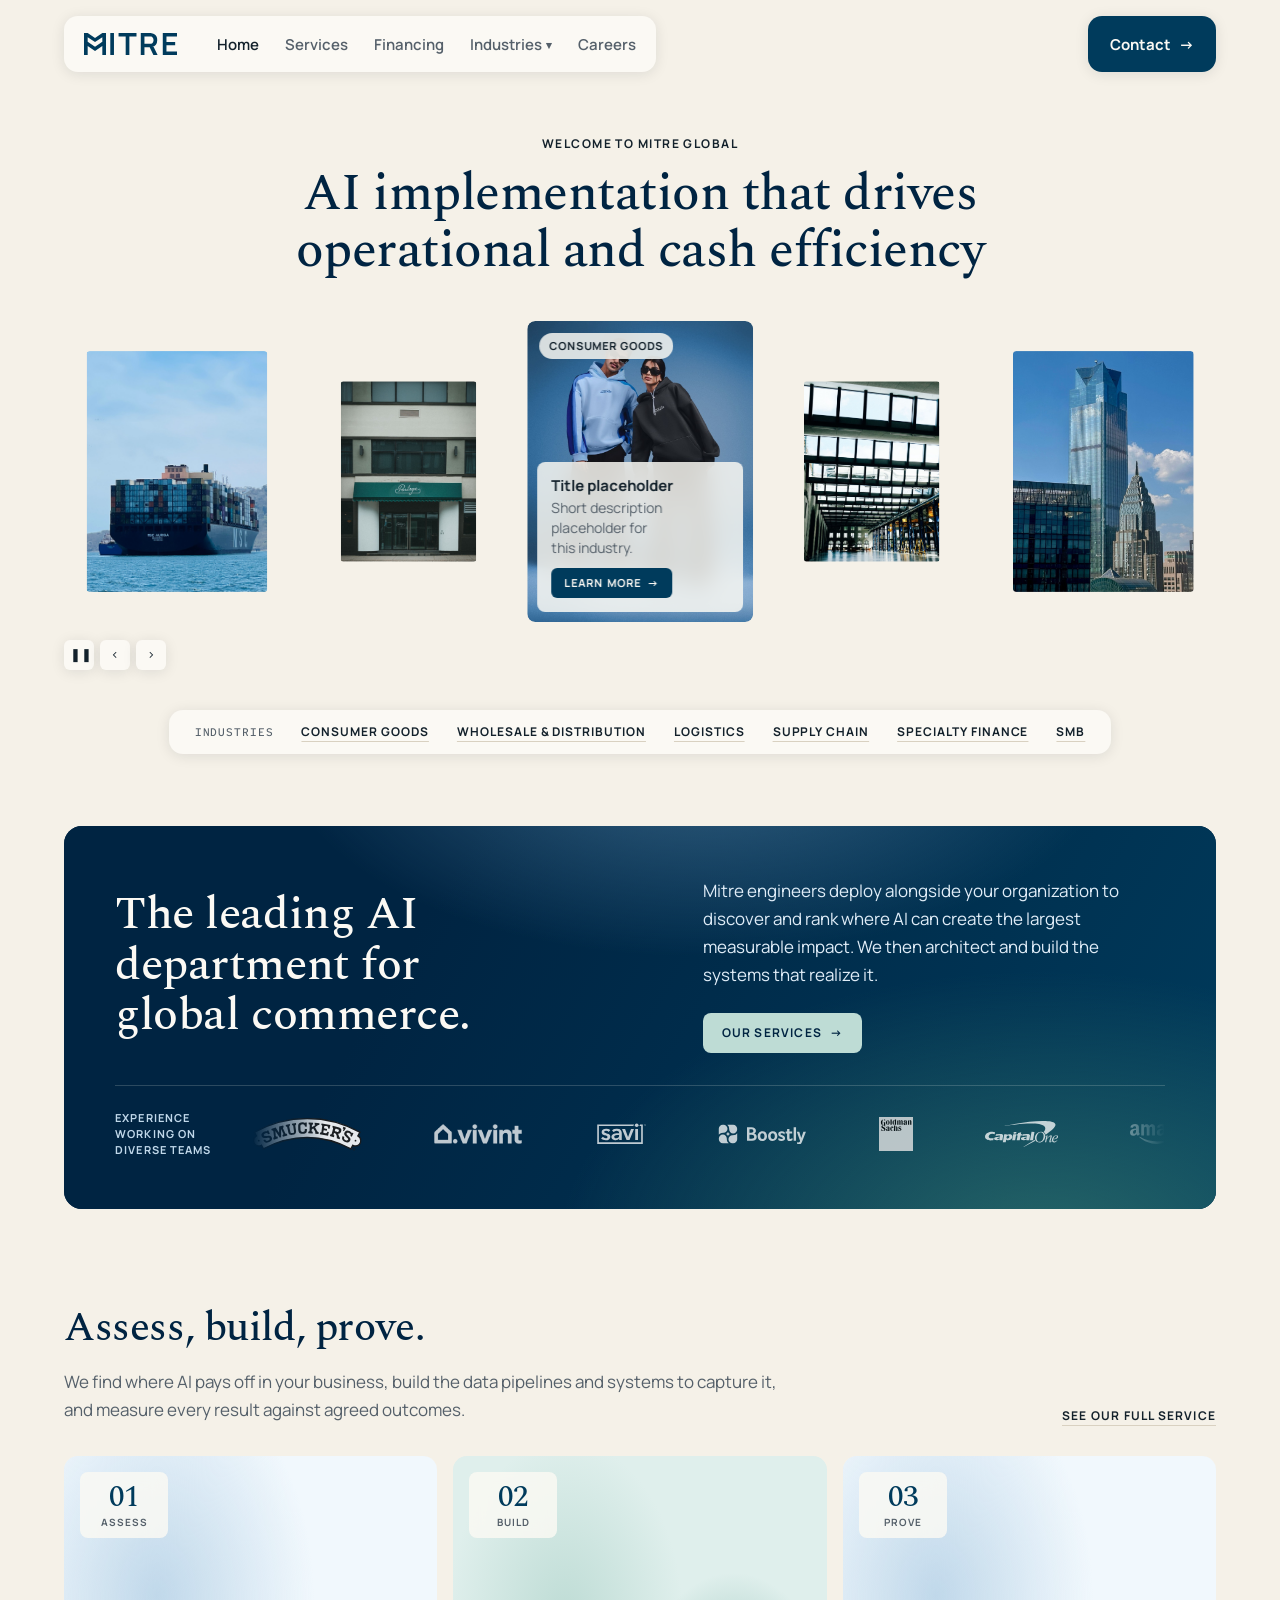
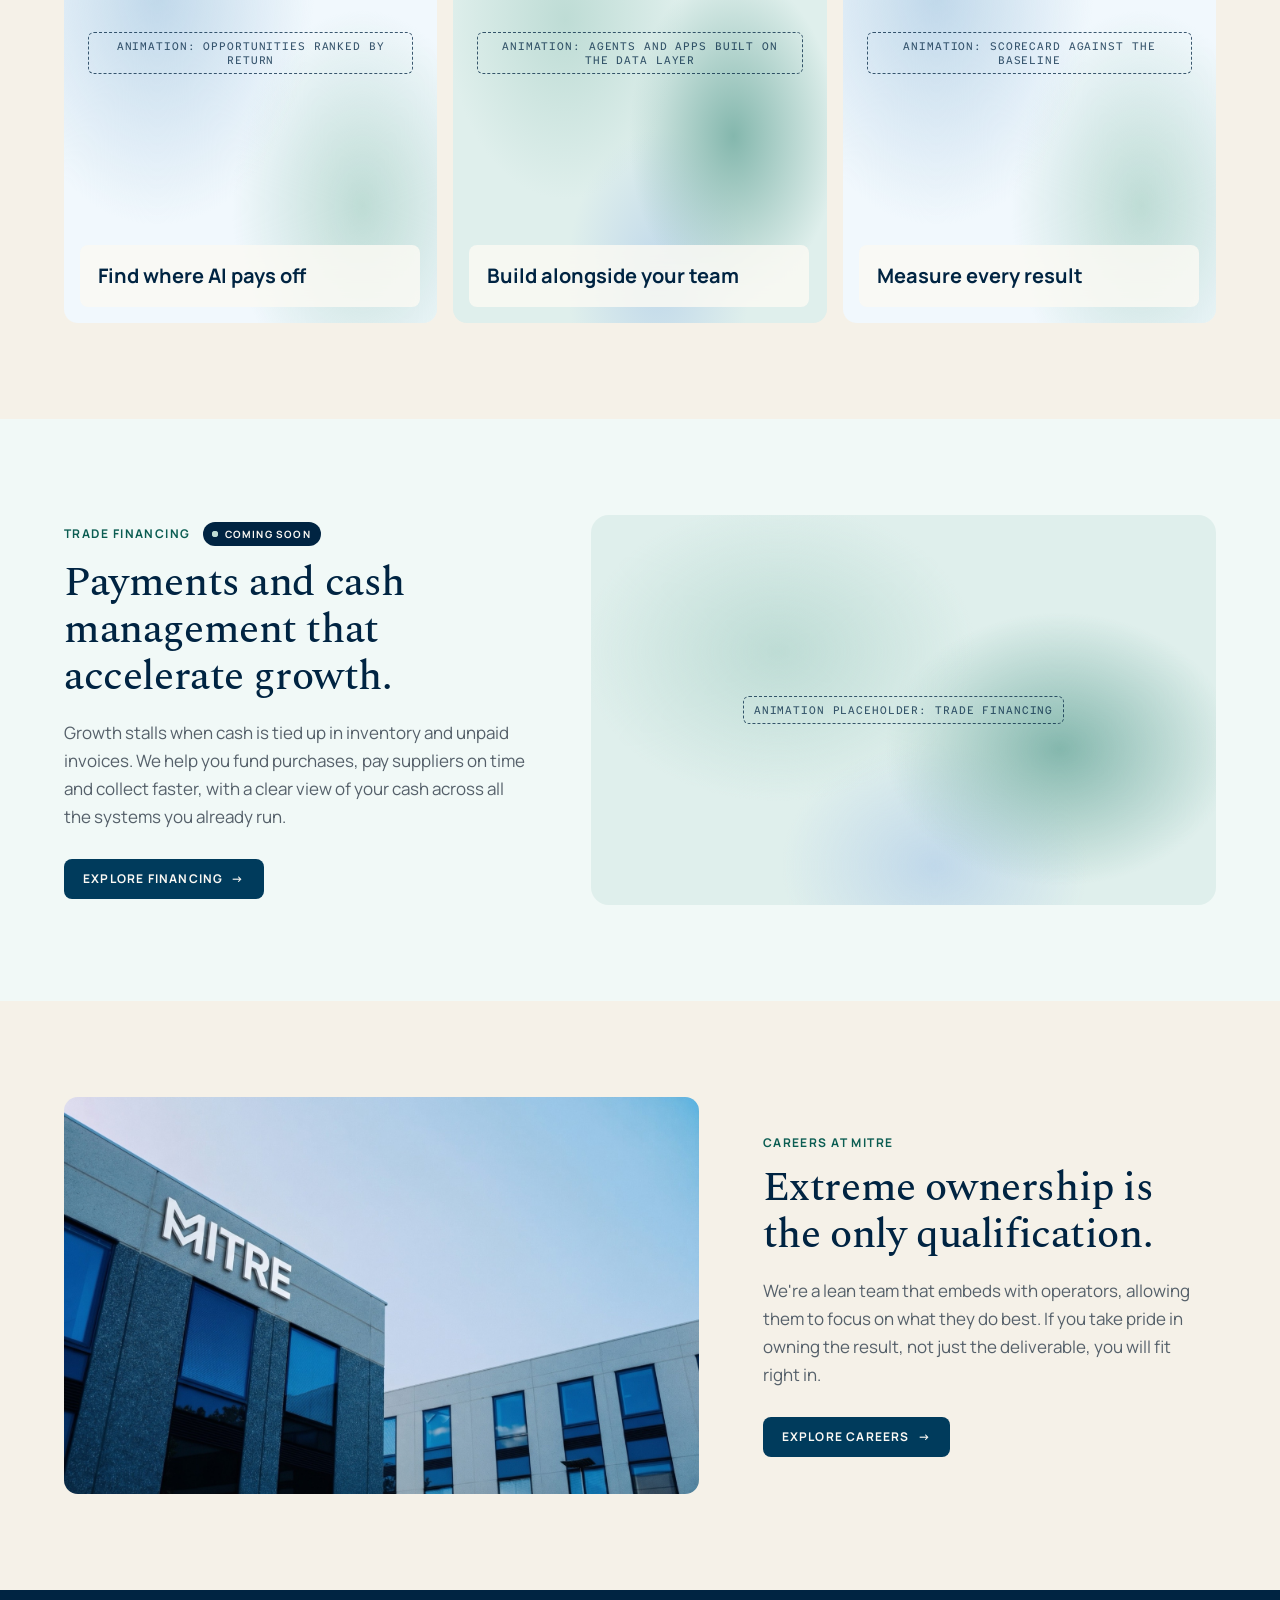
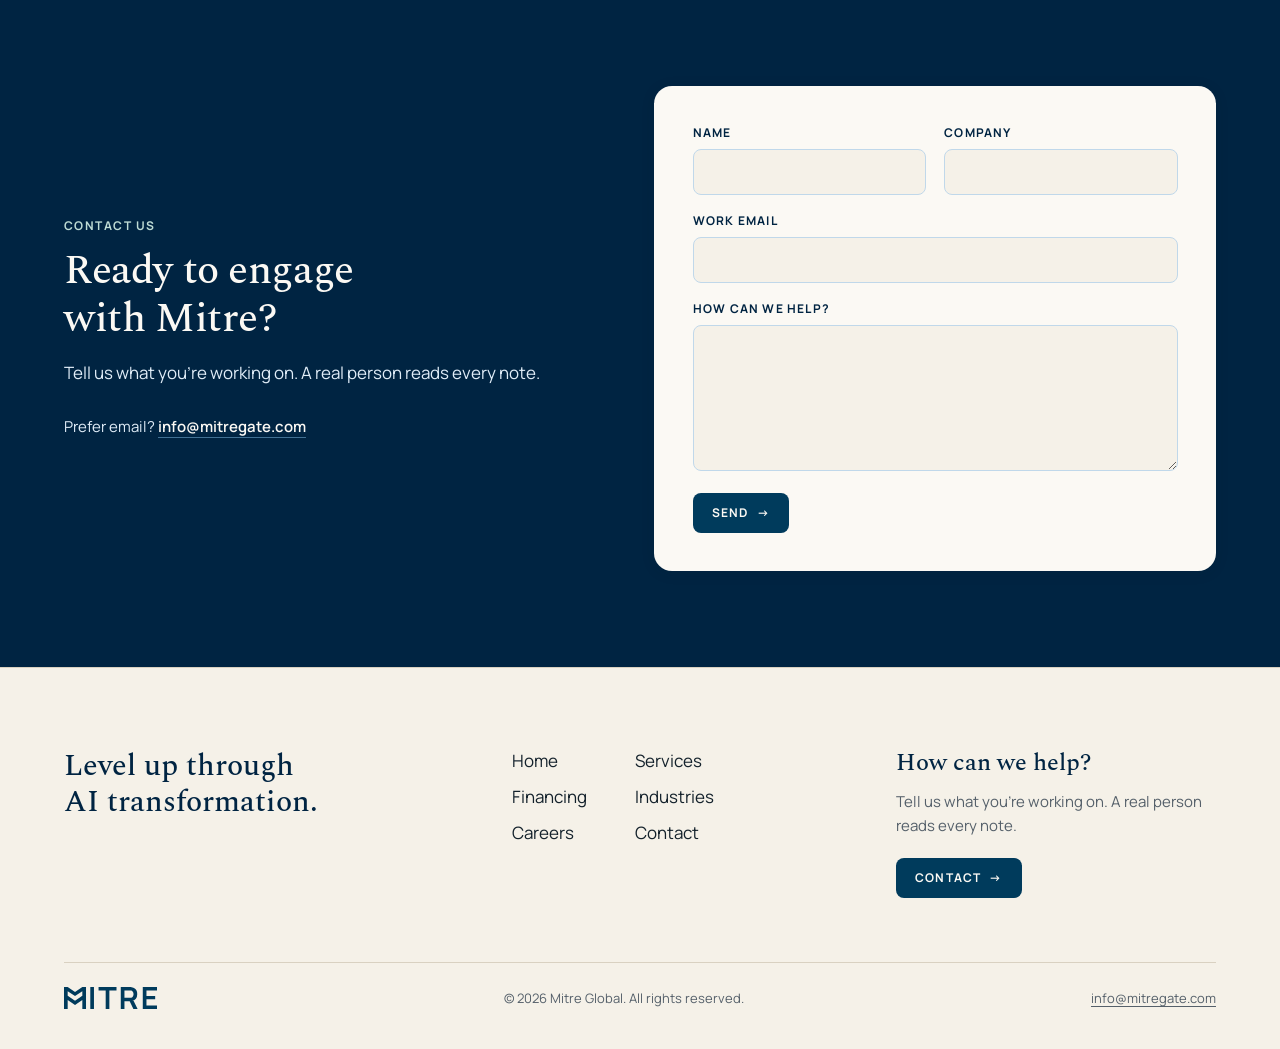
==== index.html @ 1876e2a6 "Homepage cards: Assess, Build, Prove New chip labels, titles and one-sentence descriptions drawn fro" ====
<!DOCTYPE html>
<html lang="en">
<head>
  <meta charset="UTF-8" />
  <meta name="viewport" content="width=device-width, initial-scale=1.0" />
  <title>Mitre Global | AI implementation that drives operational and cash efficiency</title>
  <link rel="canonical" href="https://mitregate.com/" />
  <meta name="description" content="Mitre embeds engineers in your business to find where AI creates value and build the systems that capture it. AI implementation that drives operational and cash efficiency." />
  <meta property="og:description" content="Mitre embeds engineers in your business to find where AI creates value and build the systems that capture it. AI implementation that drives operational and cash efficiency." />
  <meta property="og:type" content="website" />
  <meta property="og:site_name" content="Mitre" />
  <meta property="og:title" content="Mitre Global | AI implementation that drives operational and cash efficiency" />
  <meta property="og:url" content="https://mitregate.com/" />
  <meta name="twitter:card" content="summary" />
  <link rel="icon" type="image/svg+xml" href="/favicon.svg?v=4acdc474" />
  <link rel="icon" type="image/png" sizes="32x32" href="/favicon-32.png?v=2815bd40" />
  <link rel="apple-touch-icon" href="/apple-touch-icon.png?v=2659dbe8" />
  <link rel="preconnect" href="https://fonts.googleapis.com" />
  <link rel="preconnect" href="https://fonts.gstatic.com" crossorigin />
  <link href="https://fonts.googleapis.com/css2?family=Manrope:wght@400;600;700&amp;family=Red+Hat+Mono:wght@500&amp;family=Spectral:wght@500&amp;display=swap" rel="stylesheet" />
  <link rel="stylesheet" href="/v2/site.css?v=9f8a2139" />
</head>
<body>
  <header class="hdr" id="nav">
    <div class="hdr__in">
      <div class="island island--nav">
        <button class="island__menu" id="navMenu" aria-label="Menu" aria-expanded="false" aria-controls="mobileMenu">≡</button>
        <a class="island__brand" href="/"><img src="/public/brand/mitre-wordmark-blue.svg" alt="Mitre" width="101" height="24" /></a>
        <nav class="island__links" aria-label="Primary">
          <a href="/" aria-current="page">Home</a>
          <a href="/services/">Services</a>
          <a href="/financing/">Financing</a>
          <div class="island__group">
            <a class="island__parent" href="/industries/">Industries<span class="island__chev" aria-hidden="true">▾</span></a>
            <div class="island__drop">
              <ul class="island__panel" aria-label="Industries">
              <li><a href="/consumer-goods/">Consumer Goods</a></li>
              <li><a href="/wholesale-distribution/">Wholesale &amp; Distribution</a></li>
              <li><a href="/logistics/">Logistics</a></li>
              <li><a href="/supply-chain/">Supply Chain</a></li>
              <li><a href="/specialty-finance/">Specialty Finance</a></li>
              <li><a href="/smb/">SMB</a></li>
              </ul>
            </div>
          </div>
          <a href="/careers/">Careers</a>
        </nav>
      </div>
      <a class="island island--cta" href="/contact/">Contact <span aria-hidden="true">→</span></a>
    </div>
  </header>
  <nav class="mmenu" id="mobileMenu" aria-label="Menu" aria-hidden="true">
    <a href="/" aria-current="page">Home</a>
    <a href="/services/">Services</a>
    <a href="/financing/">Financing</a>
    <a href="/industries/">Industries</a>
    <div class="mmenu__sub">
      <a href="/consumer-goods/">Consumer Goods</a>
      <a href="/wholesale-distribution/">Wholesale &amp; Distribution</a>
      <a href="/logistics/">Logistics</a>
      <a href="/supply-chain/">Supply Chain</a>
      <a href="/specialty-finance/">Specialty Finance</a>
      <a href="/smb/">SMB</a>
    </div>
    <a href="/careers/">Careers</a>
    <a href="/contact/">Contact</a>
  </nav>

  <main id="page">
    <section class="hero" aria-labelledby="hero-title">
      <div class="wrap">
        <p class="eyebrow">Welcome to Mitre Global</p>
        <h1 class="h-display" id="hero-title">AI implementation that drives <br class="br-wide" />operational and cash efficiency</h1>
      </div>
      <div class="wrap car" data-carousel role="region" aria-roledescription="carousel" aria-label="Featured stories">
        <div class="car__stage">
          <div class="slide" role="group" aria-roledescription="slide" aria-label="1 of 6">
            <div class="slide__media"><img src="/assets/carousel/consumer-goods.jpg?v=839187c4" alt="Two models in oversized hoodies against a blue studio backdrop" width="733" height="1100" loading="eager" decoding="async" /></div>
            <span class="slide__chip">Consumer Goods</span>
            <div class="slide__card">
              <h2 class="slide__title">Title placeholder</h2>
              <p class="slide__desc">Short description placeholder for this industry.</p>
              <a class="btn btn--primary btn--sm" href="#" data-placeholder="link">Learn more <span aria-hidden="true">→</span></a>
            </div>
          </div>
          <div class="slide" role="group" aria-roledescription="slide" aria-label="2 of 6">
            <div class="slide__media"><img src="/assets/carousel/wholesale-distribution.jpg?v=6de558ee" alt="A long, skylit industrial hall with blue steel columns" width="733" height="1100" loading="eager" decoding="async" /></div>
            <span class="slide__chip">Wholesale &amp; Distribution</span>
            <div class="slide__card">
              <h2 class="slide__title">Title placeholder</h2>
              <p class="slide__desc">Short description placeholder for this industry.</p>
              <a class="btn btn--primary btn--sm" href="#" data-placeholder="link">Learn more <span aria-hidden="true">→</span></a>
            </div>
          </div>
          <div class="slide" role="group" aria-roledescription="slide" aria-label="3 of 6">
            <div class="slide__media"><img src="/assets/carousel/specialty-finance.jpg?v=dda412d0" alt="A glass skyscraper against a blue sky" width="733" height="1100" loading="eager" decoding="async" /></div>
            <span class="slide__chip">Specialty Finance</span>
            <div class="slide__card">
              <h2 class="slide__title">Title placeholder</h2>
              <p class="slide__desc">Short description placeholder for this industry.</p>
              <a class="btn btn--primary btn--sm" href="#" data-placeholder="link">Learn more <span aria-hidden="true">→</span></a>
            </div>
          </div>
          <div class="slide" role="group" aria-roledescription="slide" aria-label="4 of 6">
            <div class="slide__media"><img src="/assets/carousel/supply-chain.jpg?v=6a911abe" alt="Close-up of tubing and fittings on a production line" width="733" height="1100" loading="lazy" decoding="async" /></div>
            <span class="slide__chip">Supply Chain</span>
            <div class="slide__card">
              <h2 class="slide__title">Title placeholder</h2>
              <p class="slide__desc">Short description placeholder for this industry.</p>
              <a class="btn btn--primary btn--sm" href="#" data-placeholder="link">Learn more <span aria-hidden="true">→</span></a>
            </div>
          </div>
          <div class="slide" role="group" aria-roledescription="slide" aria-label="5 of 6">
            <div class="slide__media"><img src="/assets/carousel/logistics.jpg?v=1028bf9f" alt="A fully loaded container ship at sea" width="733" height="1100" loading="lazy" decoding="async" /></div>
            <span class="slide__chip">Logistics</span>
            <div class="slide__card">
              <h2 class="slide__title">Title placeholder</h2>
              <p class="slide__desc">Short description placeholder for this industry.</p>
              <a class="btn btn--primary btn--sm" href="#" data-placeholder="link">Learn more <span aria-hidden="true">→</span></a>
            </div>
          </div>
          <div class="slide" role="group" aria-roledescription="slide" aria-label="6 of 6">
            <div class="slide__media"><img src="/assets/carousel/smb.jpg?v=56319113" alt="A small storefront with a green awning on a city street" width="733" height="1100" loading="lazy" decoding="async" /></div>
            <span class="slide__chip">SMB</span>
            <div class="slide__card">
              <h2 class="slide__title">Title placeholder</h2>
              <p class="slide__desc">Short description placeholder for this industry.</p>
              <a class="btn btn--primary btn--sm" href="#" data-placeholder="link">Learn more <span aria-hidden="true">→</span></a>
            </div>
          </div>
        </div>
        <div class="car__ctrl">
          <button type="button" data-car-pause aria-label="Pause carousel">❚❚</button>
          <button type="button" data-car-prev aria-label="Previous slide">‹</button>
          <button type="button" data-car-next aria-label="Next slide">›</button>
        </div>
      </div>
      <div class="wrap">
      <nav class="pills" aria-label="Industries">
        <div class="pills__in">
          <span class="pills__k">Industries</span>
          <a href="/consumer-goods/">Consumer Goods</a>
          <a href="/wholesale-distribution/">Wholesale &amp; Distribution</a>
          <a href="/logistics/">Logistics</a>
          <a href="/supply-chain/">Supply Chain</a>
          <a href="/specialty-finance/">Specialty Finance</a>
          <a href="/smb/">SMB</a>
        </div>
      </nav>
      </div>
    </section>

    <section class="wrap promo" aria-labelledby="promo-title">
      <div class="promo__card">
        <div class="promo__bg" aria-hidden="true"></div>
        <h2 id="promo-title">The leading AI department for global commerce.</h2>
        <div>
          <p>Mitre engineers deploy alongside your organization to discover and rank where AI can create the largest measurable impact. We then architect and build the systems that realize&nbsp;it.</p>
          <a class="btn btn--light" href="/services/">Our services <span aria-hidden="true">→</span></a>
        </div>
        <div class="logos">
          <p class="logos__k">Experience working on diverse teams</p>
          <div class="logos__mask">
            <div class="logos__track">
              <div class="logos__row">
                <img src="/assets/logos/smuckers.svg" alt="Smucker's" class="logo--badge logo--light" loading="lazy" />
              <img src="/assets/logos/vivint.png" alt="Vivint" loading="lazy" />
              <img src="/assets/logos/savi.svg" alt="Savi" class="logo--tall" loading="lazy" />
              <img src="/assets/logos/boostly.svg" alt="Boostly" loading="lazy" />
              <img src="/assets/logos/goldman-sachs.svg" alt="Goldman Sachs" class="logo--badge" loading="lazy" />
              <img src="/assets/logos/capital-one.svg" alt="Capital One" class="logo--tall" loading="lazy" />
              <img src="/assets/logos/amazon.svg" alt="Amazon" loading="lazy" />
              <img src="/assets/logos/home-depot.svg" alt="The Home Depot" class="logo--badge" loading="lazy" />
              </div>
              <div class="logos__row" aria-hidden="true">
                <img src="/assets/logos/smuckers.svg" alt="" class="logo--badge logo--light" loading="lazy" />
              <img src="/assets/logos/vivint.png" alt="" loading="lazy" />
              <img src="/assets/logos/savi.svg" alt="" class="logo--tall" loading="lazy" />
              <img src="/assets/logos/boostly.svg" alt="" loading="lazy" />
              <img src="/assets/logos/goldman-sachs.svg" alt="" class="logo--badge" loading="lazy" />
              <img src="/assets/logos/capital-one.svg" alt="" class="logo--tall" loading="lazy" />
              <img src="/assets/logos/amazon.svg" alt="" loading="lazy" />
              <img src="/assets/logos/home-depot.svg" alt="" class="logo--badge" loading="lazy" />
              </div>
            </div>
          </div>
        </div>
      </div>
    </section>

    <section class="sec" id="offering" aria-labelledby="offer-title">
      <div class="wrap">
        <div class="sec__head">
          <div>
            <h2 class="h-section" id="offer-title">Assess, build, prove.</h2>
            <p class="lede">We find where AI pays off in your business, build the data pipelines and systems to capture it, and measure every result against agreed outcomes.</p>
          </div>
          <a class="more" href="/services/">See our full service</a>
        </div>
        <div class="cards">
        <article class="card">
          <div class="ph ph--anim" role="img" aria-label="Animation: opportunities ranked by return"><span class="ph__label">Animation: opportunities ranked by return</span></div>
          <div class="card__chip"><b>01</b><span>Assess</span></div>
          <div class="card__panel">
            <h3>Find where AI pays off</h3>
            <div class="card__more"><div>
              <p>We map where time and money go, rank every opportunity by its return, and agree on the outcomes we'll be measured by.</p>
              <a class="btn btn--primary" href="/services/">Our Service <span aria-hidden="true">→</span></a>
            </div></div>
          </div>
        </article>
        <article class="card">
          <div class="ph ph--anim ph--g" role="img" aria-label="Animation: agents and apps built on the data layer"><span class="ph__label">Animation: agents and apps built on the data layer</span></div>
          <div class="card__chip"><b>02</b><span>Build</span></div>
          <div class="card__panel">
            <h3>Build alongside your team</h3>
            <div class="card__more"><div>
              <p>We unify your data, then embed with your team to build the agents, workflows and software in your proposal, and stay through adoption.</p>
              <a class="btn btn--primary" href="/services/">Our Service <span aria-hidden="true">→</span></a>
            </div></div>
          </div>
        </article>
        <article class="card">
          <div class="ph ph--anim" role="img" aria-label="Animation: scorecard against the baseline"><span class="ph__label">Animation: scorecard against the baseline</span></div>
          <div class="card__chip"><b>03</b><span>Prove</span></div>
          <div class="card__panel">
            <h3>Measure every result</h3>
            <div class="card__more"><div>
              <p>Every system is measured against the outcomes agreed up front, with a regular scorecard of hours saved, costs cut and insight gained.</p>
              <a class="btn btn--primary" href="/services/">Our Service <span aria-hidden="true">→</span></a>
            </div></div>
          </div>
        </article>
        </div>
      </div>
    </section>

    <section class="feature" aria-labelledby="feature-title">
      <div class="wrap feature__in">
        <div>
          <p class="eyebrow eyebrow--row">Trade Financing <span class="badge"><span class="badge__dot" aria-hidden="true"></span>Coming soon</span></p>
          <h2 class="h-section" id="feature-title">Payments and cash management that accelerate growth.</h2>
          <p class="lede">Growth stalls when cash is tied up in inventory and unpaid invoices. We help you fund purchases, pay suppliers on time and collect faster, with a clear view of your cash across all the systems you already run.</p>
          <a class="btn btn--primary" href="/financing/">Explore Financing <span aria-hidden="true">→</span></a>
        </div>
        <div class="ph ph--anim ph--g feature__vis" role="img" aria-label="Animation placeholder: Trade Financing"><span class="ph__label">Animation placeholder: Trade Financing</span></div>
      </div>
    </section>

    <section class="sec" aria-labelledby="promise-title">
      <div class="wrap split">
        <img class="split__ph split__img" src="/assets/photos/mitre-building.jpg?v=0d039ad8" alt="The Mitre logo on the front of an office building against a blue sky" width="1600" height="1066" loading="lazy" decoding="async" />
        <div>
          <p class="eyebrow">Careers at Mitre</p>
          <h2 class="h-section" id="promise-title">Extreme ownership is the only qualification.</h2>
          <p class="lede">We're a lean team that embeds with operators, allowing them to focus on what they do best. If you take pride in owning the result, not just the deliverable, you will fit right in.</p>
          <a class="btn btn--primary" href="/careers/">Explore Careers <span aria-hidden="true">→</span></a>
        </div>
      </div>
    </section>

    <section class="reach" id="contact" aria-labelledby="reach-title">
      <div class="wrap reach__in">
        <div class="reach__txt">
          <p class="eyebrow">Contact us</p>
          <h2 class="h-section" id="reach-title">Ready to engage with Mitre?</h2>
          <p class="lede">Tell us what you're working on. A real person reads every note.</p>
          <p class="reach__alt">Prefer email? <a class="reach__mail" href="mailto:info@mitregate.com">info@mitregate.com</a></p>
        </div>
        <form class="form" data-placeholder="form" novalidate>
          <div class="form__row">
            <label class="field"><span class="field__label">Name</span>
              <input class="field__input" name="name" autocomplete="name" required></label>
            <label class="field"><span class="field__label">Company</span>
              <input class="field__input" name="company" autocomplete="organization" required></label>
          </div>
          <label class="field"><span class="field__label">Work email</span>
            <input class="field__input" type="email" name="email" autocomplete="email" required></label>
          <label class="field"><span class="field__label">How can we help?</span>
            <textarea class="field__input field__input--area" name="message" rows="5" required></textarea></label>
          <div class="form__foot">
            <button class="btn btn--primary" type="submit">Send <span aria-hidden="true">→</span></button>
            <p class="form__status" role="status" aria-live="polite"></p>
          </div>
        </form>
      </div>
    </section>
  </main>

  <footer class="foot">
    <div class="wrap">
      <div class="foot__top">
        <p class="foot__tag">Level up through AI transformation.</p>
        <nav class="foot__nav" aria-label="Footer">
          <a href="/">Home</a>
          <a href="/services/">Services</a>
          <a href="/financing/">Financing</a>
          <a href="/industries/">Industries</a>
          <a href="/careers/">Careers</a>
          <a href="/contact/">Contact</a>
        </nav>
        <div class="foot__help">
          <h3>How can we help?</h3>
          <p>Tell us what you're working on. A real person reads every note.</p>
          <a class="btn btn--primary" href="/contact/">Contact <span aria-hidden="true">→</span></a>
        </div>
      </div>
      <div class="foot__bot">
        <a href="/"><img src="/public/brand/mitre-wordmark-blue.svg" alt="Mitre" width="101" height="24" /></a>
        <span>© 2026 Mitre Global. All rights reserved.</span>
        <a href="mailto:info@mitregate.com">info@mitregate.com</a>
      </div>
    </div>
  </footer>
  <script src="/v2/site.js?v=c551706f"></script>
</body>
</html>
---- v2/site.css ----
/* ============================================================
   Mitre site styles. Every color, font and radius is a token in :root.
   Layout follows a floating-island header, a center-weighted photo
   carousel, and rounded card sections on warm paper. Blue leads;
   green marks eyebrows, the feature panel and buttons on dark bands.
   ============================================================ */
:root {
  color-scheme: light;

  /* neutrals */
  --paper: #F5F1E8;          /* page background */
  --paper-raised: #FBF9F4;   /* islands, cards, inputs */
  --stone: #D9D1C1;          /* decorative hairlines only */
  --edge: #857B69;           /* borders users must see */
  --ink: #13212B;            /* text */
  --ink-muted: #55606A;      /* secondary text */

  /* blue scale */
  --blue-50: #F1F8FD; --blue-100: #E0EDF8; --blue-200: #C0D8EA; --blue-300: #8AB0CD;
  --blue-400: #427194; --blue-600: #003B5C; --blue-800: #002442;
  /* green scale */
  --green-50: #F1F9F7; --green-100: #DFEFEC; --green-200: #BEDCD5; --green-300: #84B7AD;
  --green-400: #36796E; --green-600: #0B5D52; --green-800: #002C23;

  /* brand */
  --ocean: var(--blue-600);
  --forest: var(--green-600);
  --error: #A3412F;          /* form validation only */
  --error-tint: #F6E4DE;
  --ocean-tint: var(--blue-100);
  --forest-tint: var(--green-100);
  --shadow: 0 2px 14px color-mix(in srgb, var(--ink) 10%, transparent);
  --glass: color-mix(in srgb, var(--paper-raised) 84%, transparent);

  /* type */
  --f-display: "Spectral", Georgia, "Times New Roman", serif;
  --f-sans: "Manrope", "Helvetica Neue", Arial, sans-serif;
  --f-mono: "Red Hat Mono", ui-monospace, Menlo, monospace;

  /* layout and shape */
  --gutter: clamp(16px, 5vw, 80px);
  --max: 1440px;
  --radius-sm: 8px; --radius-md: 14px; --radius-lg: 18px;
  --section-y: 96px;
  --ease: cubic-bezier(.23, 1, .32, 1);
}
@media (max-width: 720px) { :root { --section-y: 64px; } }

* { box-sizing: border-box; }
html { -webkit-text-size-adjust: 100%; overflow-x: clip; scroll-padding-top: 96px; }
@media (prefers-reduced-motion: no-preference) { html { scroll-behavior: smooth; } }
body { margin: 0; background: var(--paper); color: var(--ink); font: 400 16px/26px var(--f-sans); -webkit-font-smoothing: antialiased; overflow-x: clip; }
img { max-width: 100%; height: auto; }
button { font: inherit; }
h1, h2, h3, p { margin: 0; }
/* no lonely last words: balance headings, keep at least two words on a paragraph's last line */
h1, h2, h3 { text-wrap: balance; }
p { text-wrap: pretty; }
a { color: var(--ocean); text-decoration: none; }
:focus-visible { outline: 2px solid var(--ocean); outline-offset: 2px; }
.wrap { max-width: var(--max); margin: 0 auto; padding: 0 var(--gutter); }

/* ---------- shared type ---------- */
.eyebrow { font: 700 12px/16px var(--f-sans); letter-spacing: .12em; text-transform: uppercase; color: var(--forest); }
.h-display { font: 500 clamp(34px, 4vw, 52px)/1.12 var(--f-display); letter-spacing: -.01em; color: var(--blue-800); }
.h-section { font: 500 clamp(30px, 3.2vw, 44px)/1.15 var(--f-display); letter-spacing: -.01em; color: var(--blue-800); }
.lede { font: 400 17px/28px var(--f-sans); color: var(--ink-muted); }
.more { font: 700 12px/16px var(--f-sans); letter-spacing: .1em; text-transform: uppercase; color: var(--ink);
  text-decoration: underline; text-underline-offset: 5px; text-decoration-color: var(--stone); white-space: nowrap; }
.more:hover { color: var(--ocean); text-decoration-color: currentColor; }

/* ---------- buttons ---------- */
.btn { display: inline-flex; align-items: center; gap: 8px; height: 40px; padding: 0 18px; border: 1px solid transparent; border-radius: var(--radius-sm);
  font: 700 12px/1 var(--f-sans); letter-spacing: .1em; text-transform: uppercase; white-space: nowrap; cursor: pointer; transition: background .2s, color .2s; }
.btn--primary { background: var(--ocean); color: var(--paper-raised); }
.btn--primary:hover { background: var(--blue-800); }
.btn--outline { background: transparent; color: var(--ink); border-color: var(--ink); }
.btn--outline:hover { background: var(--paper-raised); }
/* on dark blue bands the brand blue would vanish, so buttons turn light green */
.btn--light { background: var(--green-200); color: var(--blue-800); }
.btn--light:hover { background: var(--green-100); }
.btn--sm { height: 30px; padding: 0 12px; font-size: 11px; gap: 6px; border-radius: 6px; }

/* ---------- placeholders (photos and animations still to come) ---------- */
.ph { position: relative; overflow: hidden; display: grid; place-items: center; }
.ph__label { position: relative; z-index: 1; padding: 6px 10px; border: 1px dashed currentColor; border-radius: 6px;
  font: 500 11px/14px var(--f-mono); letter-spacing: .08em; text-transform: uppercase; opacity: .75; text-align: center; }
.ph--photo { color: var(--paper-raised); background: linear-gradient(155deg, var(--blue-300), var(--blue-600)); }
.ph--photo.ph--g { background: linear-gradient(155deg, var(--green-300), var(--green-600)); }
.ph--photo.ph--mix { background: linear-gradient(155deg, var(--blue-200), var(--green-400) 60%, var(--blue-800)); }
.ph--photo.ph--dark { background: linear-gradient(160deg, var(--blue-400), var(--blue-800) 70%); }
.ph--anim { color: var(--blue-800); background:
  radial-gradient(60% 70% at 25% 30%, var(--blue-200), transparent 70%),
  radial-gradient(50% 60% at 80% 75%, var(--green-200), transparent 70%), var(--blue-50); }
.ph--anim.ph--g { background:
  radial-gradient(45% 55% at 30% 35%, var(--green-200), transparent 70%),
  radial-gradient(40% 50% at 75% 60%, var(--green-300), transparent 70%),
  radial-gradient(35% 45% at 55% 90%, var(--blue-200), transparent 70%), var(--green-100); }

/* ---------- header: two floating islands ---------- */
.hdr { position: fixed; z-index: 50; top: 16px; left: 0; right: 0; pointer-events: none; }
.hdr__in { max-width: var(--max); margin: 0 auto; padding: 0 var(--gutter); display: flex; align-items: center; justify-content: space-between; gap: 12px; }
.island { pointer-events: auto; display: flex; align-items: center; height: 56px; border-radius: var(--radius-md); box-shadow: var(--shadow); }
.island--nav { gap: 8px; padding: 0 8px 0 20px; background: var(--paper-raised); }
.island__brand { display: flex; align-items: center; padding: 4px 0; flex-shrink: 0; }
.island__brand img { display: block; height: 22px; width: auto; }
.island__links { display: flex; align-items: center; gap: 2px; margin-left: 20px; }
.island__links > a, .island__parent { display: inline-flex; align-items: center; height: 40px; padding: 0 12px; border-radius: var(--radius-sm);
  color: var(--ink-muted); font: 600 15px/1 var(--f-sans); white-space: nowrap; transition: background .2s, color .2s; }
.island__links > a:hover, .island__parent:hover, .island__group:focus-within .island__parent { background: var(--ocean-tint); color: var(--ocean); }
.island__links [aria-current="page"], .island__parent.is-current { color: var(--ink); }
.island--cta { padding: 0 22px; background: var(--ocean); color: var(--paper-raised); font: 700 15px/1 var(--f-sans); gap: 8px; transition: background .2s; }
.island--cta:hover { background: var(--blue-800); }
.island__menu { display: none; width: 40px; height: 40px; margin-right: 4px; border: 0; border-radius: var(--radius-sm); background: var(--paper); color: var(--ink); font-size: 18px; line-height: 1; cursor: pointer; }

/* Industries: hovering or tabbing into the tab drops the industry pages below the island */
.island__group { position: relative; }
.island__chev { display: inline-block; margin-left: 4px; font-size: 11px; transition: transform .2s var(--ease); }
.island__group:hover .island__chev, .island__group:focus-within .island__chev { transform: rotate(180deg); }
/* the transparent top padding bridges the gap so the pointer can travel down to the panel */
.island__drop { position: absolute; top: 100%; left: 0; padding-top: 16px; opacity: 0; visibility: hidden; transform: translateY(-4px);
  transition: opacity .15s ease, transform .15s ease, visibility .15s; }
.island__group:hover .island__drop, .island__group:focus-within .island__drop { opacity: 1; visibility: visible; transform: none; }
.island__panel { min-width: 230px; margin: 0; padding: 8px; list-style: none; background: var(--paper-raised); border-radius: var(--radius-md); box-shadow: var(--shadow); }
.island__panel a { display: block; padding: 10px 12px; border-radius: var(--radius-sm); color: var(--ink); font: 600 15px/20px var(--f-sans); }
.island__panel a:hover { background: var(--ocean-tint); color: var(--ocean); }
.island__panel a[aria-current="page"] { color: var(--ocean); }

/* mobile menu panel, opened by site.js */
.mmenu { display: none; }
@media (max-width: 1000px) {
  .island__links { display: none; }
  .island--nav { padding-left: 8px; }
  .island__menu { display: grid; place-items: center; }
  .mmenu { position: fixed; z-index: 49; top: 80px; left: var(--gutter); right: var(--gutter); flex-direction: column; padding: 8px;
    background: var(--paper-raised); border-radius: var(--radius-md); box-shadow: var(--shadow); max-height: calc(100vh - 96px); overflow-y: auto; }
  .mmenu.open { display: flex; }
  .mmenu a { padding: 12px; border-radius: var(--radius-sm); color: var(--ink); font: 600 16px/24px var(--f-sans); }
  .mmenu a[aria-current="page"] { color: var(--ocean); }
  .mmenu__sub { display: flex; flex-direction: column; margin: 0 0 4px 12px; padding-left: 8px; border-left: 1px solid var(--stone); }
  .mmenu__sub a { padding: 8px 12px; font-weight: 400; color: var(--ink-muted); }
}
@media (max-width: 400px) { .island--cta { padding: 0 16px; } }

/* ---------- hero ---------- */
.hero { padding-top: 136px; text-align: center; }
.hero .eyebrow { color: var(--ink); }
.hero h1 { margin: 14px auto 0; max-width: none; text-wrap: initial; }
@media (max-width: 720px) { .hero h1 { max-width: 20ch; text-wrap: balance; } .br-wide { display: none; } }

/* carousel: the center photo is featured; the rest step down in size by distance */
.car { margin-top: 40px; }
.car__stage { position: relative; overflow: hidden; touch-action: pan-y; }
.slide { position: absolute; top: 0; left: 50%; width: var(--cell, 250px); height: 100%; transition: transform .8s var(--ease); cursor: pointer; }
.slide.is-active { cursor: default; }
.car:not(.is-ready) .slide, .car:not(.is-ready) .slide__media { transition: none; }
.slide__media { position: absolute; inset: 0; overflow: hidden; border-radius: 4px; transform: scale(var(--s, 1)); transition: transform .8s var(--ease), border-radius .8s; }
.slide.is-active .slide__media { border-radius: var(--radius-sm); }
.slide__media > .ph { position: absolute; inset: 0; border-radius: inherit; }
.slide__media > img { position: absolute; inset: 0; width: 100%; height: 100%; max-width: none; object-fit: cover; object-position: center; border-radius: inherit; background: var(--blue-100); }
.slide__chip { position: absolute; z-index: 2; top: 12px; left: 12px; padding: 6px 10px; border-radius: 999px; background: var(--glass); backdrop-filter: blur(10px);
  font: 700 11px/14px var(--f-sans); letter-spacing: .08em; text-transform: uppercase; color: var(--ink); }
.slide__card { position: absolute; z-index: 2; left: 10px; right: 10px; bottom: 10px; padding: 14px; text-align: left; border-radius: var(--radius-sm);
  background: var(--glass); backdrop-filter: blur(12px); }
/* the card leaves at once when its slide steps aside, and fades in once the new center photo has settled */
.slide__chip, .slide__card { opacity: 0; visibility: hidden; transform: translateY(6px); transition: none; }
.slide.is-active .slide__chip, .slide.is-active .slide__card { opacity: 1; visibility: visible; transform: none;
  transition: opacity .35s .45s, transform .35s .45s var(--ease), visibility 0s .45s; }
/* title stays one line so the card keeps its height */
.slide__title { font: 700 15px/20px var(--f-sans); color: var(--ink); white-space: nowrap; overflow: hidden; text-overflow: ellipsis; }
.slide__desc { margin-top: 2px; font: 400 14px/20px var(--f-sans); color: var(--ink-muted); }
.slide__card .btn { margin-top: 10px; }
.car__ctrl { display: flex; gap: 6px; margin-top: 18px; }
.car__ctrl button { width: 30px; height: 30px; display: grid; place-items: center; border: 0; border-radius: 6px; background: var(--paper-raised); box-shadow: var(--shadow);
  color: var(--ink); font-size: 13px; line-height: 1; cursor: pointer; }
.car__ctrl button:hover { background: var(--ocean-tint); color: var(--ocean); }

/* pill bar of industries under the carousel */
.pills { display: flex; justify-content: center; margin-top: 40px; }
.pills__in { display: flex; align-items: center; gap: 8px 28px; flex-wrap: wrap; justify-content: center; padding: 14px 26px; background: var(--paper-raised); border-radius: var(--radius-md); box-shadow: var(--shadow); }
.pills__k { font: 500 11px/16px var(--f-mono); letter-spacing: .08em; text-transform: uppercase; color: var(--ink-muted); }
.pills a { font: 700 12px/16px var(--f-sans); letter-spacing: .08em; text-transform: uppercase; color: var(--ink);
  text-decoration: underline; text-underline-offset: 5px; text-decoration-color: var(--stone); }
.pills a:hover { color: var(--ocean); text-decoration-color: currentColor; }
@media (max-width: 720px) {
  .pills { justify-content: flex-start; overflow-x: auto; margin-left: calc(-1 * var(--gutter)); margin-right: calc(-1 * var(--gutter)); padding: 4px var(--gutter) 12px; }
  .pills__in { flex-wrap: nowrap; white-space: nowrap; }
}

/* ---------- dark blue promo banner ---------- */
.promo { margin-top: 72px; }
.promo__card { position: relative; overflow: hidden; display: grid; grid-template-columns: minmax(0, 1.15fr) minmax(0, 1fr); gap: 32px 56px; align-items: center;
  padding: clamp(28px, 4vw, 56px); border-radius: var(--radius-lg); background: var(--blue-800); color: var(--paper); }
.promo__bg { position: absolute; inset: 0; color: var(--paper); background:
  radial-gradient(70% 120% at 85% 110%, color-mix(in srgb, var(--green-400) 70%, transparent), transparent 60%),
  radial-gradient(60% 90% at 55% -20%, color-mix(in srgb, var(--blue-400) 80%, transparent), transparent 60%),
  linear-gradient(120deg, var(--blue-800) 30%, var(--blue-600)); place-items: end; padding: 16px; }
.promo__card > *:not(.promo__bg) { position: relative; z-index: 1; }
.promo h2 { font: 500 clamp(32px, 3.6vw, 48px)/1.1 var(--f-display); letter-spacing: -.01em; color: var(--paper-raised); }
.promo__card p { font: 400 17px/28px var(--f-sans); color: var(--blue-100); }
.promo__card .btn { margin-top: 24px; }

/* logo row: the logos scroll past in a loop; the second copy makes the loop seamless */
.logos { display: flex; align-items: center; gap: 24px 40px; margin-top: 48px; }
.logos__k { flex: 0 0 auto; max-width: 15ch; font: 700 12px/18px var(--f-sans); letter-spacing: .1em; text-transform: uppercase; color: var(--ink-muted); }
.logos__mask { flex: 1; min-width: 0; overflow: hidden;
  -webkit-mask-image: linear-gradient(90deg, transparent, black 8%, black 92%, transparent); mask-image: linear-gradient(90deg, transparent, black 8%, black 92%, transparent); }
.logos__track { display: flex; width: max-content; animation: logos-scroll 40s linear infinite; }
.logos__mask:hover .logos__track { animation-play-state: paused; }
.logos__row { flex: none; display: flex; align-items: center; gap: 72px; padding-right: 72px; }
.logos__row img { display: block; height: 26px; width: auto; filter: grayscale(1); opacity: .65; }
.logos__row img.logo--badge { height: 42px; }
.logos__row img.logo--tall { height: 34px; }
@keyframes logos-scroll { to { transform: translateX(-50%); } }
@media (max-width: 860px) { .logos { flex-direction: column; align-items: stretch; } .logos__k { max-width: none; } .logos__row { gap: 48px; padding-right: 48px; } }
/* inside the dark blue promo card: a thinner, white row under a hairline */
.promo__card .logos { grid-column: 1 / -1; min-width: 0; margin-top: 0; padding-top: 24px; gap: 16px 32px;
  border-top: 1px solid color-mix(in srgb, var(--paper) 18%, transparent); }
.promo__card .logos__k { font: 700 11px/16px var(--f-sans); letter-spacing: .1em; text-transform: uppercase; color: var(--blue-200); }
.promo__card .logos__row img { height: 20px; filter: brightness(0) invert(1); opacity: .75; }
/* badge logos are filled shapes with knocked-out text, so they invert to light tiles with dark text */
.promo__card .logos__row img.logo--badge { height: 34px; filter: grayscale(1) invert(1); opacity: .8; }
/* light-bodied badges (Smucker's) already read on dark, so they only lose their color */
.promo__card .logos__row img.logo--light { filter: grayscale(1); opacity: .9; }
.promo__card .logos__row img.logo--tall { height: 26px; }
/* without motion: one static, wrapping row */
@media (max-width: 560px) {
  .form__row { grid-template-columns: minmax(0, 1fr); }
}

@media (prefers-reduced-motion: reduce) {
  .logos__mask { -webkit-mask-image: none; mask-image: none; }
  .logos__track { animation: none; width: auto; }
  .logos__row { flex: 1; flex-wrap: wrap; gap: 24px 40px; padding-right: 0; }
  .logos__row[aria-hidden] { display: none; }
}

/* ---------- section heads ---------- */
.sec { padding: var(--section-y) 0; }
.sec__head { display: flex; align-items: flex-end; justify-content: space-between; gap: 16px 48px; flex-wrap: wrap; }
.sec__head .lede { margin-top: 16px; max-width: 46rem; }

/* offering cards */
.cards { display: grid; grid-template-columns: repeat(3, minmax(0, 1fr)); gap: 16px; margin-top: 32px; }
.card { position: relative; overflow: hidden; aspect-ratio: 4 / 5; border-radius: var(--radius-md); }
.card > .ph { position: absolute; inset: 0; padding: 96px 24px 45%; }
.card__chip { position: absolute; z-index: 1; top: 16px; left: 16px; display: grid; justify-items: center; min-width: 88px; padding: 10px 14px; border-radius: var(--radius-sm);
  background: var(--glass); backdrop-filter: blur(10px); }
.card__chip b { font: 500 30px/1 var(--f-display); color: var(--ocean); }
.card__chip span { margin-top: 4px; font: 700 10px/12px var(--f-sans); letter-spacing: .1em; text-transform: uppercase; color: var(--ink-muted); }
.card__panel { position: absolute; z-index: 1; left: 16px; right: 16px; bottom: 16px; max-width: 340px; padding: 18px; border-radius: var(--radius-sm);
  background: var(--glass); backdrop-filter: blur(12px); }
.card__panel h3 { font: 700 20px/26px var(--f-sans); color: var(--blue-800); }
.card__more { display: grid; grid-template-rows: 0fr; transition: grid-template-rows .4s var(--ease); }
.card__more > div { overflow: hidden; }
.card__more p { padding-top: 8px; font: 400 15px/23px var(--f-sans); color: var(--ink-muted); }
.card__more .btn { margin-top: 16px; }
.card:hover .card__more, .card:focus-within .card__more { grid-template-rows: 1fr; }
@media (hover: none) { .card__more { grid-template-rows: 1fr; } }
@media (max-width: 960px) {
  .cards { grid-template-columns: none; grid-auto-flow: column; grid-auto-columns: min(82%, 380px); overflow-x: auto; scroll-snap-type: x mandatory;
    margin-left: calc(-1 * var(--gutter)); margin-right: calc(-1 * var(--gutter)); padding: 0 var(--gutter) 8px; scroll-padding: 0 var(--gutter); }
  .card { scroll-snap-align: start; aspect-ratio: auto; display: flex; flex-direction: column; background: var(--paper-raised); }
  .card > .ph { position: relative; inset: auto; height: 220px; padding: 72px 16px 40px; }
  .card__panel { position: relative; left: auto; right: auto; bottom: auto; max-width: none; margin: -32px 12px 12px; flex: 1; }
}
.cards, .pills { scrollbar-width: none; }
.cards::-webkit-scrollbar, .pills::-webkit-scrollbar { display: none; }

/* ---------- light green feature panel ---------- */
.feature { padding: var(--section-y) 0; background: var(--green-50); }
.feature__in { display: grid; grid-template-columns: minmax(0, 1fr) minmax(0, 1.35fr); gap: 40px 64px; align-items: center; }
.feature h2 { margin-top: 14px; }
.feature .lede { margin-top: 18px; }
.feature .btn { margin-top: 28px; }
.feature__vis { aspect-ratio: 16 / 10; border-radius: var(--radius-lg); }

/* ---------- two large cards ---------- */
.duo { display: grid; grid-template-columns: repeat(2, minmax(0, 1fr)); gap: 16px; margin-top: 32px; }
.duo__card { position: relative; overflow: hidden; display: flex; flex-direction: column; justify-content: flex-end; min-height: 560px; padding: clamp(24px, 3vw, 40px);
  border-radius: var(--radius-lg); color: var(--paper); }
.duo__card > .ph { position: absolute; inset: 0; place-items: start end; padding: 16px; }
.duo__card::after { content: ""; position: absolute; inset: 40% 0 0; background: linear-gradient(transparent, color-mix(in srgb, var(--blue-800) 85%, transparent)); }
.duo__card > *:not(.ph) { position: relative; z-index: 1; }
.duo__card .eyebrow { color: var(--green-200); }
.duo__card h3 { margin-top: 12px; max-width: 16ch; font: 500 clamp(30px, 3vw, 42px)/1.12 var(--f-display); color: var(--paper-raised); }
.duo__card p { margin-top: 12px; max-width: 34rem; color: var(--blue-100); }
.duo__card .btn { margin-top: 24px; align-self: flex-start; }

/* ---------- split: photo and statement ---------- */
.split { display: grid; grid-template-columns: minmax(0, 1.4fr) minmax(0, 1fr); gap: 40px 64px; align-items: center; }
.split__ph { aspect-ratio: 16 / 10; border-radius: var(--radius-md); }
.split__img { display: block; width: 100%; height: auto; object-fit: cover; object-position: 20% 30%; }
.split h2 { margin-top: 14px; }
.split .lede { margin-top: 18px; }
.split .btn { margin-top: 28px; }

/* ---------- contact band (dark blue) with form ---------- */
.reach { background: var(--blue-800); color: var(--paper); padding: var(--section-y) 0; }
.reach__in { display: grid; grid-template-columns: minmax(0, 1fr) minmax(0, 1.1fr); gap: 48px 80px; align-items: center; }
.reach .eyebrow { color: var(--green-200); }
.reach h2 { margin-top: 14px; max-width: 16ch; color: var(--paper-raised); }
.reach .lede { margin-top: 16px; max-width: 30rem; color: var(--blue-100); }
.reach__alt { margin-top: 28px; font: 400 15px/24px var(--f-sans); color: var(--blue-100); }
.reach__mail { font-weight: 600; color: var(--paper-raised); text-decoration: underline; text-underline-offset: 5px; text-decoration-color: var(--blue-400); }
.reach__mail:hover { text-decoration-color: currentColor; }
.reach :focus-visible { outline-color: var(--paper); }

/* form card: cream panel on the dark band */
.form { display: grid; gap: 18px; padding: clamp(24px, 3vw, 40px); background: var(--paper-raised); color: var(--ink); border-radius: var(--radius-lg); box-shadow: var(--shadow); }
.form :focus-visible { outline-color: var(--ocean); }
.form__row { display: grid; grid-template-columns: minmax(0, 1fr) minmax(0, 1fr); gap: 18px; }
.field { display: grid; gap: 8px; }
.field__label { font: 700 12px/16px var(--f-sans); letter-spacing: .1em; text-transform: uppercase; color: var(--blue-800); }
.field__input { width: 100%; min-width: 0; height: 46px; padding: 0 14px; border: 1px solid var(--blue-200); border-radius: var(--radius-sm);
  background: var(--paper); color: var(--ink); font: 400 16px/24px var(--f-sans); transition: border-color .2s, box-shadow .2s; }
.field__input--area { height: auto; min-height: 132px; padding: 12px 14px; resize: vertical; }
.field__input:hover { border-color: var(--blue-300); }
.field__input:focus { outline: none; border-color: var(--ocean); box-shadow: 0 0 0 3px var(--blue-100); }
.field__input[aria-invalid="true"] { border-color: var(--error); box-shadow: 0 0 0 3px var(--error-tint); }
.form__foot { display: flex; flex-wrap: wrap; align-items: center; gap: 12px 20px; margin-top: 4px; }
.form__status { font: 400 14px/22px var(--f-sans); color: var(--ink-muted); }

/* ---------- footer ---------- */
.foot { padding: 80px 0 40px; border-top: 1px solid var(--stone); }
.foot__top { display: grid; grid-template-columns: minmax(0, 1.2fr) minmax(0, 1fr) minmax(0, 1fr); gap: 40px 64px; }
.foot__tag { max-width: 18ch; font: 500 30px/1.2 var(--f-display); color: var(--blue-800); }
.foot__nav { display: grid; grid-template-columns: repeat(2, max-content); gap: 10px 48px; align-content: start; }
.foot__nav a { color: var(--ink); font: 400 17px/26px var(--f-sans); }
.foot__nav a:hover { color: var(--ocean); text-decoration: underline; }
.foot__help h3 { font: 500 24px/30px var(--f-display); color: var(--blue-800); }
.foot__help p { margin-top: 12px; font: 400 15px/24px var(--f-sans); color: var(--ink-muted); }
.foot__help .btn { margin-top: 20px; }
.foot__bot { display: flex; align-items: center; justify-content: space-between; gap: 16px 32px; flex-wrap: wrap; margin-top: 64px; padding-top: 24px; border-top: 1px solid var(--stone);
  font: 400 13px/20px var(--f-sans); color: var(--ink-muted); }
.foot__bot img { display: block; height: 22px; width: auto; }
.foot__bot a { color: var(--ink-muted); text-decoration: underline; text-underline-offset: 3px; }

/* ---------- placeholder subpages ---------- */
.phero { padding-top: 152px; text-align: center; }
.phero h1 { margin: 14px auto 0; max-width: 20ch; }
.phero .lede { margin: 18px auto 0; max-width: 38rem; }
.phero .btn { margin-top: 28px; }
.phero__ph { margin-top: 56px; aspect-ratio: 21 / 8; border-radius: var(--radius-lg); }

/* ---------- badge: small status callout next to an eyebrow ---------- */
.eyebrow--row { display: flex; flex-wrap: wrap; align-items: center; gap: 8px 12px; }
.badge { display: inline-flex; align-items: center; gap: 7px; height: 24px; padding: 0 10px 0 9px; border-radius: 999px;
  background: var(--blue-800); color: var(--paper-raised); font: 700 10px/1 var(--f-sans); letter-spacing: .12em; text-transform: uppercase; }
.badge__dot { position: relative; width: 6px; height: 6px; border-radius: 50%; background: var(--green-200); }
.badge__dot::after { content: ""; position: absolute; inset: 0; border-radius: 50%; background: var(--green-200); animation: badge-ping 2s ease-out infinite; }
@keyframes badge-ping { 0% { transform: scale(1); opacity: .7; } 80%, 100% { transform: scale(2.6); opacity: 0; } }
@media (prefers-reduced-motion: reduce) { .badge__dot::after { animation: none; } }

/* ============================================================
   Services page
   ============================================================ */

/* value tiles: quiet cards that set up the phases */
.tiles { display: grid; grid-template-columns: repeat(3, minmax(0, 1fr)); gap: 16px; margin-top: 32px; }
.tile { padding: clamp(24px, 2.4vw, 32px); background: var(--paper-raised); border: 1px solid var(--stone); border-radius: var(--radius-md); }
.tile__n { font: 500 13px/16px var(--f-mono); letter-spacing: .08em; color: var(--forest); }
.tile__title { margin-top: 16px; font: 700 20px/28px var(--f-sans); color: var(--blue-800); }
.tile__body { margin-top: 10px; font: 400 16px/26px var(--f-sans); color: var(--ink-muted); }

/* compact feature: a short spotlight on one idea */
.feature--compact { padding: calc(var(--section-y) * .6) 0; }
.feature--compact .feature__in { grid-template-columns: minmax(0, 1.2fr) minmax(0, 1fr); }
.feature--compact .lede { max-width: 36rem; }
.feature--compact .feature__vis { aspect-ratio: 16 / 9; }

/* phase stepper: tabs over one panel on wide screens; every phase stacked on narrow screens and without JS */
.phases { margin-top: 32px; }
.phases__tabs { display: flex; flex-wrap: wrap; gap: 4px; padding: 6px; margin-bottom: 16px; background: var(--paper-raised); border-radius: 999px; box-shadow: var(--shadow); width: fit-content; max-width: 100%; }
.phases__tab { display: inline-flex; align-items: center; gap: 8px; height: 40px; padding: 0 18px; border: 0; border-radius: 999px; background: transparent; cursor: pointer;
  font: 700 12px/1 var(--f-sans); letter-spacing: .1em; text-transform: uppercase; color: var(--ink); transition: background .2s, color .2s; }
.phases__tab:hover { background: var(--ocean-tint); color: var(--ocean); }
.phases__n { font: 500 12px/1 var(--f-mono); letter-spacing: .04em; color: var(--forest); transition: color .2s; }
.phases__tab[aria-selected="true"] { background: var(--ocean); color: var(--paper-raised); }
.phases__tab[aria-selected="true"] .phases__n { color: var(--green-200); }
.phases__panels { display: grid; gap: 16px; }
.phase { display: grid; grid-template-columns: minmax(0, 1fr) minmax(0, 1fr); gap: 32px 56px; align-items: center;
  padding: clamp(24px, 3.4vw, 48px); background: var(--paper-raised); border-radius: var(--radius-lg); box-shadow: var(--shadow); }
.phase:focus-visible { outline-offset: 4px; }
.phase__label { font: 500 12px/16px var(--f-mono); letter-spacing: .08em; text-transform: uppercase; color: var(--forest); }
.phase__title { margin-top: 12px; font: 500 clamp(26px, 2.6vw, 36px)/1.15 var(--f-display); letter-spacing: -.01em; color: var(--blue-800); }
.phase__desc { margin-top: 14px; font: 400 16px/26px var(--f-sans); color: var(--ink-muted); }
.tags { display: flex; flex-wrap: wrap; gap: 8px; margin: 20px 0 0; padding: 0; list-style: none; }
.tags li { padding: 6px 10px; border-radius: 999px; background: var(--blue-50); color: var(--blue-800); font: 500 12px/14px var(--f-mono); letter-spacing: .06em; text-transform: uppercase; }
.phase__deliv { margin-top: 20px; font: 600 16px/24px var(--f-sans); color: var(--forest); }
.phase__link { display: inline-block; margin-top: 14px; }
.phase__vis { aspect-ratio: 4 / 3; border-radius: var(--radius-md); }
.paths { display: grid; grid-template-columns: repeat(auto-fit, minmax(min(100%, 220px), 1fr)); gap: 16px; }
.path { padding: 24px; background: var(--paper); border: 1px solid var(--stone); border-radius: var(--radius-md); }
.path__title { margin: 0; font: 700 18px/26px var(--f-sans); color: var(--blue-800); }
.path p { margin-top: 8px; font: 400 15px/24px var(--f-sans); color: var(--ink-muted); }
.phases__nav { display: flex; justify-content: space-between; gap: 12px; margin-top: 16px; }
.phases__nav .btn:disabled { opacity: .4; cursor: default; }
/* site.js shows these only in tab mode; [hidden] must beat their display rules */
.phases__tabs[hidden], .phases__nav[hidden] { display: none; }
/* tab mode is turned on by site.js only on wide screens */
.phases.is-tabs .phase:not(.is-active) { display: none; }
.phases.is-tabs .phase.is-active { animation: phase-in .25s ease-out; }
@keyframes phase-in { from { opacity: 0; } }
@media (max-width: 860px) {
  .phase { grid-template-columns: minmax(0, 1fr); }
  .phase__vis { display: none; }
}

/* ownership band: the promo card without the logo row */
.promo--page { margin-top: 0; }
.promo__card .eyebrow { font: 700 12px/16px var(--f-sans); color: var(--green-200); }
.promo__card .eyebrow + h2 { margin-top: 14px; }

/* FAQ: native details, one open at a time is not enforced */
.faq { max-width: 800px; margin-top: 32px; border-top: 1px solid var(--stone); }
.faq__item { border-bottom: 1px solid var(--stone); }
.faq__q { display: flex; align-items: center; justify-content: space-between; gap: 24px; padding: 22px 0; cursor: pointer; list-style: none;
  font: 600 18px/26px var(--f-sans); color: var(--blue-800); }
.faq__q::-webkit-details-marker { display: none; }
.faq__q:hover { color: var(--ocean); }
.faq__icon { position: relative; flex: none; width: 16px; height: 16px; }
.faq__icon::before, .faq__icon::after { content: ""; position: absolute; left: 0; top: 7px; width: 16px; height: 2px; border-radius: 1px; background: currentColor; transition: transform .25s var(--ease); }
.faq__icon::after { transform: rotate(90deg); }
.faq__item[open] .faq__icon::after { transform: rotate(0deg); }
.faq__a { padding: 0 40px 24px 0; font: 400 16px/26px var(--f-sans); color: var(--ink-muted); max-width: 44rem; }

/* ---------- photo hero: the page hero boxed in a rounded photo card ---------- */
.phero--photo { padding-top: 104px; }
.phero__box { position: relative; overflow: hidden; isolation: isolate; padding: clamp(56px, 7.1vw, 102px) clamp(20px, 5vw, 64px);
  border-radius: var(--radius-lg); background: var(--blue-800); }
.phero__bg { position: absolute; inset: 0; z-index: -2; width: 100%; height: 100%; max-width: none; object-fit: cover; }
/* darkens the water so the light text always reads */
.phero__box::before { content: ""; position: absolute; inset: 0; z-index: -1;
  background: radial-gradient(80% 90% at 50% 45%, color-mix(in srgb, var(--blue-800) 45%, transparent), color-mix(in srgb, var(--blue-800) 15%, transparent)); }
.phero--photo .eyebrow { color: var(--green-200); }
.phero--photo h1 { color: var(--paper-raised); }
.phero--photo .lede { color: var(--blue-100); }
.phero--photo :focus-visible { outline-color: var(--paper); }
/* a hero with a longer headline trims its padding so the box matches the others in height */
.phero--tight .phero__box { padding-block: clamp(48px, 5.4vw, 77px); }
/* busy photos (lots of bright detail) get a heavier overlay so the text still reads */
.phero--busy .phero__box::before { background: radial-gradient(70% 85% at 50% 45%, color-mix(in srgb, var(--blue-800) 72%, transparent), color-mix(in srgb, var(--blue-800) 35%, transparent)); }
/* the dark badge would vanish on the photo, so it turns light */
.phero--photo .badge { background: var(--paper-raised); color: var(--blue-800); }
.phero--photo .badge__dot, .phero--photo .badge__dot::after { background: var(--green-400); }

/* ---------- contact page: dark blue info panel beside the form ---------- */
.contact-sec { padding-top: 56px; }
.contact { display: grid; grid-template-columns: minmax(0, 1fr) minmax(0, 1.35fr); gap: 16px; align-items: stretch; }
.contact__panel { position: relative; overflow: hidden; isolation: isolate; display: flex; flex-direction: column; padding: clamp(28px, 3.4vw, 48px);
  border-radius: var(--radius-lg); background: var(--blue-800); color: var(--paper); }
.contact__panel .promo__bg { z-index: -1; }
.contact__panel .eyebrow { color: var(--green-200); }
.contact__title { margin-top: 14px; font: 500 clamp(26px, 2.6vw, 34px)/1.15 var(--f-display); letter-spacing: -.01em; color: var(--paper-raised); }
.contact__txt { margin-top: 14px; font: 400 16px/26px var(--f-sans); color: var(--blue-100); }
.contact__mail { display: grid; gap: 4px; margin-top: auto; padding-top: 32px; }
.contact__mail span { font: 700 11px/16px var(--f-sans); letter-spacing: .1em; text-transform: uppercase; color: var(--blue-200); }
.contact__mail a { width: fit-content; font: 600 17px/26px var(--f-sans); color: var(--paper-raised); text-decoration: underline; text-underline-offset: 5px; text-decoration-color: var(--blue-400); }
.contact__mail a:hover { text-decoration-color: currentColor; }
.contact__panel :focus-visible { outline-color: var(--paper); }
@media (max-width: 860px) { .contact { grid-template-columns: minmax(0, 1fr); } .contact__mail { margin-top: 0; } }

/* ---------- careers: role filters above the listings ---------- */
.jobfilter { margin-top: 32px; padding: 12px; background: var(--paper-raised); border-radius: var(--radius-md); box-shadow: var(--shadow); }
.jobfilter__row { display: grid; grid-template-columns: minmax(0, 1.6fr) repeat(4, minmax(0, 1fr)); gap: 8px; }
.filter__input, .filter__select select { width: 100%; min-width: 0; height: 40px; padding: 0 12px; border: 1px solid var(--blue-200); border-radius: var(--radius-sm);
  background: var(--paper); color: var(--ink); font: 400 14px/20px var(--f-sans); transition: border-color .2s, box-shadow .2s; }
.filter__input::placeholder { color: var(--ink-muted); }
.filter__select { position: relative; display: block; min-width: 0; }
.filter__select select { appearance: none; -webkit-appearance: none; padding-right: 32px; cursor: pointer; }
.filter__select::after { content: "▾"; position: absolute; right: 12px; top: 50%; transform: translateY(-50%); font-size: 11px; color: var(--ink-muted); pointer-events: none; }
.filter__input:hover, .filter__select select:hover { border-color: var(--blue-300); }
.filter__input:focus, .filter__select select:focus { outline: none; border-color: var(--ocean); box-shadow: 0 0 0 3px var(--blue-100); }
.jobfilter__bar { display: flex; align-items: center; justify-content: space-between; gap: 12px; margin-top: 10px; padding: 8px 4px 0; border-top: 1px solid var(--stone); }
.jobfilter__count { font: 600 14px/20px var(--f-sans); color: var(--ink); }
.jobfilter__reset { padding: 0; border: 0; background: none; cursor: pointer; font: 700 11px/16px var(--f-sans); letter-spacing: .1em; text-transform: uppercase; color: var(--ink-muted);
  text-decoration: underline; text-underline-offset: 4px; text-decoration-color: var(--stone); }
.jobfilter__reset:hover { color: var(--ocean); text-decoration-color: currentColor; }
.jobs { margin: 12px 0 0; padding: 0; list-style: none; display: grid; gap: 12px; }
.jobs:empty { display: none; }
.jobfilter ~ .phero__ph { margin-top: 12px; }
.jobfilter ~ .phero__ph[hidden] { display: none; }
@media (max-width: 860px) { .jobfilter__row { grid-template-columns: repeat(4, minmax(0, 1fr)); } .filter--search { grid-column: 1 / -1; } }
@media (max-width: 560px) { .jobfilter__row { grid-template-columns: repeat(2, minmax(0, 1fr)); } }

/* ---------- financing page (coming soon) ---------- */
.phero .eyebrow--row { justify-content: center; }
.fin__k { font: 700 12px/16px var(--f-sans); letter-spacing: .12em; text-transform: uppercase; color: var(--forest); text-align: center; }
.tiles--4 { grid-template-columns: repeat(4, minmax(0, 1fr)); margin-top: 20px; }
.tiles--4 .tile__title { margin-top: 12px; }
@media (max-width: 860px) { .tiles.tiles--4 { grid-template-columns: repeat(2, minmax(0, 1fr)); } }
@media (max-width: 480px) { .tiles.tiles--4 { grid-template-columns: minmax(0, 1fr); } }

/* ---------- responsive ---------- */
@media (max-width: 860px) {
  .promo__card, .feature__in, .feature--compact .feature__in, .split, .foot__top, .tiles { grid-template-columns: minmax(0, 1fr); }
  .duo { grid-template-columns: 1fr; }
  .duo__card { min-height: 460px; }
  .reach__in { grid-template-columns: minmax(0, 1fr); }
  .phero__ph { aspect-ratio: 4 / 3; }
}

@media (prefers-reduced-motion: reduce) {
  *, *::before, *::after { transition-duration: 0s !important; transition-delay: 0s !important; }
  .phases.is-tabs .phase.is-active { animation: none; }
}
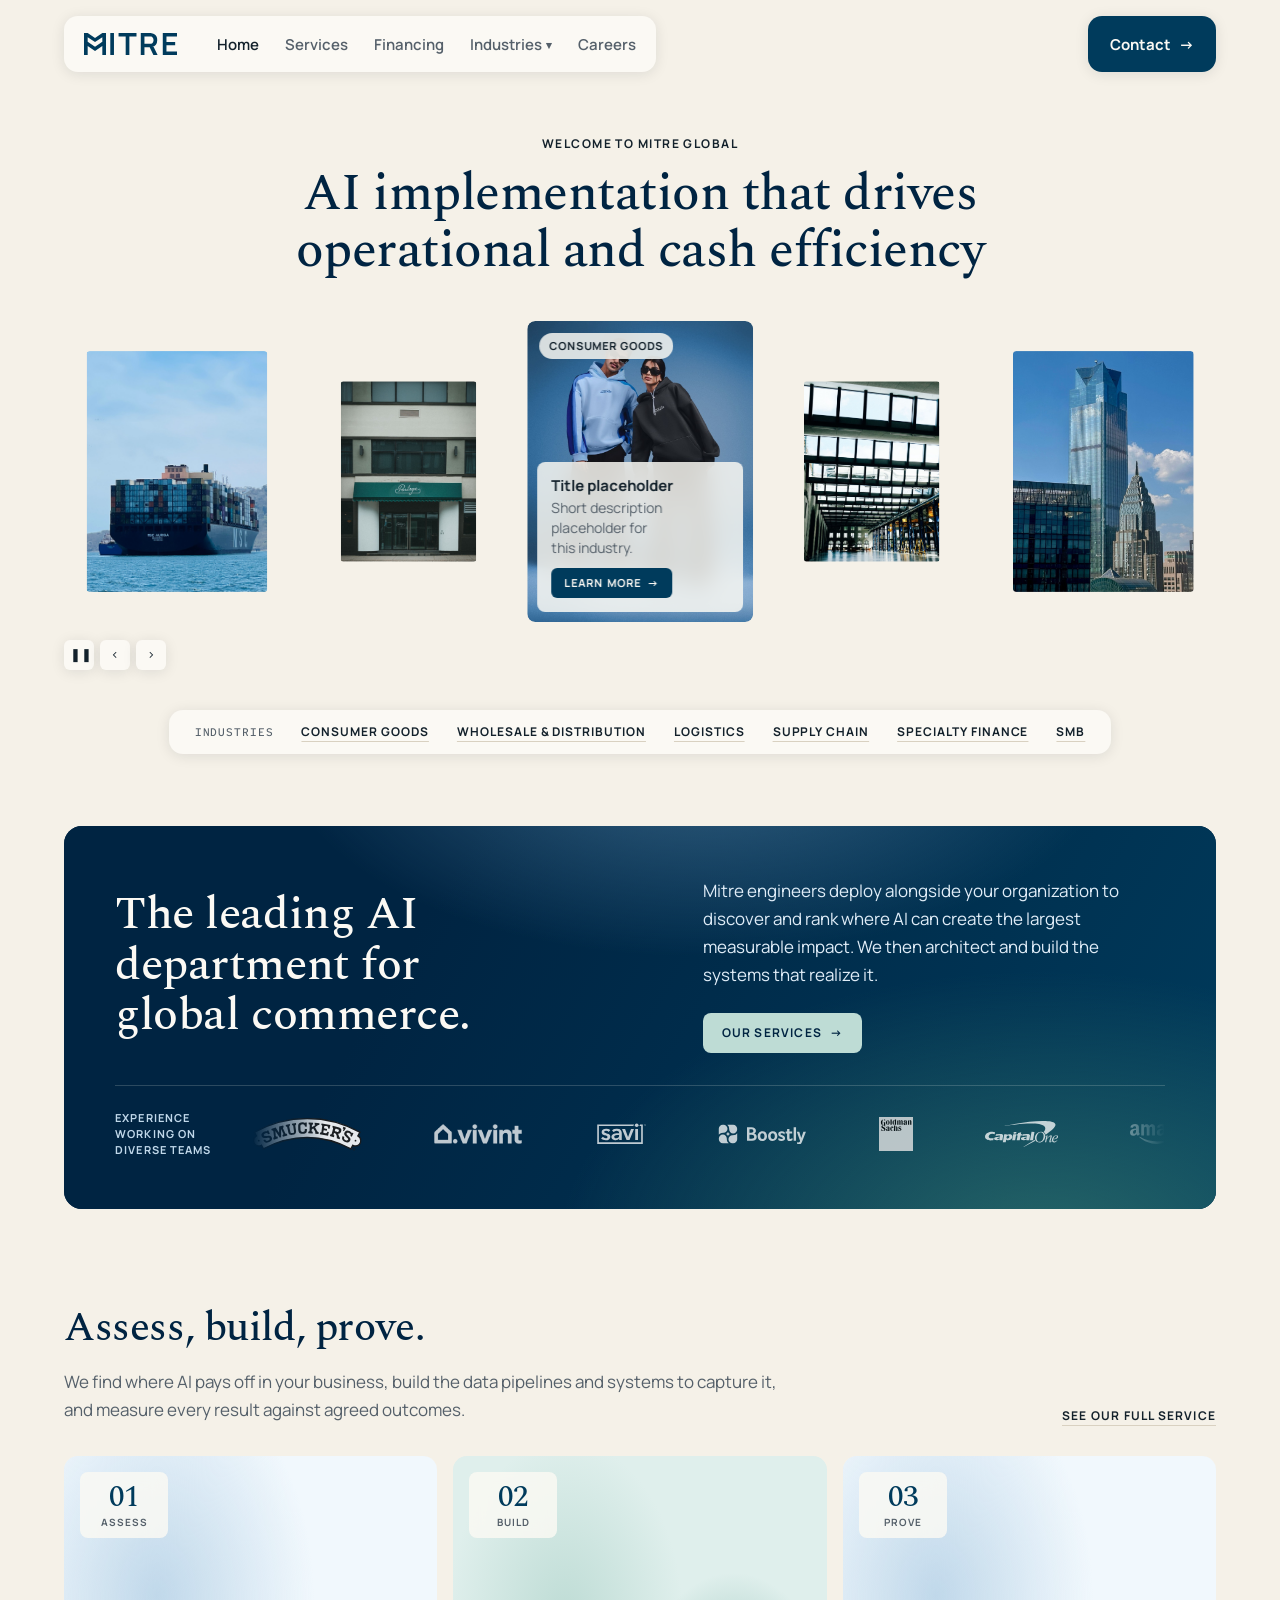
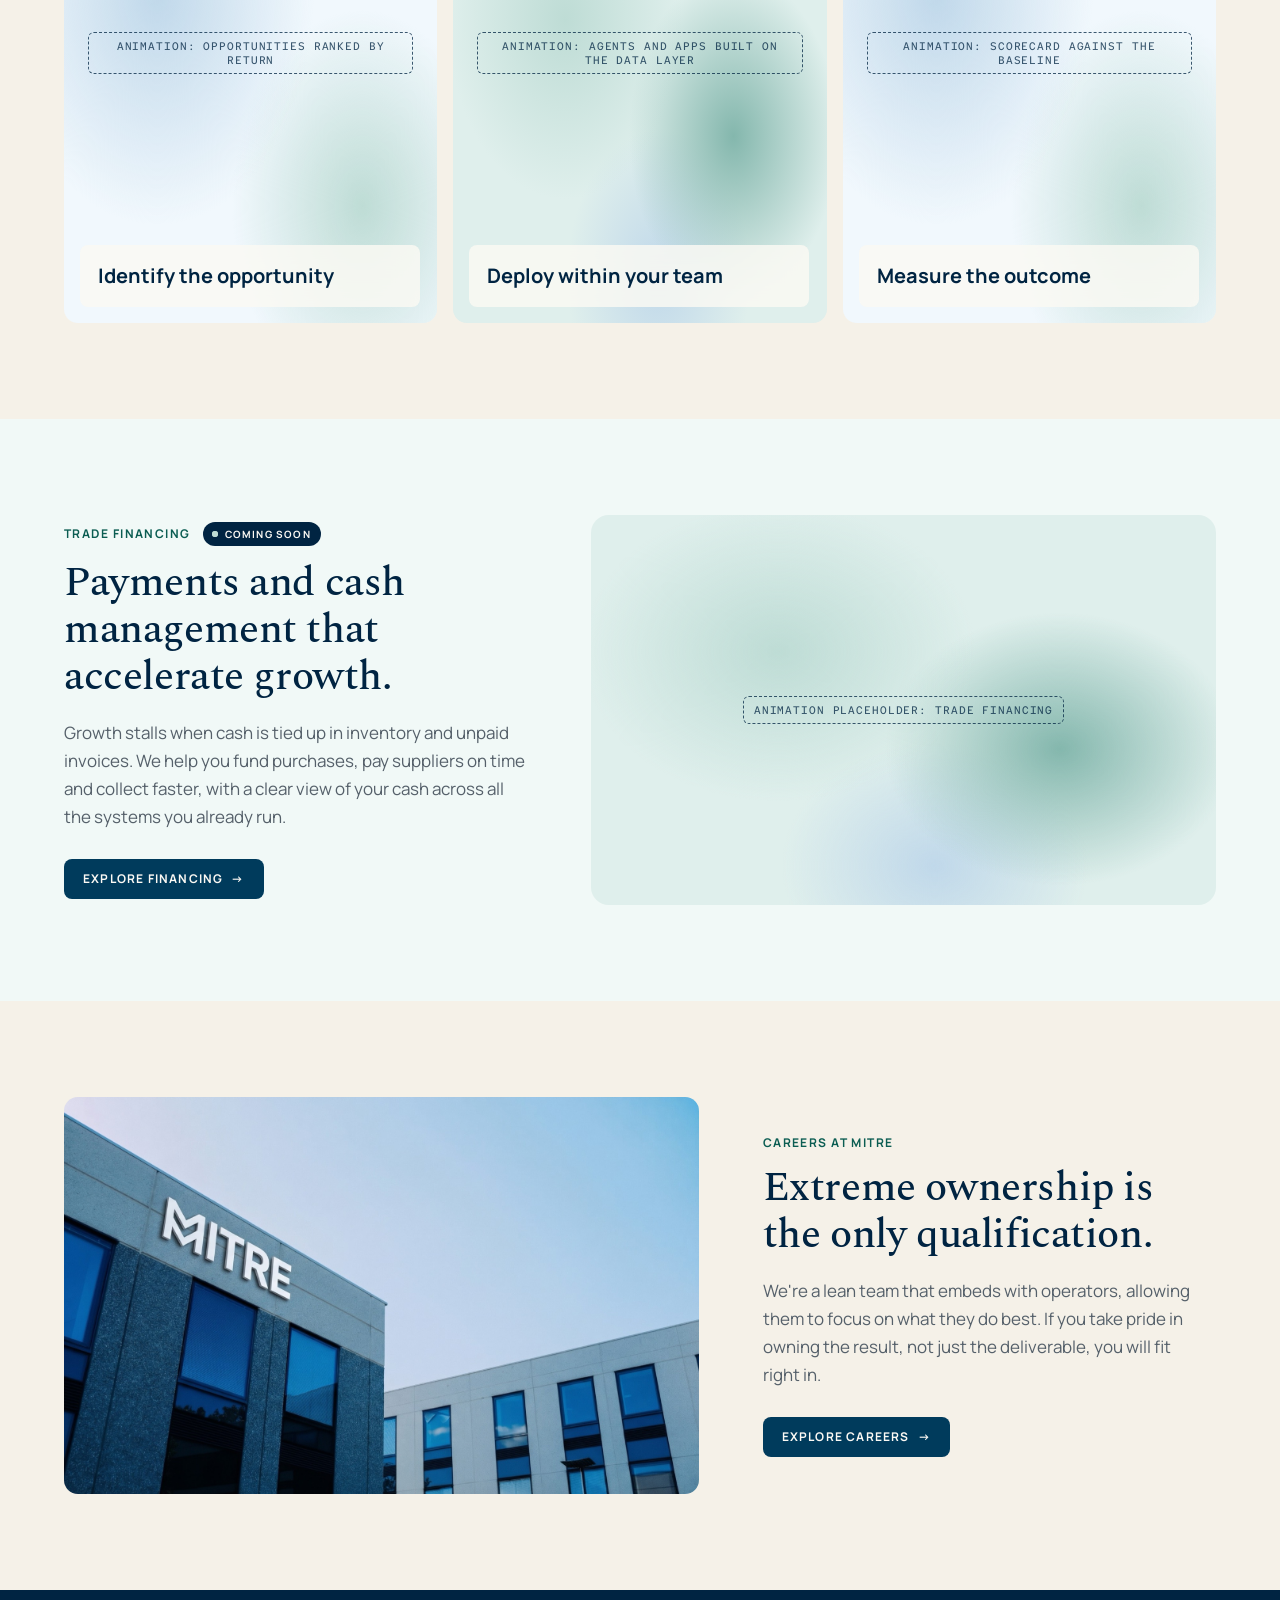
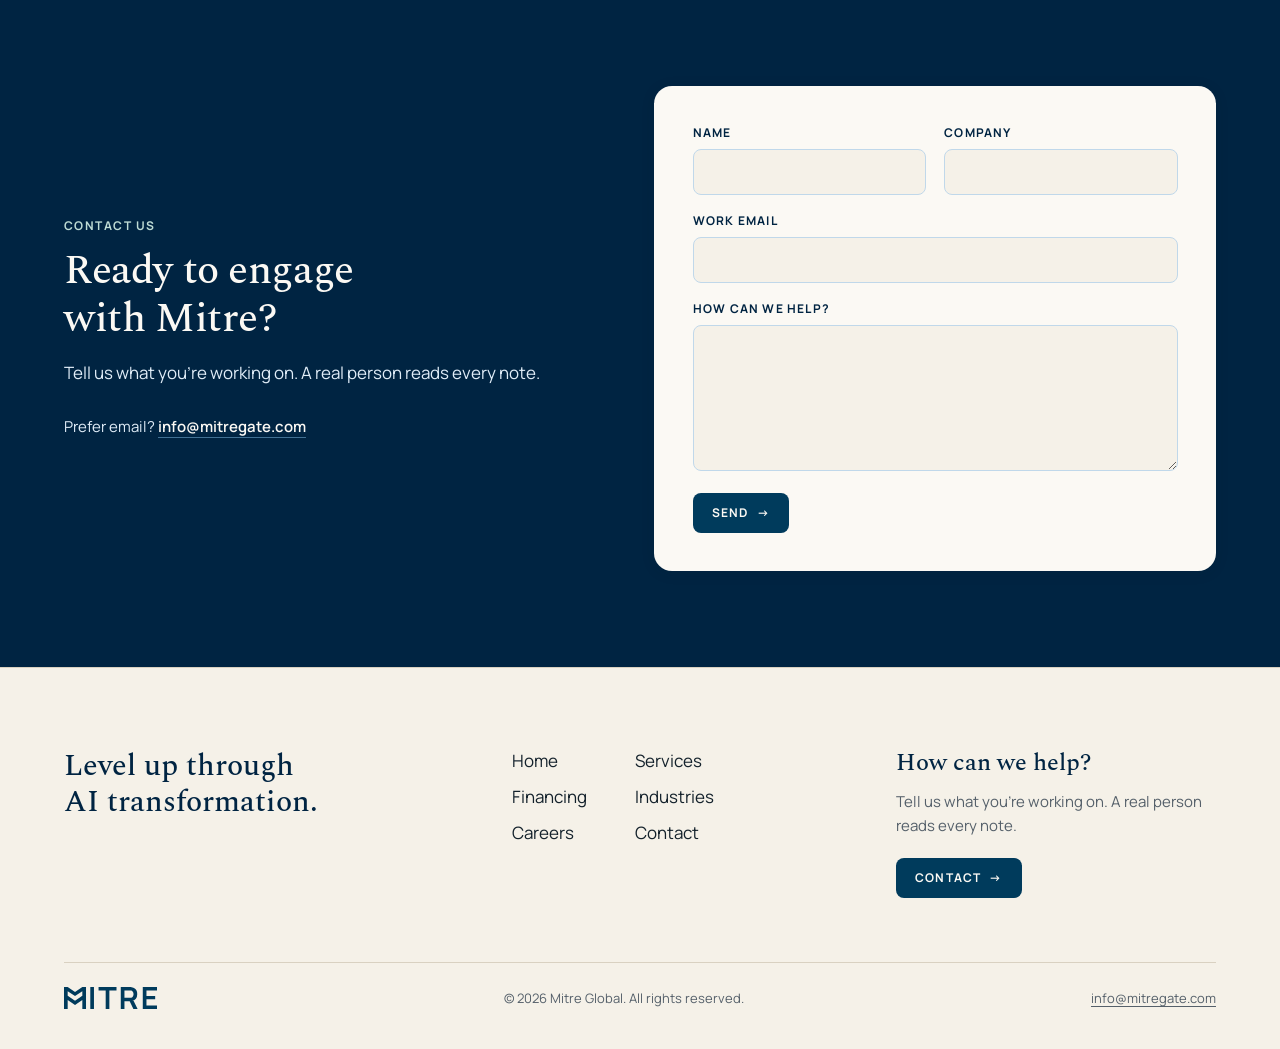
==== commit 4c93de6c: "Homepage cards: new titles Identify the opportunity, Deploy within your team, Measure the outcome.  " ====
--- a/index.html
+++ b/index.html
@@ -202,7 +202,7 @@
           <div class="ph ph--anim" role="img" aria-label="Animation: opportunities ranked by return"><span class="ph__label">Animation: opportunities ranked by return</span></div>
           <div class="card__chip"><b>01</b><span>Assess</span></div>
           <div class="card__panel">
-            <h3>Find where AI pays off</h3>
+            <h3>Identify the opportunity</h3>
             <div class="card__more"><div>
               <p>We map where time and money go, rank every opportunity by its return, and agree on the outcomes we'll be measured by.</p>
               <a class="btn btn--primary" href="/services/">Our Service <span aria-hidden="true">→</span></a>
@@ -213,7 +213,7 @@
           <div class="ph ph--anim ph--g" role="img" aria-label="Animation: agents and apps built on the data layer"><span class="ph__label">Animation: agents and apps built on the data layer</span></div>
           <div class="card__chip"><b>02</b><span>Build</span></div>
           <div class="card__panel">
-            <h3>Build alongside your team</h3>
+            <h3>Deploy within your team</h3>
             <div class="card__more"><div>
               <p>We unify your data, then embed with your team to build the agents, workflows and software in your proposal, and stay through adoption.</p>
               <a class="btn btn--primary" href="/services/">Our Service <span aria-hidden="true">→</span></a>
@@ -224,7 +224,7 @@
           <div class="ph ph--anim" role="img" aria-label="Animation: scorecard against the baseline"><span class="ph__label">Animation: scorecard against the baseline</span></div>
           <div class="card__chip"><b>03</b><span>Prove</span></div>
           <div class="card__panel">
-            <h3>Measure every result</h3>
+            <h3>Measure the outcome</h3>
             <div class="card__more"><div>
               <p>Every system is measured against the outcomes agreed up front, with a regular scorecard of hours saved, costs cut and insight gained.</p>
               <a class="btn btn--primary" href="/services/">Our Service <span aria-hidden="true">→</span></a>
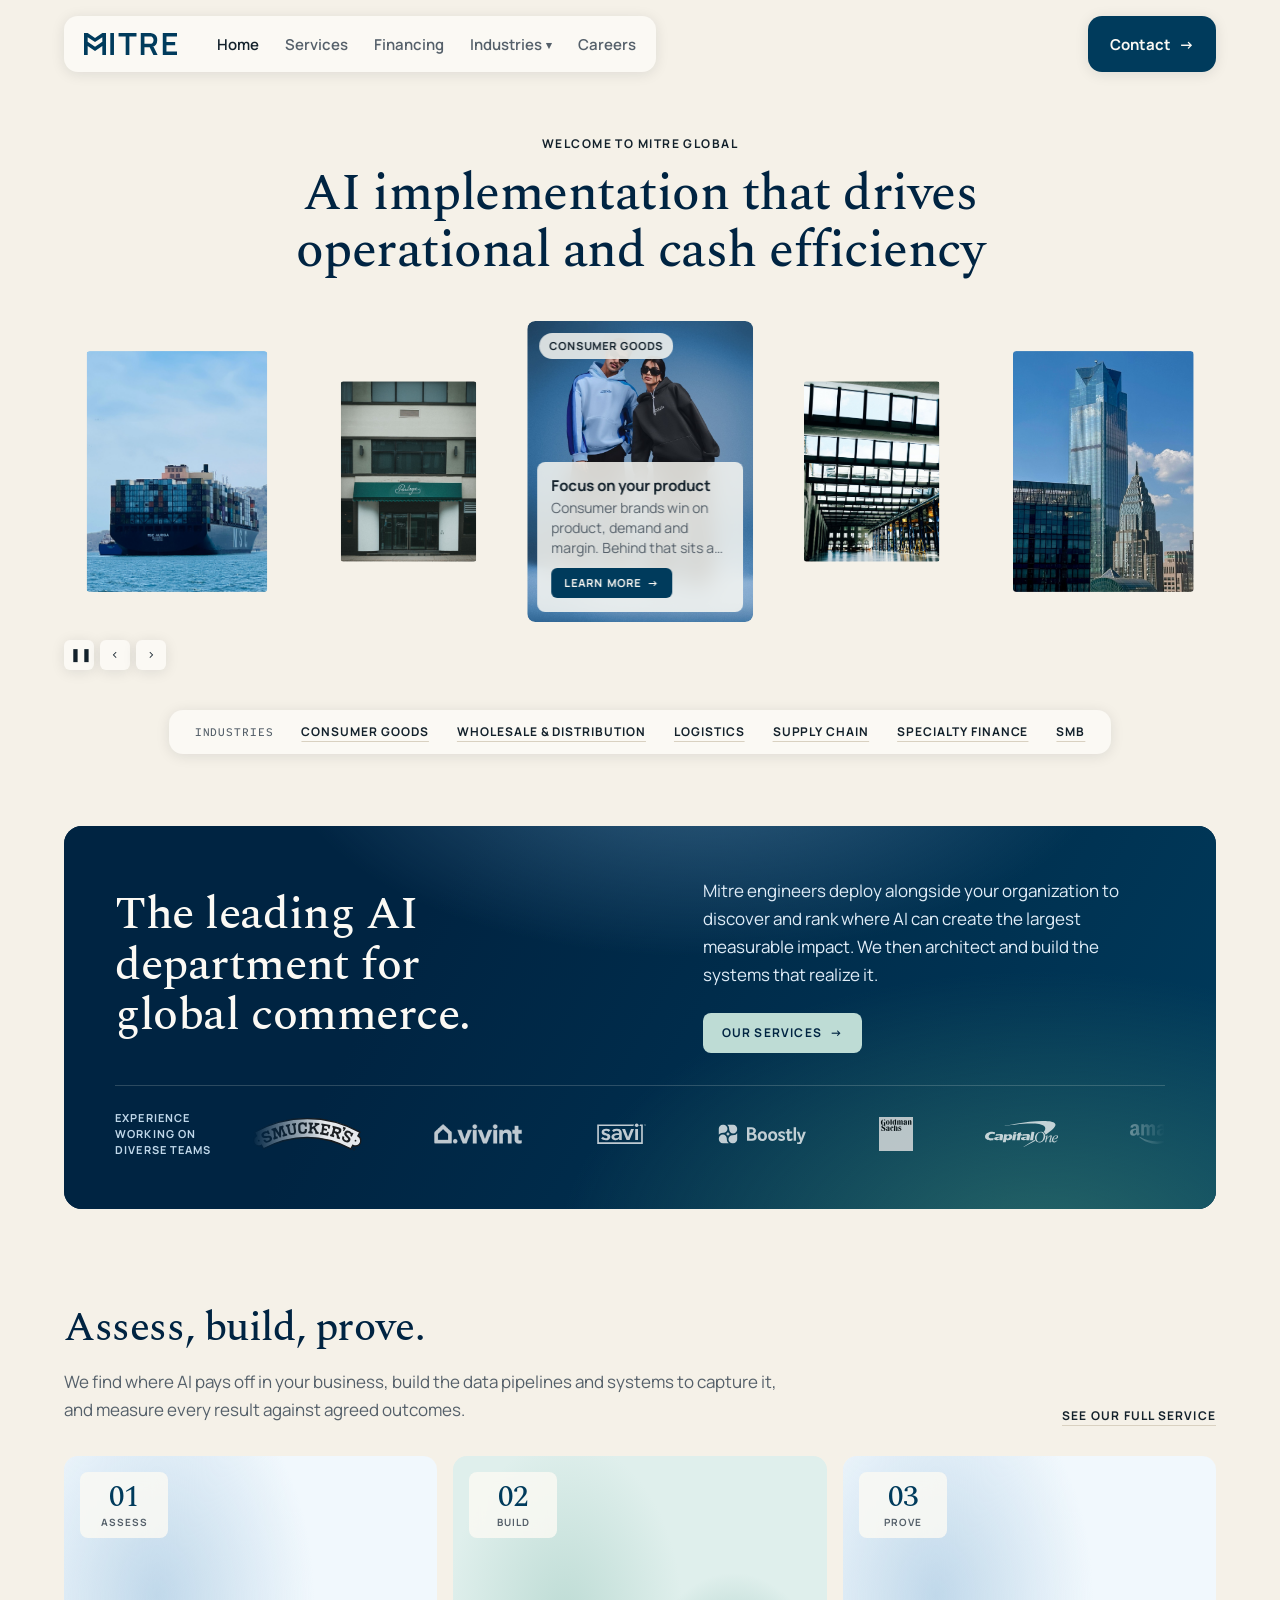
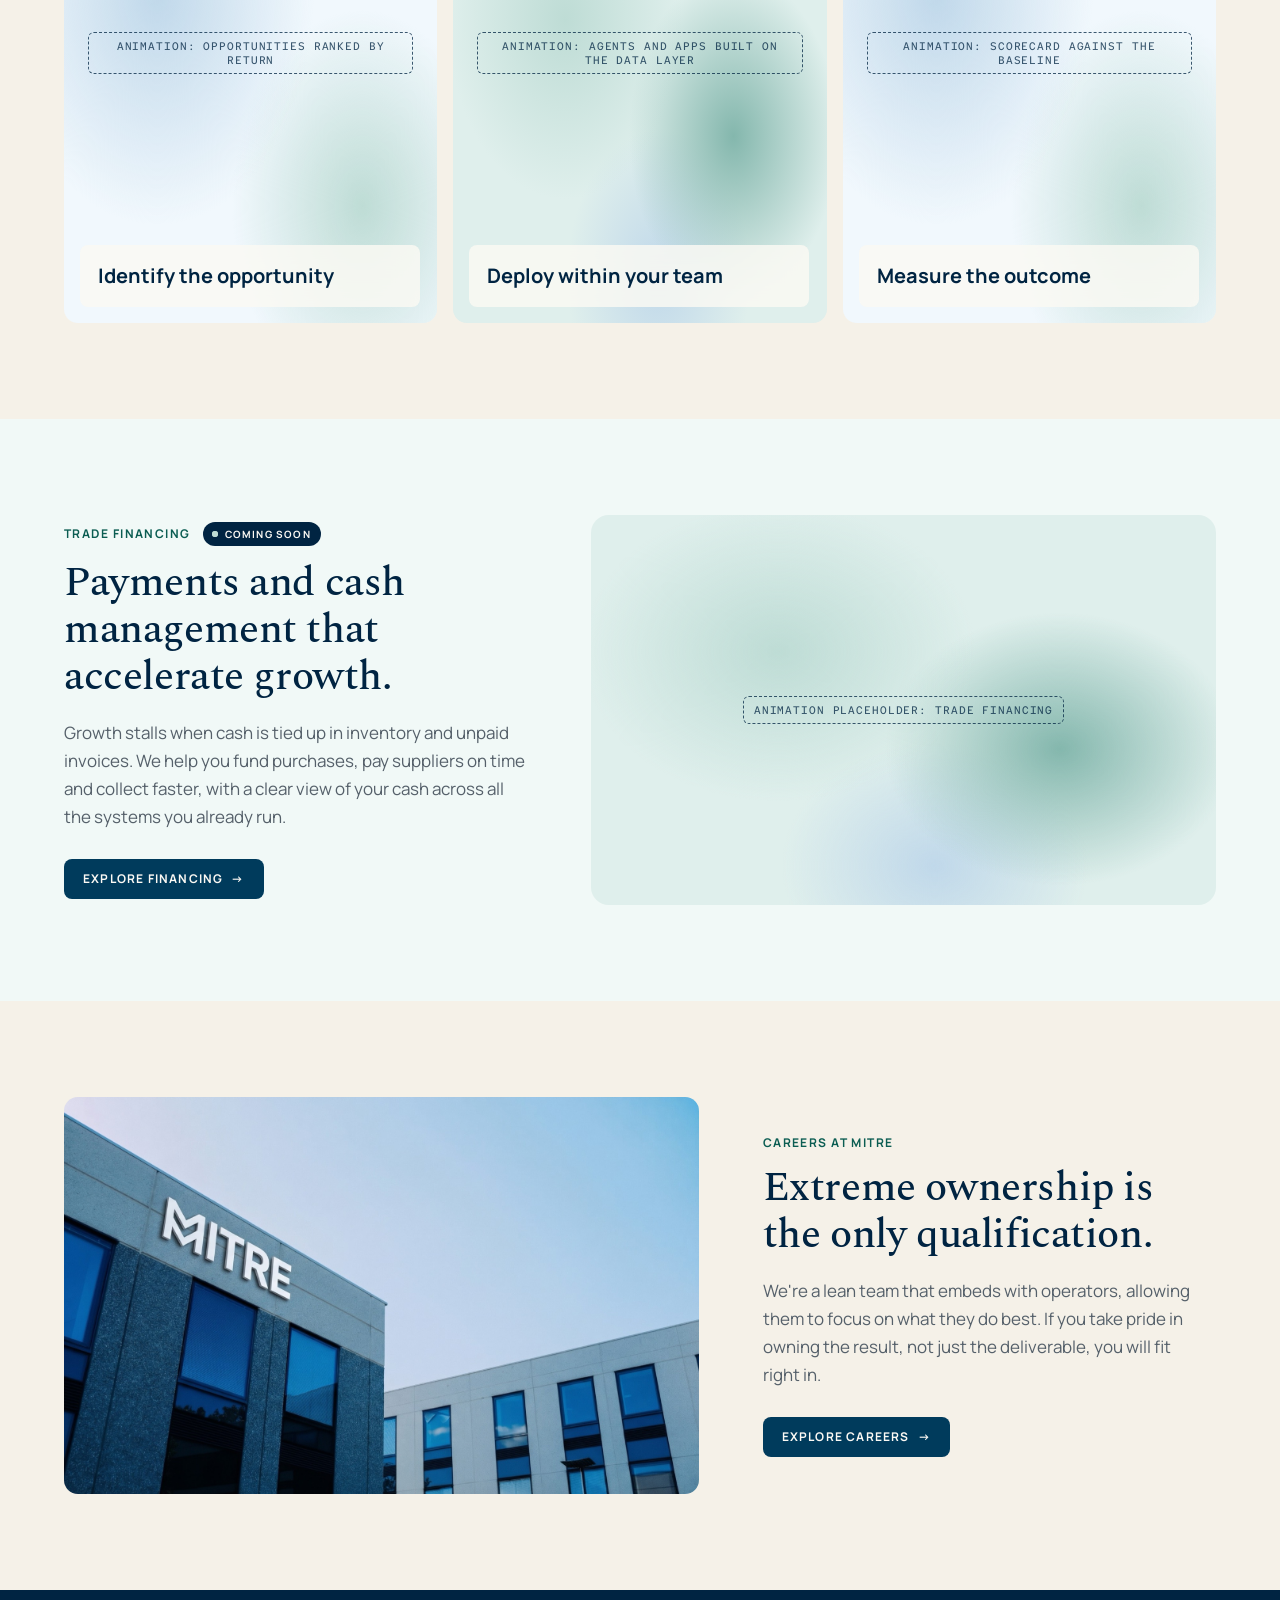
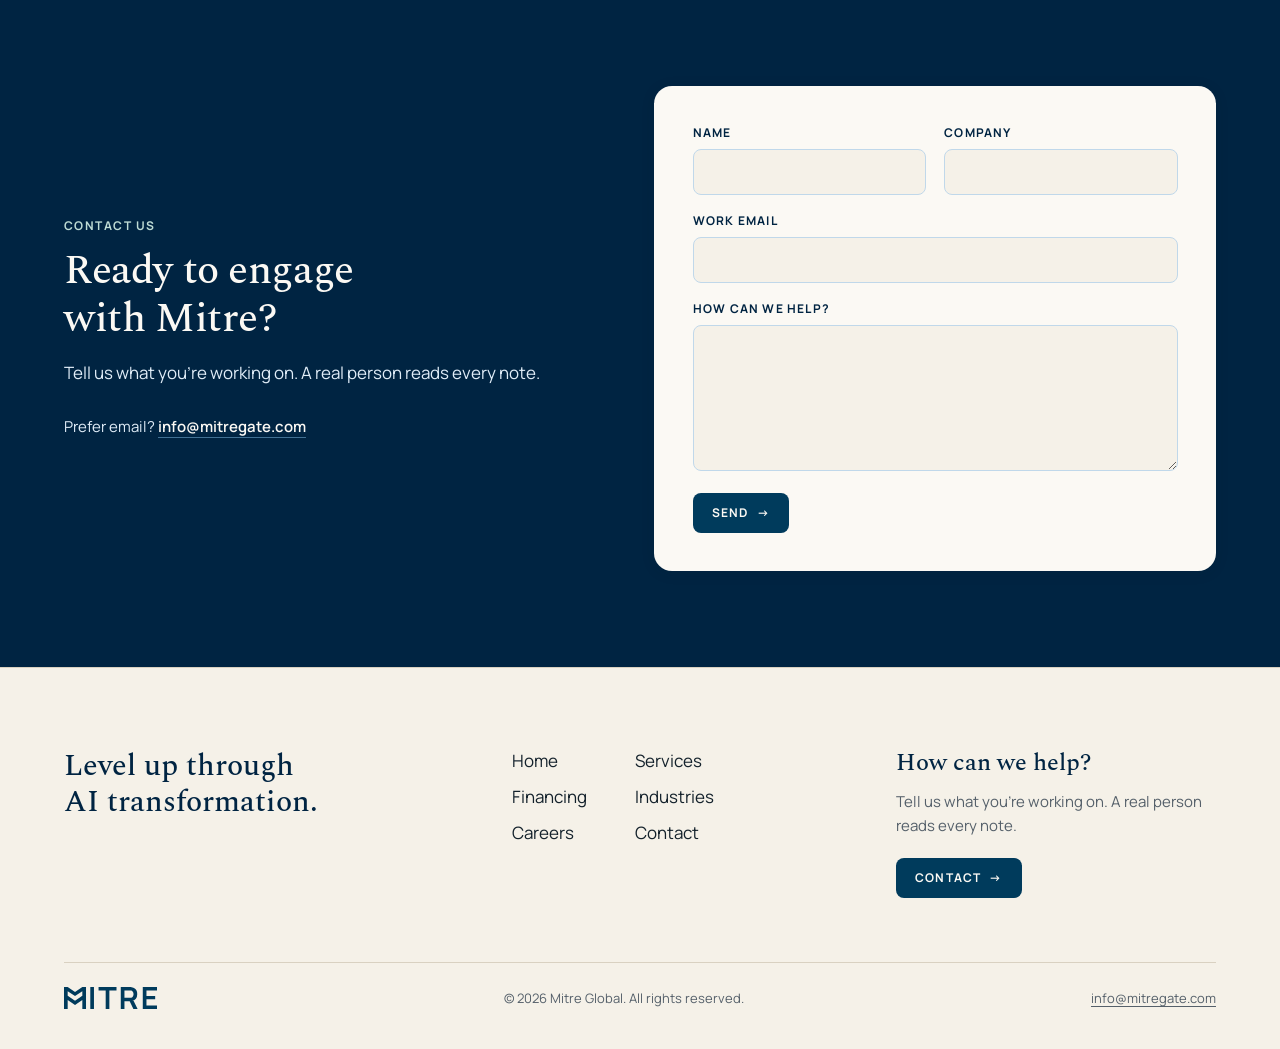
==== commit 7bca2369: "Industry panels, five tags each; homepage carousel cards - Industry pages: paragraph and 'Where we h" ====
--- a/index.html
+++ b/index.html
@@ -18,7 +18,7 @@
   <link rel="preconnect" href="https://fonts.googleapis.com" />
   <link rel="preconnect" href="https://fonts.gstatic.com" crossorigin />
   <link href="https://fonts.googleapis.com/css2?family=Manrope:wght@400;600;700&amp;family=Red+Hat+Mono:wght@500&amp;family=Spectral:wght@500&amp;display=swap" rel="stylesheet" />
-  <link rel="stylesheet" href="/v2/site.css?v=9f8a2139" />
+  <link rel="stylesheet" href="/v2/site.css?v=010819a7" />
 </head>
 <body>
   <header class="hdr" id="nav">
@@ -78,54 +78,54 @@
             <div class="slide__media"><img src="/assets/carousel/consumer-goods.jpg?v=839187c4" alt="Two models in oversized hoodies against a blue studio backdrop" width="733" height="1100" loading="eager" decoding="async" /></div>
             <span class="slide__chip">Consumer Goods</span>
             <div class="slide__card">
-              <h2 class="slide__title">Title placeholder</h2>
-              <p class="slide__desc">Short description placeholder for this industry.</p>
-              <a class="btn btn--primary btn--sm" href="#" data-placeholder="link">Learn more <span aria-hidden="true">→</span></a>
+              <h2 class="slide__title">Focus on your product</h2>
+              <p class="slide__desc">Consumer brands win on product, demand and margin. Behind that sits a heavy operational load: forecasting demand, managing inventory across channels, coordinating overseas suppliers and production runs, tracking landed costs, and reconciling sales from every marketplace and retailer. Mitre embeds with your team to take that work off your operators' plates, sharpen forecasting and inventory decisions, and give leadership a clear, current view of margin by product and channel.</p>
+              <a class="btn btn--primary btn--sm" href="/consumer-goods/">Learn more <span aria-hidden="true">→</span></a>
             </div>
           </div>
           <div class="slide" role="group" aria-roledescription="slide" aria-label="2 of 6">
             <div class="slide__media"><img src="/assets/carousel/wholesale-distribution.jpg?v=6de558ee" alt="A long, skylit industrial hall with blue steel columns" width="733" height="1100" loading="eager" decoding="async" /></div>
             <span class="slide__chip">Wholesale &amp; Distribution</span>
             <div class="slide__card">
-              <h2 class="slide__title">Title placeholder</h2>
-              <p class="slide__desc">Short description placeholder for this industry.</p>
-              <a class="btn btn--primary btn--sm" href="#" data-placeholder="link">Learn more <span aria-hidden="true">→</span></a>
+              <h2 class="slide__title">Win on every order</h2>
+              <p class="slide__desc">Distributors win on volume at thin margins. Value comes from buying right, keeping the right stock in the right place, quoting and fulfilling orders quickly, and collecting on time. Much of that still runs on email, spreadsheets and manual order entry. Mitre works alongside your team to automate order intake and quoting, improve purchasing and replenishment decisions, and shorten the path from order to cash, so your people spend their time on customers and suppliers.</p>
+              <a class="btn btn--primary btn--sm" href="/wholesale-distribution/">Learn more <span aria-hidden="true">→</span></a>
             </div>
           </div>
           <div class="slide" role="group" aria-roledescription="slide" aria-label="3 of 6">
             <div class="slide__media"><img src="/assets/carousel/specialty-finance.jpg?v=dda412d0" alt="A glass skyscraper against a blue sky" width="733" height="1100" loading="eager" decoding="async" /></div>
             <span class="slide__chip">Specialty Finance</span>
             <div class="slide__card">
-              <h2 class="slide__title">Title placeholder</h2>
-              <p class="slide__desc">Short description placeholder for this industry.</p>
-              <a class="btn btn--primary btn--sm" href="#" data-placeholder="link">Learn more <span aria-hidden="true">→</span></a>
+              <h2 class="slide__title">Grow your book of business</h2>
+              <p class="slide__desc">For factors, PO financiers and small business lenders, returns come down to how quickly and accurately you evaluate a deal, verify what stands behind it, and watch the book once it funds. Much of that still means collecting documents, spreading financials, verifying invoices and chasing collections by hand. Mitre embeds with your team to automate intake and verification, give underwriters richer data to decide on, and flag portfolio risk early, so you grow volume without adding risk or headcount.</p>
+              <a class="btn btn--primary btn--sm" href="/specialty-finance/">Learn more <span aria-hidden="true">→</span></a>
             </div>
           </div>
           <div class="slide" role="group" aria-roledescription="slide" aria-label="4 of 6">
             <div class="slide__media"><img src="/assets/carousel/supply-chain.jpg?v=6a911abe" alt="Close-up of tubing and fittings on a production line" width="733" height="1100" loading="lazy" decoding="async" /></div>
             <span class="slide__chip">Supply Chain</span>
             <div class="slide__card">
-              <h2 class="slide__title">Title placeholder</h2>
-              <p class="slide__desc">Short description placeholder for this industry.</p>
-              <a class="btn btn--primary btn--sm" href="#" data-placeholder="link">Learn more <span aria-hidden="true">→</span></a>
+              <h2 class="slide__title">Act with more insight</h2>
+              <p class="slide__desc">Sourcing teams, manufacturers, and supply chain consultants and brokers create value by finding the right suppliers, negotiating cost, keeping production on schedule and managing risk across borders. That work depends on information scattered across supplier emails, purchase orders, quality reports and spreadsheets. Mitre works with your team to unify that data, automate supplier communication and PO tracking, and surface cost, lead time and risk signals early, so decisions are made with the full picture.</p>
+              <a class="btn btn--primary btn--sm" href="/supply-chain/">Learn more <span aria-hidden="true">→</span></a>
             </div>
           </div>
           <div class="slide" role="group" aria-roledescription="slide" aria-label="5 of 6">
             <div class="slide__media"><img src="/assets/carousel/logistics.jpg?v=1028bf9f" alt="A fully loaded container ship at sea" width="733" height="1100" loading="lazy" decoding="async" /></div>
             <span class="slide__chip">Logistics</span>
             <div class="slide__card">
-              <h2 class="slide__title">Title placeholder</h2>
-              <p class="slide__desc">Short description placeholder for this industry.</p>
-              <a class="btn btn--primary btn--sm" href="#" data-placeholder="link">Learn more <span aria-hidden="true">→</span></a>
+              <h2 class="slide__title">Streamline your operation</h2>
+              <p class="slide__desc">For 3PLs, freight forwarders and warehouse operators, every shipment generates documents, updates and exceptions. Quoting, booking, customs paperwork, tracking, billing and customer communication absorb hours that should go to growing accounts. Mitre embeds with your operations team to automate document handling and status updates, catch exceptions before your customers do, and tighten billing so accessorials don't slip through, letting you scale volume without scaling headcount.</p>
+              <a class="btn btn--primary btn--sm" href="/logistics/">Learn more <span aria-hidden="true">→</span></a>
             </div>
           </div>
           <div class="slide" role="group" aria-roledescription="slide" aria-label="6 of 6">
             <div class="slide__media"><img src="/assets/carousel/smb.jpg?v=56319113" alt="A small storefront with a green awning on a city street" width="733" height="1100" loading="lazy" decoding="async" /></div>
             <span class="slide__chip">SMB</span>
             <div class="slide__card">
-              <h2 class="slide__title">Title placeholder</h2>
-              <p class="slide__desc">Short description placeholder for this industry.</p>
-              <a class="btn btn--primary btn--sm" href="#" data-placeholder="link">Learn more <span aria-hidden="true">→</span></a>
+              <h2 class="slide__title">Do more with less</h2>
+              <p class="slide__desc">Small operators run every function with a lean team, and sales, operations, finance and customer service often sit with the same few people. Hours lost to manual work and disconnected tools come straight out of growth. Mitre works with owners and their teams to find where AI frees up the most time and money, then builds simple systems around how you already work, so you can stay focused on customers and the business itself.</p>
+              <a class="btn btn--primary btn--sm" href="/smb/">Learn more <span aria-hidden="true">→</span></a>
             </div>
           </div>
         </div>
--- a/v2/site.css
+++ b/v2/site.css
@@ -166,9 +166,11 @@
 .slide__chip, .slide__card { opacity: 0; visibility: hidden; transform: translateY(6px); transition: none; }
 .slide.is-active .slide__chip, .slide.is-active .slide__card { opacity: 1; visibility: visible; transform: none;
   transition: opacity .35s .45s, transform .35s .45s var(--ease), visibility 0s .45s; }
-/* title stays one line so the card keeps its height */
-.slide__title { font: 700 15px/20px var(--f-sans); color: var(--ink); white-space: nowrap; overflow: hidden; text-overflow: ellipsis; }
-.slide__desc { margin-top: 2px; font: 400 14px/20px var(--f-sans); color: var(--ink-muted); }
+/* title fits one line at desktop widths; on narrow screens it may wrap to two rather than cut off */
+.slide__title { font: 700 15px/20px var(--f-sans); color: var(--ink); text-wrap: balance;
+  display: -webkit-box; -webkit-box-orient: vertical; -webkit-line-clamp: 2; line-clamp: 2; overflow: hidden; }
+.slide__desc { margin-top: 2px; font: 400 14px/20px var(--f-sans); color: var(--ink-muted);
+  display: -webkit-box; -webkit-box-orient: vertical; -webkit-line-clamp: 3; line-clamp: 3; overflow: hidden; } /* previews the industry paragraph, trails off with … */
 .slide__card .btn { margin-top: 10px; }
 .car__ctrl { display: flex; gap: 6px; margin-top: 18px; }
 .car__ctrl button { width: 30px; height: 30px; display: grid; place-items: center; border: 0; border-radius: 6px; background: var(--paper-raised); box-shadow: var(--shadow);
@@ -505,3 +507,16 @@
   *, *::before, *::after { transition-duration: 0s !important; transition-delay: 0s !important; }
   .phases.is-tabs .phase.is-active { animation: none; }
 }
+
+/* Industry pages: the paragraph and "Where we help" tags on the dark blue promo gradient (as on the Contact panel) */
+.ind { padding-top: 40px; }
+.ind__panel { position: relative; overflow: hidden; isolation: isolate; display: grid; grid-template-columns: minmax(0, 1.7fr) minmax(0, 1fr);
+  gap: 32px 64px; align-items: start; max-width: 72rem; margin: 0 auto; padding: clamp(28px, 4vw, 56px);
+  border-radius: var(--radius-lg); background: var(--blue-800); color: var(--paper); }
+.ind__panel .promo__bg { z-index: -1; }
+.ind__body { font: 400 17px/28px var(--f-sans); color: var(--blue-100); }
+.ind__panel .phase__label { color: var(--green-200); }
+.ind .tags { flex-direction: column; align-items: flex-start; margin-top: 14px; }
+.ind .tags li { background: var(--paper-raised); }
+@media (max-width: 860px) { .ind__panel { grid-template-columns: minmax(0, 1fr); } }
+.phero--end { padding-bottom: var(--section-y); }
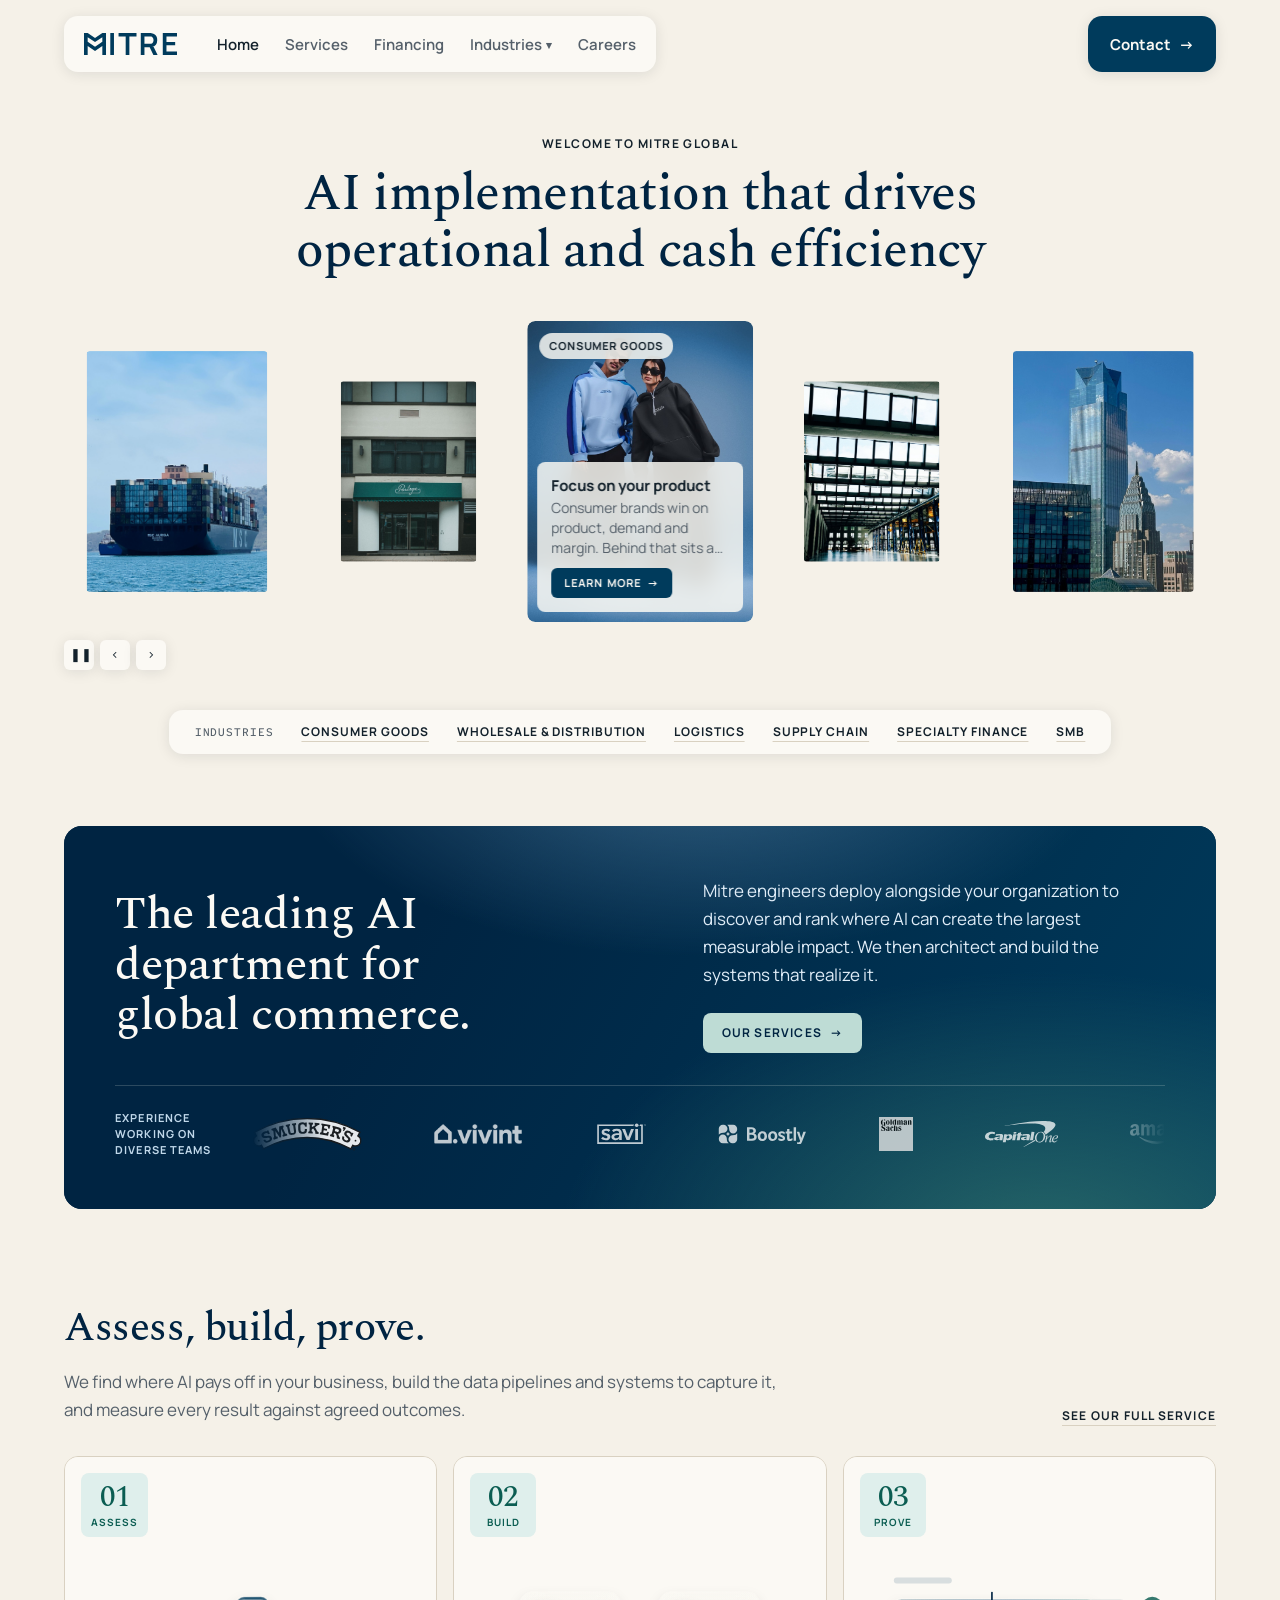
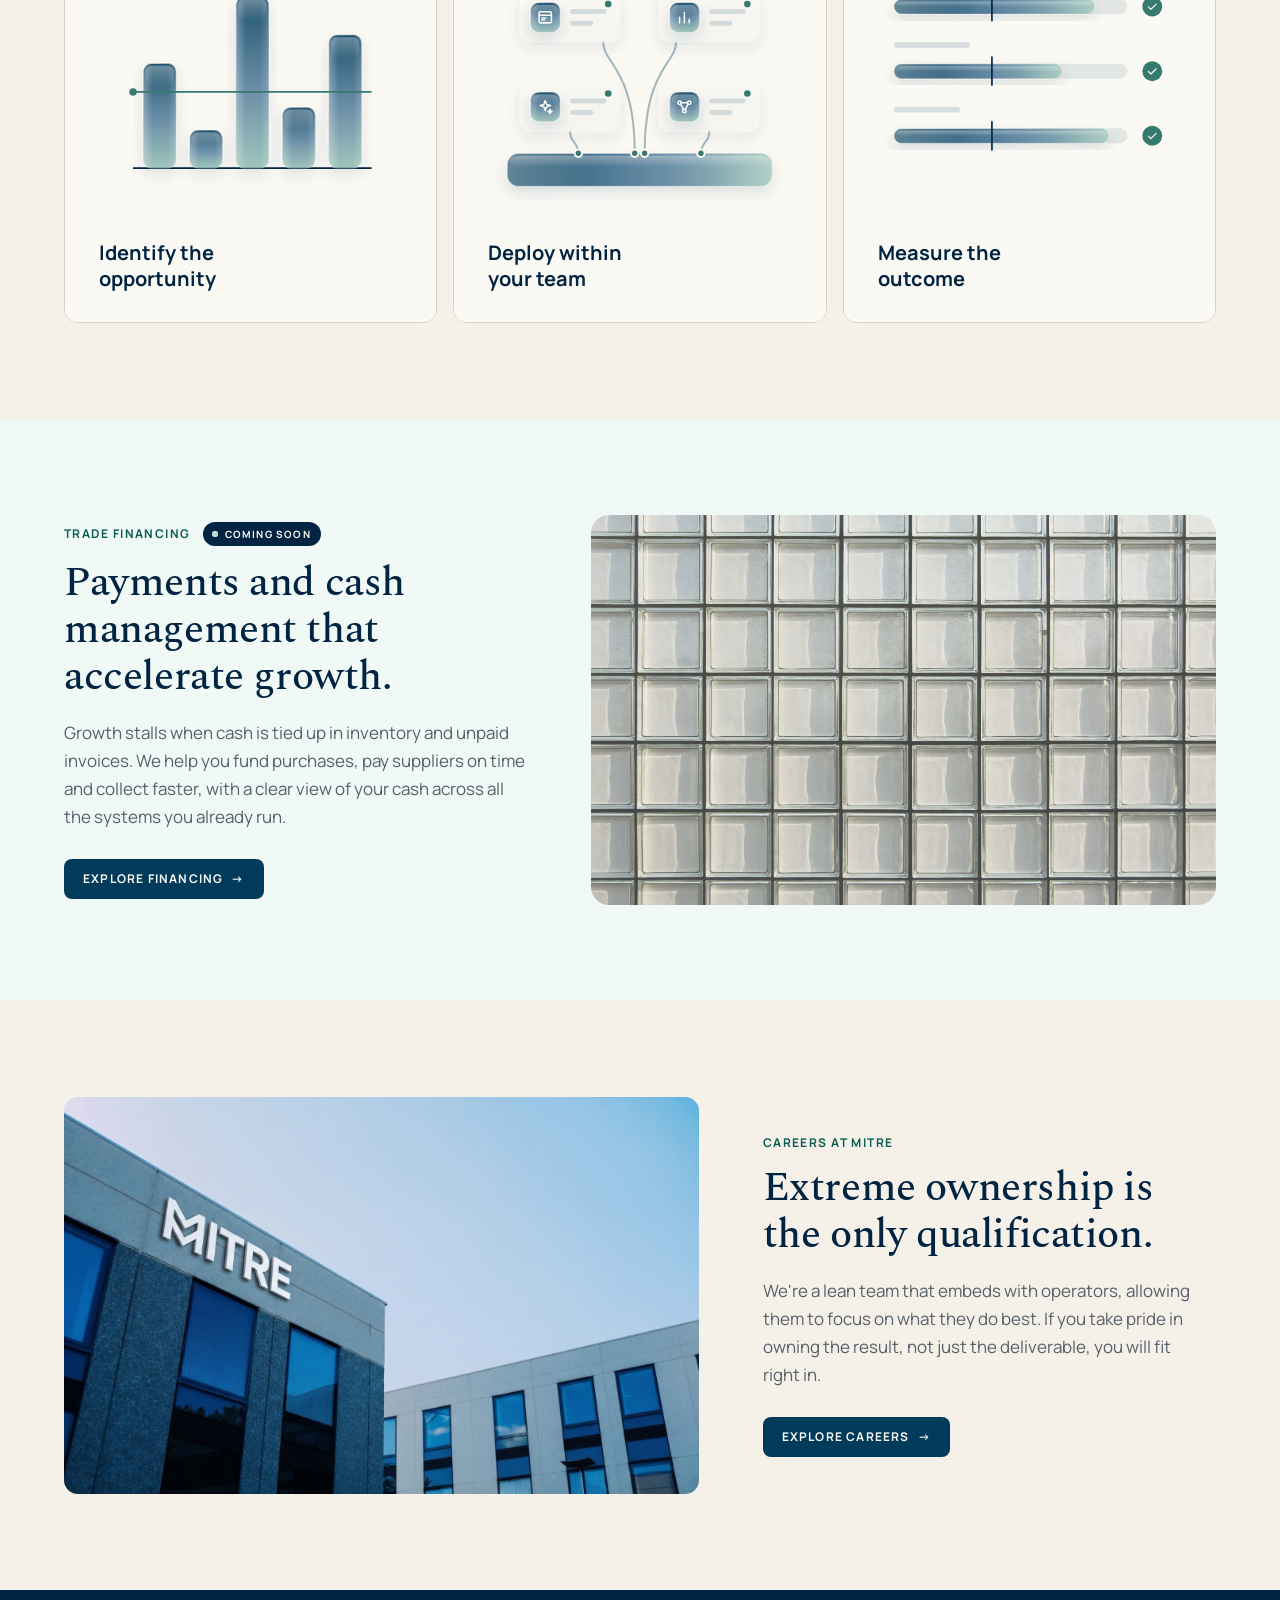
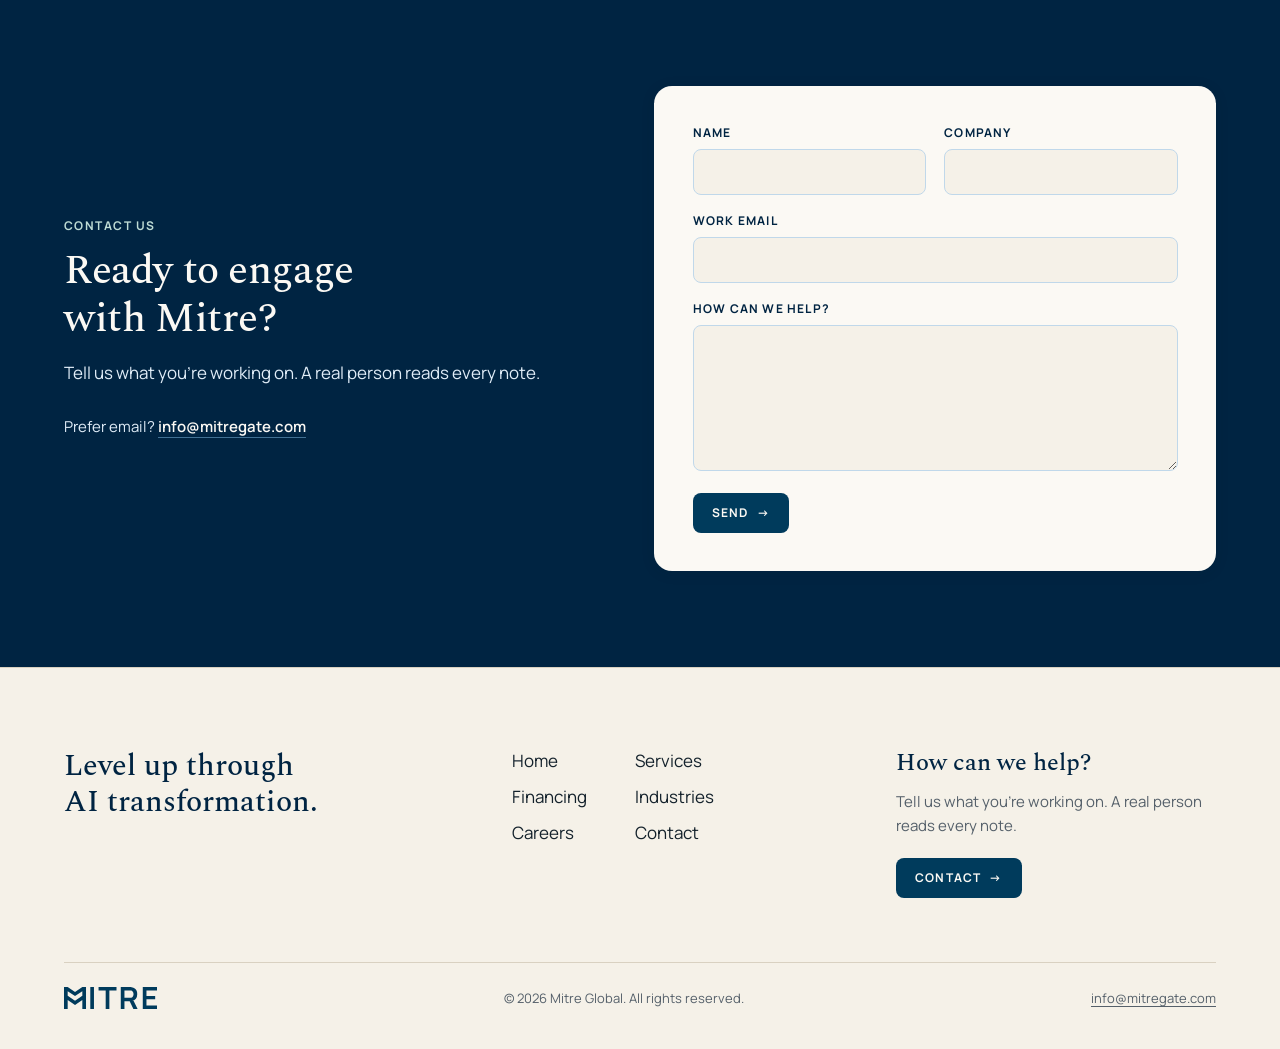
==== commit 226f38f9: "Services and homepage animations, Trade Financing photo, Financing tiles - Services: glass animation" ====
--- a/index.html
+++ b/index.html
@@ -18,7 +18,7 @@
   <link rel="preconnect" href="https://fonts.googleapis.com" />
   <link rel="preconnect" href="https://fonts.gstatic.com" crossorigin />
   <link href="https://fonts.googleapis.com/css2?family=Manrope:wght@400;600;700&amp;family=Red+Hat+Mono:wght@500&amp;family=Spectral:wght@500&amp;display=swap" rel="stylesheet" />
-  <link rel="stylesheet" href="/v2/site.css?v=010819a7" />
+  <link rel="stylesheet" href="/v2/site.css?v=c217966e" />
 </head>
 <body>
   <header class="hdr" id="nav">
@@ -199,35 +199,65 @@
         </div>
         <div class="cards">
         <article class="card">
-          <div class="ph ph--anim" role="img" aria-label="Animation: opportunities ranked by return"><span class="ph__label">Animation: opportunities ranked by return</span></div>
+          <figure class="card__vis anim anim--soft"><svg class="anim__svg ha" viewBox="0 0 400 300" role="img" aria-labelledby="ha-title"><title id="ha-title">Opportunities ranked by return, with the ones below the minimum engagement set aside.</title><defs>
+                <linearGradient id="ha-g" x1="0" y1="0" x2="0" y2="1"><stop class="gl-g0" offset="0"/><stop class="gl-gm" offset=".55"/><stop class="gl-g1" offset="1"/></linearGradient>
+                <linearGradient id="ha-gh" x1="0" y1="0" x2="1" y2="0"><stop class="gl-g0" offset="0"/><stop class="gl-gm" offset=".6"/><stop class="gl-g1" offset="1"/></linearGradient>
+                <linearGradient id="ha-f" x1="0" y1="0" x2="0" y2="1"><stop class="gl-f0" offset="0"/><stop class="gl-f1" offset="1"/></linearGradient>
+                <linearGradient id="ha-l" x1="0" y1="0" x2="1" y2="0"><stop class="gl-l0" offset="0"/><stop class="gl-l1" offset=".3"/><stop class="gl-l1" offset=".75"/><stop class="gl-l2" offset="1"/></linearGradient>
+                <linearGradient id="ha-e" x1="0" y1="0" x2="1" y2="1"><stop class="gl-e0" offset="0"/><stop class="gl-e1" offset=".6"/></linearGradient>
+                <linearGradient id="ha-c" x1="0" y1="0" x2="0" y2="1"><stop class="gl-c0" offset="0"/><stop class="gl-c1" offset="1"/></linearGradient>
+                <filter id="ha-sh" x="-30%" y="-30%" width="160%" height="170%"><feDropShadow class="gl-sh" dx="0" dy="8" stdDeviation="8"/></filter>
+              </defs><path class="an-axis" d="M58 262 H346"/><g class="hr-set"><g class="hr-col" style="--i:0;--dx:112px"><g filter="url(#ha-sh)"><rect x="70" y="55" width="40" height="207" rx="10" fill="url(#ha-g)"/><rect x="70" y="55" width="40" height="207" rx="10" fill="url(#ha-l)"/><rect x="73" y="58" width="34" height="26" rx="7" fill="url(#ha-c)"/><rect x="70" y="55" width="40" height="207" rx="10" fill="none" stroke="url(#ha-e)" stroke-width="1.5"/></g></g><g class="hr-col" style="--i:1;--dx:168px"><g filter="url(#ha-sh)"><rect x="126" y="101" width="40" height="161" rx="10" fill="url(#ha-g)"/><rect x="126" y="101" width="40" height="161" rx="10" fill="url(#ha-l)"/><rect x="129" y="104" width="34" height="26" rx="7" fill="url(#ha-c)"/><rect x="126" y="101" width="40" height="161" rx="10" fill="none" stroke="url(#ha-e)" stroke-width="1.5"/></g></g><g class="hr-col" style="--i:2;--dx:-112px"><g filter="url(#ha-sh)"><rect x="182" y="135.5" width="40" height="126.5" rx="10" fill="url(#ha-g)"/><rect x="182" y="135.5" width="40" height="126.5" rx="10" fill="url(#ha-l)"/><rect x="185" y="138.5" width="34" height="26" rx="7" fill="url(#ha-c)"/><rect x="182" y="135.5" width="40" height="126.5" rx="10" fill="none" stroke="url(#ha-e)" stroke-width="1.5"/></g></g><g class="hr-col" style="--i:3;--dx:0px"><g filter="url(#ha-sh)"><rect x="238" y="188.39999999999998" width="40" height="73.60000000000001" rx="10" fill="url(#ha-g)"/><rect x="238" y="188.39999999999998" width="40" height="73.60000000000001" rx="10" fill="url(#ha-l)"/><rect x="241" y="191.39999999999998" width="34" height="24.533333333333335" rx="7" fill="url(#ha-c)"/><rect x="238" y="188.39999999999998" width="40" height="73.60000000000001" rx="10" fill="none" stroke="url(#ha-e)" stroke-width="1.5"/></g><g class="hr-frost"><g filter="url(#ha-sh)"><rect x="238" y="188.39999999999998" width="40" height="73.60000000000001" rx="10" fill="url(#ha-f)"/><rect x="238" y="188.39999999999998" width="40" height="73.60000000000001" rx="10" fill="url(#ha-l)"/><rect x="241" y="191.39999999999998" width="34" height="24.533333333333335" rx="7" fill="url(#ha-c)"/><rect x="238" y="188.39999999999998" width="40" height="73.60000000000001" rx="10" fill="none" stroke="url(#ha-e)" stroke-width="1.5"/></g></g></g><g class="hr-col" style="--i:4;--dx:-168px"><g filter="url(#ha-sh)"><rect x="294" y="216" width="40" height="46" rx="10" fill="url(#ha-g)"/><rect x="294" y="216" width="40" height="46" rx="10" fill="url(#ha-l)"/><rect x="297" y="219" width="34" height="15.333333333333334" rx="7" fill="url(#ha-c)"/><rect x="294" y="216" width="40" height="46" rx="10" fill="none" stroke="url(#ha-e)" stroke-width="1.5"/></g><g class="hr-frost"><g filter="url(#ha-sh)"><rect x="294" y="216" width="40" height="46" rx="10" fill="url(#ha-f)"/><rect x="294" y="216" width="40" height="46" rx="10" fill="url(#ha-l)"/><rect x="297" y="219" width="34" height="15.333333333333334" rx="7" fill="url(#ha-c)"/><rect x="294" y="216" width="40" height="46" rx="10" fill="none" stroke="url(#ha-e)" stroke-width="1.5"/></g></g></g></g><path class="an-min" d="M58 170 H346"/><circle class="an-live" cx="58" cy="170" r="4.5"/></svg></figure>
           <div class="card__chip"><b>01</b><span>Assess</span></div>
           <div class="card__panel">
-            <h3>Identify the opportunity</h3>
+            <div class="card__head">
+              <h3>Identify the opportunity</h3>
+              <a class="btn btn--primary btn--sm card__go" href="/services/">Services <span aria-hidden="true">→</span></a>
+            </div>
             <div class="card__more"><div>
               <p>We map where time and money go, rank every opportunity by its return, and agree on the outcomes we'll be measured by.</p>
-              <a class="btn btn--primary" href="/services/">Our Service <span aria-hidden="true">→</span></a>
             </div></div>
           </div>
         </article>
         <article class="card">
-          <div class="ph ph--anim ph--g" role="img" aria-label="Animation: agents and apps built on the data layer"><span class="ph__label">Animation: agents and apps built on the data layer</span></div>
+          <figure class="card__vis anim anim--soft"><svg class="anim__svg hb" viewBox="0 0 400 300" role="img" aria-labelledby="hb-title"><title id="hb-title">Agents, workflows, software and reporting built out from one data layer.</title><defs>
+                <linearGradient id="hb-g" x1="0" y1="0" x2="0" y2="1"><stop class="gl-g0" offset="0"/><stop class="gl-gm" offset=".55"/><stop class="gl-g1" offset="1"/></linearGradient>
+                <linearGradient id="hb-gh" x1="0" y1="0" x2="1" y2="0"><stop class="gl-g0" offset="0"/><stop class="gl-gm" offset=".6"/><stop class="gl-g1" offset="1"/></linearGradient>
+                <linearGradient id="hb-f" x1="0" y1="0" x2="0" y2="1"><stop class="gl-f0" offset="0"/><stop class="gl-f1" offset="1"/></linearGradient>
+                <linearGradient id="hb-l" x1="0" y1="0" x2="1" y2="0"><stop class="gl-l0" offset="0"/><stop class="gl-l1" offset=".3"/><stop class="gl-l1" offset=".75"/><stop class="gl-l2" offset="1"/></linearGradient>
+                <linearGradient id="hb-e" x1="0" y1="0" x2="1" y2="1"><stop class="gl-e0" offset="0"/><stop class="gl-e1" offset=".6"/></linearGradient>
+                <linearGradient id="hb-c" x1="0" y1="0" x2="0" y2="1"><stop class="gl-c0" offset="0"/><stop class="gl-c1" offset="1"/></linearGradient>
+                <filter id="hb-sh" x="-30%" y="-30%" width="160%" height="170%"><feDropShadow class="gl-sh" dx="0" dy="8" stdDeviation="8"/></filter>
+              </defs><g filter="url(#hb-sh)"><rect x="40" y="244" width="320" height="40" rx="14" fill="url(#hb-gh)"/><rect x="40" y="244" width="320" height="40" rx="14" fill="url(#hb-l)"/><rect x="43" y="247" width="314" height="13.333333333333334" rx="11" fill="url(#hb-c)"/><rect x="40" y="244" width="320" height="40" rx="14" fill="none" stroke="url(#hb-e)" stroke-width="1.5"/></g><path class="an-link an-link--strong" d="M126 244 C126 230 116 232 116 218"/><path class="an-link an-link--strong" d="M274 244 C274 230 284 232 284 218"/><path class="an-link an-link--strong" d="M194 244 C194 142 156 136 156 110"/><path class="an-link an-link--strong" d="M206 244 C206 142 244 136 244 110"/><path class="an-flow a-flow" pathLength="1" d="M126 244 C126 230 116 232 116 218" style="--d:0.8s"/><path class="an-flow a-flow" pathLength="1" d="M274 244 C274 230 284 232 284 218" style="--d:1.5s"/><path class="an-flow a-flow" pathLength="1" d="M194 244 C194 142 156 136 156 110" style="--d:2.2s"/><path class="an-flow a-flow" pathLength="1" d="M206 244 C206 142 244 136 244 110" style="--d:2.9s"/><circle class="an-node" cx="126.0" cy="244" r="4.5"/><circle class="an-node" cx="274.0" cy="244" r="4.5"/><circle class="an-node" cx="194.0" cy="244" r="4.5"/><circle class="an-node" cx="206.0" cy="244" r="4.5"/><g><g filter="url(#hb-sh)"><rect x="56" y="158" width="120" height="60" rx="14" fill="url(#hb-f)"/><rect x="56" y="158" width="120" height="60" rx="14" fill="url(#hb-l)"/><rect x="59" y="161" width="114" height="20.0" rx="11" fill="url(#hb-c)"/><rect x="56" y="158" width="120" height="60" rx="14" fill="none" stroke="url(#hb-e)" stroke-width="1.5"/></g><g><g filter="url(#hb-sh)"><rect x="68" y="170" width="36" height="36" rx="10" fill="url(#hb-g)"/><rect x="68" y="170" width="36" height="36" rx="10" fill="url(#hb-l)"/><rect x="71" y="173" width="30" height="12.0" rx="7" fill="url(#hb-c)"/><rect x="68" y="170" width="36" height="36" rx="10" fill="none" stroke="url(#hb-e)" stroke-width="1.5"/></g></g><g class="an-ico an-ico--on" transform="translate(76 178) scale(0.8333333333333334)"><path d="M12 3l2 5.5L19.5 10 14 12l-2 5.5L10 12 4.5 10 10 8.5z"/><path d="M19 16l.8 2 2 .8-2 .8-.8 2-.8-2-2-.8 2-.8z"/></g><rect class="an-docline" x="116" y="178" width="44" height="6" rx="3"/><rect class="an-docline" x="116" y="192" width="28" height="6" rx="3"/><circle class="an-live amb-glow" cx="162" cy="172" r="4" style="--d:0s"/></g><g><g filter="url(#hb-sh)"><rect x="224" y="158" width="120" height="60" rx="14" fill="url(#hb-f)"/><rect x="224" y="158" width="120" height="60" rx="14" fill="url(#hb-l)"/><rect x="227" y="161" width="114" height="20.0" rx="11" fill="url(#hb-c)"/><rect x="224" y="158" width="120" height="60" rx="14" fill="none" stroke="url(#hb-e)" stroke-width="1.5"/></g><g><g filter="url(#hb-sh)"><rect x="236" y="170" width="36" height="36" rx="10" fill="url(#hb-g)"/><rect x="236" y="170" width="36" height="36" rx="10" fill="url(#hb-l)"/><rect x="239" y="173" width="30" height="12.0" rx="7" fill="url(#hb-c)"/><rect x="236" y="170" width="36" height="36" rx="10" fill="none" stroke="url(#hb-e)" stroke-width="1.5"/></g></g><g class="an-ico an-ico--on" transform="translate(244 178) scale(0.8333333333333334)"><circle cx="5" cy="6" r="2.5"/><circle cx="19" cy="6" r="2.5"/><circle cx="12" cy="18" r="2.5"/><path d="M7.5 6h9M6.5 8.2l4.2 7.6M17.5 8.2l-4.2 7.6"/></g><rect class="an-docline" x="284" y="178" width="44" height="6" rx="3"/><rect class="an-docline" x="284" y="192" width="28" height="6" rx="3"/><circle class="an-live amb-glow" cx="330" cy="172" r="4" style="--d:0.6s"/></g><g><g filter="url(#hb-sh)"><rect x="56" y="50" width="120" height="60" rx="14" fill="url(#hb-f)"/><rect x="56" y="50" width="120" height="60" rx="14" fill="url(#hb-l)"/><rect x="59" y="53" width="114" height="20.0" rx="11" fill="url(#hb-c)"/><rect x="56" y="50" width="120" height="60" rx="14" fill="none" stroke="url(#hb-e)" stroke-width="1.5"/></g><g><g filter="url(#hb-sh)"><rect x="68" y="62" width="36" height="36" rx="10" fill="url(#hb-g)"/><rect x="68" y="62" width="36" height="36" rx="10" fill="url(#hb-l)"/><rect x="71" y="65" width="30" height="12.0" rx="7" fill="url(#hb-c)"/><rect x="68" y="62" width="36" height="36" rx="10" fill="none" stroke="url(#hb-e)" stroke-width="1.5"/></g></g><g class="an-ico an-ico--on" transform="translate(76 70) scale(0.8333333333333334)"><rect x="3" y="4" width="18" height="16" rx="2"/><path d="M3 9h18M7 13h6M7 16h4"/></g><rect class="an-docline" x="116" y="70" width="44" height="6" rx="3"/><rect class="an-docline" x="116" y="84" width="28" height="6" rx="3"/><circle class="an-live amb-glow" cx="162" cy="64" r="4" style="--d:1.2s"/></g><g><g filter="url(#hb-sh)"><rect x="224" y="50" width="120" height="60" rx="14" fill="url(#hb-f)"/><rect x="224" y="50" width="120" height="60" rx="14" fill="url(#hb-l)"/><rect x="227" y="53" width="114" height="20.0" rx="11" fill="url(#hb-c)"/><rect x="224" y="50" width="120" height="60" rx="14" fill="none" stroke="url(#hb-e)" stroke-width="1.5"/></g><g><g filter="url(#hb-sh)"><rect x="236" y="62" width="36" height="36" rx="10" fill="url(#hb-g)"/><rect x="236" y="62" width="36" height="36" rx="10" fill="url(#hb-l)"/><rect x="239" y="65" width="30" height="12.0" rx="7" fill="url(#hb-c)"/><rect x="236" y="62" width="36" height="36" rx="10" fill="none" stroke="url(#hb-e)" stroke-width="1.5"/></g></g><g class="an-ico an-ico--on" transform="translate(244 70) scale(0.8333333333333334)"><path d="M5 20v-8M12 20V5M19 20v-5"/></g><rect class="an-docline" x="284" y="70" width="44" height="6" rx="3"/><rect class="an-docline" x="284" y="84" width="28" height="6" rx="3"/><circle class="an-live amb-glow" cx="330" cy="64" r="4" style="--d:1.8s"/></g></svg></figure>
           <div class="card__chip"><b>02</b><span>Build</span></div>
           <div class="card__panel">
-            <h3>Deploy within your team</h3>
+            <div class="card__head">
+              <h3>Deploy within your team</h3>
+              <a class="btn btn--primary btn--sm card__go" href="/services/">Services <span aria-hidden="true">→</span></a>
+            </div>
             <div class="card__more"><div>
               <p>We unify your data, then embed with your team to build the agents, workflows and software in your proposal, and stay through adoption.</p>
-              <a class="btn btn--primary" href="/services/">Our Service <span aria-hidden="true">→</span></a>
             </div></div>
           </div>
         </article>
         <article class="card">
-          <div class="ph ph--anim" role="img" aria-label="Animation: scorecard against the baseline"><span class="ph__label">Animation: scorecard against the baseline</span></div>
+          <figure class="card__vis anim anim--soft"><svg class="anim__svg hp" viewBox="0 0 400 300" role="img" aria-labelledby="hp-title"><title id="hp-title">Time saved, cost savings and new insight, each measured above its baseline.</title><defs>
+                <linearGradient id="hp-g" x1="0" y1="0" x2="0" y2="1"><stop class="gl-g0" offset="0"/><stop class="gl-gm" offset=".55"/><stop class="gl-g1" offset="1"/></linearGradient>
+                <linearGradient id="hp-gh" x1="0" y1="0" x2="1" y2="0"><stop class="gl-g0" offset="0"/><stop class="gl-gm" offset=".6"/><stop class="gl-g1" offset="1"/></linearGradient>
+                <linearGradient id="hp-f" x1="0" y1="0" x2="0" y2="1"><stop class="gl-f0" offset="0"/><stop class="gl-f1" offset="1"/></linearGradient>
+                <linearGradient id="hp-l" x1="0" y1="0" x2="1" y2="0"><stop class="gl-l0" offset="0"/><stop class="gl-l1" offset=".3"/><stop class="gl-l1" offset=".75"/><stop class="gl-l2" offset="1"/></linearGradient>
+                <linearGradient id="hp-e" x1="0" y1="0" x2="1" y2="1"><stop class="gl-e0" offset="0"/><stop class="gl-e1" offset=".6"/></linearGradient>
+                <linearGradient id="hp-c" x1="0" y1="0" x2="0" y2="1"><stop class="gl-c0" offset="0"/><stop class="gl-c1" offset="1"/></linearGradient>
+                <filter id="hp-sh" x="-30%" y="-30%" width="160%" height="170%"><feDropShadow class="gl-sh" dx="0" dy="8" stdDeviation="8"/></filter>
+              </defs><rect class="an-docline" x="36" y="32" width="70" height="7" rx="3.5"/><rect class="an-rail" x="36" y="58" width="282" height="18" rx="9"/><g class="amb-x" style="--d:0s"><g filter="url(#hp-sh)"><rect x="36" y="58" width="242.52" height="18" rx="9" fill="url(#hp-gh)"/><rect x="36" y="58" width="242.52" height="18" rx="9" fill="url(#hp-l)"/><rect x="39" y="61" width="236.52" height="6.0" rx="6" fill="url(#hp-c)"/><rect x="36" y="58" width="242.52" height="18" rx="9" fill="none" stroke="url(#hp-e)" stroke-width="1.5"/></g></g><path class="an-tick" d="M154.44 50 V84"/><circle class="an-ok" cx="348" cy="67" r="12"/><g class="an-ico an-ico--on" transform="translate(340 59) scale(0.6666666666666666)"><path d="M5 12.5l4.5 4.5L19 7.5"/></g><rect class="an-docline" x="36" y="110" width="92" height="7" rx="3.5"/><rect class="an-rail" x="36" y="136" width="282" height="18" rx="9"/><g class="amb-x" style="--d:0.7s"><g filter="url(#hp-sh)"><rect x="36" y="136" width="203.04" height="18" rx="9" fill="url(#hp-gh)"/><rect x="36" y="136" width="203.04" height="18" rx="9" fill="url(#hp-l)"/><rect x="39" y="139" width="197.04" height="6.0" rx="6" fill="url(#hp-c)"/><rect x="36" y="136" width="203.04" height="18" rx="9" fill="none" stroke="url(#hp-e)" stroke-width="1.5"/></g></g><path class="an-tick" d="M154.44 128 V162"/><circle class="an-ok" cx="348" cy="145" r="12"/><g class="an-ico an-ico--on" transform="translate(340 137) scale(0.6666666666666666)"><path d="M5 12.5l4.5 4.5L19 7.5"/></g><rect class="an-docline" x="36" y="188" width="80" height="7" rx="3.5"/><rect class="an-rail" x="36" y="214" width="282" height="18" rx="9"/><g class="amb-x" style="--d:1.4s"><g filter="url(#hp-sh)"><rect x="36" y="214" width="259.44" height="18" rx="9" fill="url(#hp-gh)"/><rect x="36" y="214" width="259.44" height="18" rx="9" fill="url(#hp-l)"/><rect x="39" y="217" width="253.44" height="6.0" rx="6" fill="url(#hp-c)"/><rect x="36" y="214" width="259.44" height="18" rx="9" fill="none" stroke="url(#hp-e)" stroke-width="1.5"/></g></g><path class="an-tick" d="M154.44 206 V240"/><circle class="an-ok" cx="348" cy="223" r="12"/><g class="an-ico an-ico--on" transform="translate(340 215) scale(0.6666666666666666)"><path d="M5 12.5l4.5 4.5L19 7.5"/></g></svg></figure>
           <div class="card__chip"><b>03</b><span>Prove</span></div>
           <div class="card__panel">
-            <h3>Measure the outcome</h3>
+            <div class="card__head">
+              <h3>Measure the outcome</h3>
+              <a class="btn btn--primary btn--sm card__go" href="/services/">Services <span aria-hidden="true">→</span></a>
+            </div>
             <div class="card__more"><div>
               <p>Every system is measured against the outcomes agreed up front, with a regular scorecard of hours saved, costs cut and insight gained.</p>
-              <a class="btn btn--primary" href="/services/">Our Service <span aria-hidden="true">→</span></a>
             </div></div>
           </div>
         </article>
@@ -243,7 +273,7 @@
           <p class="lede">Growth stalls when cash is tied up in inventory and unpaid invoices. We help you fund purchases, pay suppliers on time and collect faster, with a clear view of your cash across all the systems you already run.</p>
           <a class="btn btn--primary" href="/financing/">Explore Financing <span aria-hidden="true">→</span></a>
         </div>
-        <div class="ph ph--anim ph--g feature__vis" role="img" aria-label="Animation placeholder: Trade Financing"><span class="ph__label">Animation placeholder: Trade Financing</span></div>
+        <img class="feature__vis feature__img" src="/assets/photos/glass-blocks.jpg?v=37e01473" alt="A wall of glass blocks lit softly from behind" width="2000" height="1333" loading="lazy" decoding="async" />
       </div>
     </section>
 
@@ -312,6 +342,6 @@
       </div>
     </div>
   </footer>
-  <script src="/v2/site.js?v=c551706f"></script>
+  <script src="/v2/site.js?v=f9eec6c3"></script>
 </body>
 </html>
--- a/v2/site.css
+++ b/v2/site.css
@@ -246,17 +246,34 @@
 .cards { display: grid; grid-template-columns: repeat(3, minmax(0, 1fr)); gap: 16px; margin-top: 32px; }
 .card { position: relative; overflow: hidden; aspect-ratio: 4 / 5; border-radius: var(--radius-md); }
 .card > .ph { position: absolute; inset: 0; padding: 96px 24px 45%; }
+/* the animation sits in the clear band between the chip and the title panel */
+.card > .card__vis { position: absolute; inset: 0; padding: 84px 20px 112px; border-radius: 0; }
+/* homepage cards on the same cream surface as the Services value tiles.
+   Previous look (blue fade): radial blue-300 pools over linear-gradient(180deg, blue-50, blue-100 45%, blue-200) */
+.card { border: 1px solid var(--stone); }
+.card > .card__vis { background: var(--paper-raised); }
+/* title panel blends into the card: same cream, so the paragraph still reads when it opens over the graphic */
+.card .card__panel { background: var(--paper-raised); backdrop-filter: none; -webkit-backdrop-filter: none; }
+/* the step chip in a soft sea green, with forest type */
+.card .card__chip { min-width: 66px; padding: 9px 10px; background: var(--green-100); backdrop-filter: none; -webkit-backdrop-filter: none; }
+.card .card__chip b { color: var(--forest); }
+.card .card__chip span { color: var(--forest); }
 .card__chip { position: absolute; z-index: 1; top: 16px; left: 16px; display: grid; justify-items: center; min-width: 88px; padding: 10px 14px; border-radius: var(--radius-sm);
   background: var(--glass); backdrop-filter: blur(10px); }
 .card__chip b { font: 500 30px/1 var(--f-display); color: var(--ocean); }
 .card__chip span { margin-top: 4px; font: 700 10px/12px var(--f-sans); letter-spacing: .1em; text-transform: uppercase; color: var(--ink-muted); }
-.card__panel { position: absolute; z-index: 1; left: 16px; right: 16px; bottom: 16px; max-width: 340px; padding: 18px; border-radius: var(--radius-sm);
+.card__panel { position: absolute; z-index: 1; left: 16px; right: 16px; bottom: 16px; padding: 14px 14px 14px 18px; border-radius: var(--radius-sm);
   background: var(--glass); backdrop-filter: blur(12px); }
 .card__panel h3 { font: 700 20px/26px var(--f-sans); color: var(--blue-800); }
+/* title row: the Our Service arrow sits beside the title, so hover only reveals the paragraph */
+.card__head { display: flex; align-items: center; justify-content: space-between; gap: 12px; }
+/* the Services button shows with the paragraph: on hover or keyboard focus, and always on touch screens */
+.card__go { flex: none; opacity: 0; transform: translateX(-4px); pointer-events: none; transition: opacity .3s var(--ease), transform .3s var(--ease); }
+.card:hover .card__go, .card:focus-within .card__go { opacity: 1; transform: none; pointer-events: auto; }
+@media (hover: none) { .card__go { opacity: 1; transform: none; pointer-events: auto; } }
 .card__more { display: grid; grid-template-rows: 0fr; transition: grid-template-rows .4s var(--ease); }
 .card__more > div { overflow: hidden; }
-.card__more p { padding-top: 8px; font: 400 15px/23px var(--f-sans); color: var(--ink-muted); }
-.card__more .btn { margin-top: 16px; }
+.card__more p { padding-top: 6px; font: 400 14px/21px var(--f-sans); color: var(--ink-muted); }
 .card:hover .card__more, .card:focus-within .card__more { grid-template-rows: 1fr; }
 @media (hover: none) { .card__more { grid-template-rows: 1fr; } }
 @media (max-width: 960px) {
@@ -264,6 +281,7 @@
     margin-left: calc(-1 * var(--gutter)); margin-right: calc(-1 * var(--gutter)); padding: 0 var(--gutter) 8px; scroll-padding: 0 var(--gutter); }
   .card { scroll-snap-align: start; aspect-ratio: auto; display: flex; flex-direction: column; background: var(--paper-raised); }
   .card > .ph { position: relative; inset: auto; height: 220px; padding: 72px 16px 40px; }
+  .card > .card__vis { position: relative; inset: auto; height: 250px; padding: 60px 16px 56px; }
   .card__panel { position: relative; left: auto; right: auto; bottom: auto; max-width: none; margin: -32px 12px 12px; flex: 1; }
 }
 .cards, .pills { scrollbar-width: none; }
@@ -276,6 +294,8 @@
 .feature .lede { margin-top: 18px; }
 .feature .btn { margin-top: 28px; }
 .feature__vis { aspect-ratio: 16 / 10; border-radius: var(--radius-lg); }
+.feature__img { display: block; width: 100%; height: auto; max-width: none; object-fit: cover;
+  filter: contrast(.56) brightness(1.22) saturate(.88); } /* softens the dark grout lines */
 
 /* ---------- two large cards ---------- */
 .duo { display: grid; grid-template-columns: repeat(2, minmax(0, 1fr)); gap: 16px; margin-top: 32px; }
@@ -488,7 +508,8 @@
 
 /* ---------- financing page (coming soon) ---------- */
 .phero .eyebrow--row { justify-content: center; }
-.fin__k { font: 700 12px/16px var(--f-sans); letter-spacing: .12em; text-transform: uppercase; color: var(--forest); text-align: center; }
+.fin-products { padding-top: 24px; }  /* the product tiles sit close under the hero */
+.fin-products .tile__title { margin-top: 0; }
 .tiles--4 { grid-template-columns: repeat(4, minmax(0, 1fr)); margin-top: 20px; }
 .tiles--4 .tile__title { margin-top: 12px; }
 @media (max-width: 860px) { .tiles.tiles--4 { grid-template-columns: repeat(2, minmax(0, 1fr)); } }
@@ -509,14 +530,151 @@
 }
 
 /* Industry pages: the paragraph and "Where we help" tags on the dark blue promo gradient (as on the Contact panel) */
-.ind { padding-top: 40px; }
+.ind { padding: 40px 0 16px; } /* the next section brings its own top padding */
 .ind__panel { position: relative; overflow: hidden; isolation: isolate; display: grid; grid-template-columns: minmax(0, 1.7fr) minmax(0, 1fr);
   gap: 32px 64px; align-items: start; max-width: 72rem; margin: 0 auto; padding: clamp(28px, 4vw, 56px);
   border-radius: var(--radius-lg); background: var(--blue-800); color: var(--paper); }
 .ind__panel .promo__bg { z-index: -1; }
 .ind__body { font: 400 17px/28px var(--f-sans); color: var(--blue-100); }
 .ind__panel .phase__label { color: var(--green-200); }
+.ind__cta { margin-top: 40px; text-align: center; }
 .ind .tags { flex-direction: column; align-items: flex-start; margin-top: 14px; }
 .ind .tags li { background: var(--paper-raised); }
 @media (max-width: 860px) { .ind__panel { grid-template-columns: minmax(0, 1fr); } }
 .phero--end { padding-bottom: var(--section-y); }
+
+/* ---------- services animations: the stage every animation sits on (soft brand glows) ---------- */
+.anim { margin: 0; display: grid; place-items: center; padding: clamp(12px, 2vw, 24px); background:
+  radial-gradient(42% 52% at 22% 28%, var(--blue-200), transparent 70%),
+  radial-gradient(38% 48% at 82% 72%, var(--green-200), transparent 70%),
+  radial-gradient(30% 40% at 60% 18%, color-mix(in srgb, var(--blue-300) 55%, transparent), transparent 70%),
+  radial-gradient(34% 44% at 40% 88%, color-mix(in srgb, var(--green-300) 45%, transparent), transparent 70%),
+  var(--blue-50); }
+.anim__svg { width: 100%; height: 100%; overflow: visible; }
+
+/* ---------- services animations: shared glass ---------- */
+.gl-g0 { stop-color: var(--blue-600); stop-opacity: .86; }
+.gl-gm { stop-color: var(--blue-400); stop-opacity: .74; }
+.gl-g1 { stop-color: var(--green-300); stop-opacity: .72; }
+.gl-f0 { stop-color: var(--paper-raised); stop-opacity: .72; }
+.gl-f1 { stop-color: var(--paper-raised); stop-opacity: .42; }
+.gl-l0 { stop-color: var(--paper-raised); stop-opacity: .3; }
+.gl-l1 { stop-color: var(--paper-raised); stop-opacity: 0; }
+.gl-l2 { stop-color: var(--paper-raised); stop-opacity: .18; }
+.gl-e0 { stop-color: var(--paper-raised); stop-opacity: .8; }
+.gl-e1 { stop-color: var(--paper-raised); stop-opacity: .25; }
+.gl-c0 { stop-color: var(--paper-raised); stop-opacity: .32; }
+.gl-c1 { stop-color: var(--paper-raised); stop-opacity: 0; }
+.gl-sh { flood-color: var(--blue-600); flood-opacity: .16; }
+
+/* type, icons and marks inside the animations */
+.an-t { font: 600 18px var(--f-sans); fill: var(--blue-800); }
+.an-t--sm { font-size: 16px; }
+.an-t--lg { font-size: 22px; }
+.an-t--xl { font: 700 28px var(--f-sans); }
+.an-t--on { fill: var(--paper-raised); font-weight: 700; }
+.an-t--mute { fill: var(--ink-muted); font-weight: 500; }
+.an-m { font: 500 13px var(--f-mono); letter-spacing: .08em; text-transform: uppercase; fill: var(--ink-muted); }
+.an-m--lg { font-size: 16px; }
+.an-m--on { fill: var(--paper-raised); }
+.an-m--ok { fill: var(--forest); font-weight: 700; }
+/* the wide vendor slot renders smaller, so its type runs larger */
+.vd .an-t--lg { font-size: 28px; }
+.vd .an-t--xl { font-size: 36px; }
+.vd .an-m--lg { font-size: 19px; }
+.an-ico { fill: none; stroke: var(--blue-800); stroke-width: 1.8; stroke-linecap: round; stroke-linejoin: round; }
+.an-ico--on { stroke: var(--paper-raised); stroke-width: 2.2; }
+.an-ico--ok { stroke: var(--green-400); stroke-width: 2.4; }
+.an-rule { stroke: color-mix(in srgb, var(--blue-600) 14%, transparent); stroke-width: 1; }
+.an-ghost { fill: none; stroke: var(--blue-400); stroke-width: 1.5; stroke-dasharray: 6 6; opacity: .7; }
+.an-link { fill: none; stroke: color-mix(in srgb, var(--blue-600) 22%, transparent); stroke-width: 2; }
+/* the line itself tints teal in a slow wave, in the direction data travels */
+.an-flow { fill: none; stroke: var(--green-400); stroke-width: 2.5; stroke-linecap: round; stroke-dasharray: .4 1; stroke-dashoffset: .4; opacity: 0; }
+.an-link--strong { stroke: color-mix(in srgb, var(--blue-600) 34%, transparent); stroke-width: 2.5; stroke-linecap: round; stroke-linejoin: round; }
+.an-node { fill: var(--green-400); stroke: var(--paper-raised); stroke-width: 2.5; }
+.an-rec { fill: color-mix(in srgb, var(--paper-raised) 55%, transparent); }
+.an-live { fill: var(--green-400); }
+.an-ok { fill: var(--green-400); }
+.an-rail { fill: color-mix(in srgb, var(--blue-600) 10%, transparent); }
+.an-tick { stroke: var(--blue-800); stroke-width: 2; stroke-linecap: round; }
+.an-docline { fill: color-mix(in srgb, var(--blue-600) 14%, transparent); }
+.an-dip { fill: none; stroke: var(--ink-muted); stroke-width: 2; stroke-dasharray: 6 8; stroke-linecap: round; opacity: .55; }
+.an-base { stroke: var(--ink-muted); stroke-width: 2; stroke-dasharray: 8 8; }
+.an-gridh { stroke: color-mix(in srgb, var(--blue-600) 10%, transparent); stroke-width: 1; }
+.an-axis { stroke: var(--blue-800); stroke-width: 2; }
+.an-min { stroke: var(--green-400); stroke-width: 2; }
+.an-m--min { fill: var(--forest); font-weight: 700; }
+.an-gridv { stroke: color-mix(in srgb, var(--blue-600) 10%, transparent); stroke-width: 1; }
+.an-line { fill: none; stroke: var(--blue-600); stroke-width: 3; stroke-linecap: round; stroke-linejoin: round; }
+.an-area { opacity: .55; }
+.an-line--save { stroke: var(--green-400); }
+.an-dot { fill: var(--blue-600); stroke: var(--paper-raised); stroke-width: 3; }
+
+/* ---------- motion toolkit: start states under .is-armed, motion under .is-play, delay from --d ---------- */
+.a-pop, .a-rise, .a-drop, .a-gx, .a-gy, .a-to { transform-box: fill-box; }
+.a-pop, .a-to { transform-origin: 50% 50%; }
+.a-gx { transform-origin: 0 50%; }
+.a-gy { transform-origin: 50% 100%; }
+.a-draw { stroke-dasharray: 1 1; }
+.a-to, .a-out { opacity: 0; }                       /* things that leave are gone in the finished frame */
+.anim.is-armed :is(.a-fade, .a-pop, .a-rise, .a-drop, .a-flow) { opacity: 0; }
+.anim.is-armed :is(.a-to, .a-out) { opacity: 1; }
+.anim.is-armed .a-gx { transform: scaleX(0); }
+.anim.is-armed .a-gy { transform: scaleY(0); }
+.anim.is-armed .a-draw { stroke-dashoffset: 1; }
+.anim.is-play .a-fade { animation: a-fade var(--t, .5s) ease-out var(--d, 0s) both; }
+.anim.is-play .a-pop { animation: a-pop .55s cubic-bezier(.34, 1.4, .64, 1) var(--d, 0s) both; }
+.anim.is-play .a-rise { animation: a-rise .5s ease-out var(--d, 0s) both; }
+.anim.is-play .a-drop { animation: a-drop .6s cubic-bezier(.2, .8, .2, 1) var(--d, 0s) both; }
+.anim.is-play .a-gx { animation: a-gx var(--t, .8s) cubic-bezier(.2, .7, .2, 1) var(--d, 0s) both; }
+.anim.is-play .a-gy { animation: a-gy var(--t, .8s) cubic-bezier(.2, .7, .2, 1) var(--d, 0s) both; }
+.anim.is-play .a-draw { animation: a-draw var(--t, .9s) cubic-bezier(.65, 0, .35, 1) var(--d, 0s) both; }
+.anim.is-play .a-to { animation: a-to .8s cubic-bezier(.65, 0, .35, 1) var(--d, 0s) both; }
+.anim.is-play .a-out { animation: a-out .5s ease-in var(--d, 0s) both; }
+.anim.is-play .a-flow { animation: a-pulse 3.4s cubic-bezier(.45, 0, .55, 1) var(--d, 0s) infinite both; }
+@keyframes a-fade { from { opacity: 0; } to { opacity: 1; } }
+@keyframes a-pop { from { opacity: 0; transform: scale(.88); } to { opacity: 1; transform: none; } }
+@keyframes a-rise { from { opacity: 0; transform: translateY(14px); } to { opacity: 1; transform: none; } }
+@keyframes a-drop { from { opacity: 0; transform: translateY(-40px); } to { opacity: 1; transform: none; } }
+@keyframes a-gx { from { transform: scaleX(0); } to { transform: none; } }
+@keyframes a-gy { from { transform: scaleY(0); } to { transform: none; } }
+@keyframes a-draw { from { stroke-dashoffset: 1; } to { stroke-dashoffset: 0; } }
+@keyframes a-to { from { opacity: 1; transform: none; } 60% { opacity: 1; } to { opacity: 0; transform: translate(var(--dx), var(--dy)) scale(.3); } }
+@keyframes a-pulse { from { stroke-dashoffset: .4; opacity: 0; } 30% { opacity: .5; } 70% { opacity: .5; } to { stroke-dashoffset: -1; opacity: 0; } }
+@keyframes a-out { from { opacity: 1; } to { opacity: 0; } }
+
+/* phase 01: bars slide from their shuffled slots into rank order */
+.anim.is-armed .rk-col { transform: translateX(var(--dx)); }
+.anim.is-play .rk-col { animation: rk-sort 1s cubic-bezier(.65, 0, .35, 1) calc(1.5s + var(--i) * 30ms) both; }
+@keyframes rk-sort { from { transform: translateX(var(--dx)); } to { transform: none; } }
+
+/* phase 05: the two ways to continue, as glass cards on the animation stage */
+.paths.anim { place-items: stretch; align-content: center; padding: clamp(20px, 3vw, 36px); border-radius: var(--radius-md); }
+.paths.anim .path { position: relative; padding: 24px; border: 1px solid color-mix(in srgb, var(--paper-raised) 85%, transparent);
+  border-radius: var(--radius-md); background: linear-gradient(180deg, color-mix(in srgb, var(--paper-raised) 78%, transparent), color-mix(in srgb, var(--paper-raised) 48%, transparent));
+  box-shadow: 0 8px 18px color-mix(in srgb, var(--blue-600) 14%, transparent); backdrop-filter: blur(10px); -webkit-backdrop-filter: blur(10px); }
+.path__ico { display: grid; place-items: center; width: 44px; height: 44px; margin-bottom: 16px; border-radius: 12px;
+  background: linear-gradient(180deg, color-mix(in srgb, var(--blue-600) 86%, transparent), color-mix(in srgb, var(--blue-400) 74%, transparent) 55%, color-mix(in srgb, var(--green-300) 72%, transparent));
+  box-shadow: inset 0 1px 0 color-mix(in srgb, var(--paper-raised) 45%, transparent), 0 6px 12px color-mix(in srgb, var(--blue-600) 16%, transparent); }
+.path__ico svg { width: 24px; height: 24px; fill: none; stroke: var(--paper-raised); stroke-width: 2; stroke-linecap: round; stroke-linejoin: round; }
+
+/* homepage cards: the graphic is already assembled and fades in whole, then a slow loop runs */
+.anim--soft.is-armed .anim__svg { opacity: 0; }
+.anim--soft.is-play .anim__svg { animation: a-fade 1.4s ease-out both; }
+.amb-x { transform-box: fill-box; transform-origin: 0 50%; }
+.anim.is-play .amb-x { animation: amb-x 6s ease-in-out var(--d, 0s) infinite; }
+.anim.is-play .amb-glow { animation: amb-glow 3.2s ease-in-out var(--d, 0s) infinite; }
+@keyframes amb-x { 0%, 100% { transform: none; } 50% { transform: scaleX(.93); } }
+@keyframes amb-glow { 0%, 100% { opacity: 1; } 50% { opacity: .4; } }
+
+/* homepage Assess: bars keep their size; they glide from shuffled into rank, the ones under the line
+   frost over, then everything fades and reshuffles. Without JS or with reduced motion: the ranked frame. */
+.anim.is-armed .hr-col { transform: translateX(var(--dx)); }
+.anim.is-armed .hr-frost { opacity: 0; }
+.anim.is-play .hr-set { animation: hr-set 10s ease-in-out infinite both; }
+.anim.is-play .hr-col { animation: hr-sort 10s cubic-bezier(.65, 0, .35, 1) calc(var(--i) * 70ms) infinite both; }
+.anim.is-play .hr-frost { animation: hr-frost 10s ease-in-out infinite both; }
+/* the whole set fades out together, reshuffles while hidden, and fades back in together */
+@keyframes hr-set { 0%, 84% { opacity: 1; } 88%, 92% { opacity: 0; } 98%, 100% { opacity: 1; } }
+@keyframes hr-sort { 0%, 12% { transform: translateX(var(--dx)); } 32%, 88% { transform: none; } 89%, 100% { transform: translateX(var(--dx)); } }
+@keyframes hr-frost { 0%, 36% { opacity: 0; } 44%, 89% { opacity: 1; } 90%, 100% { opacity: 0; } }
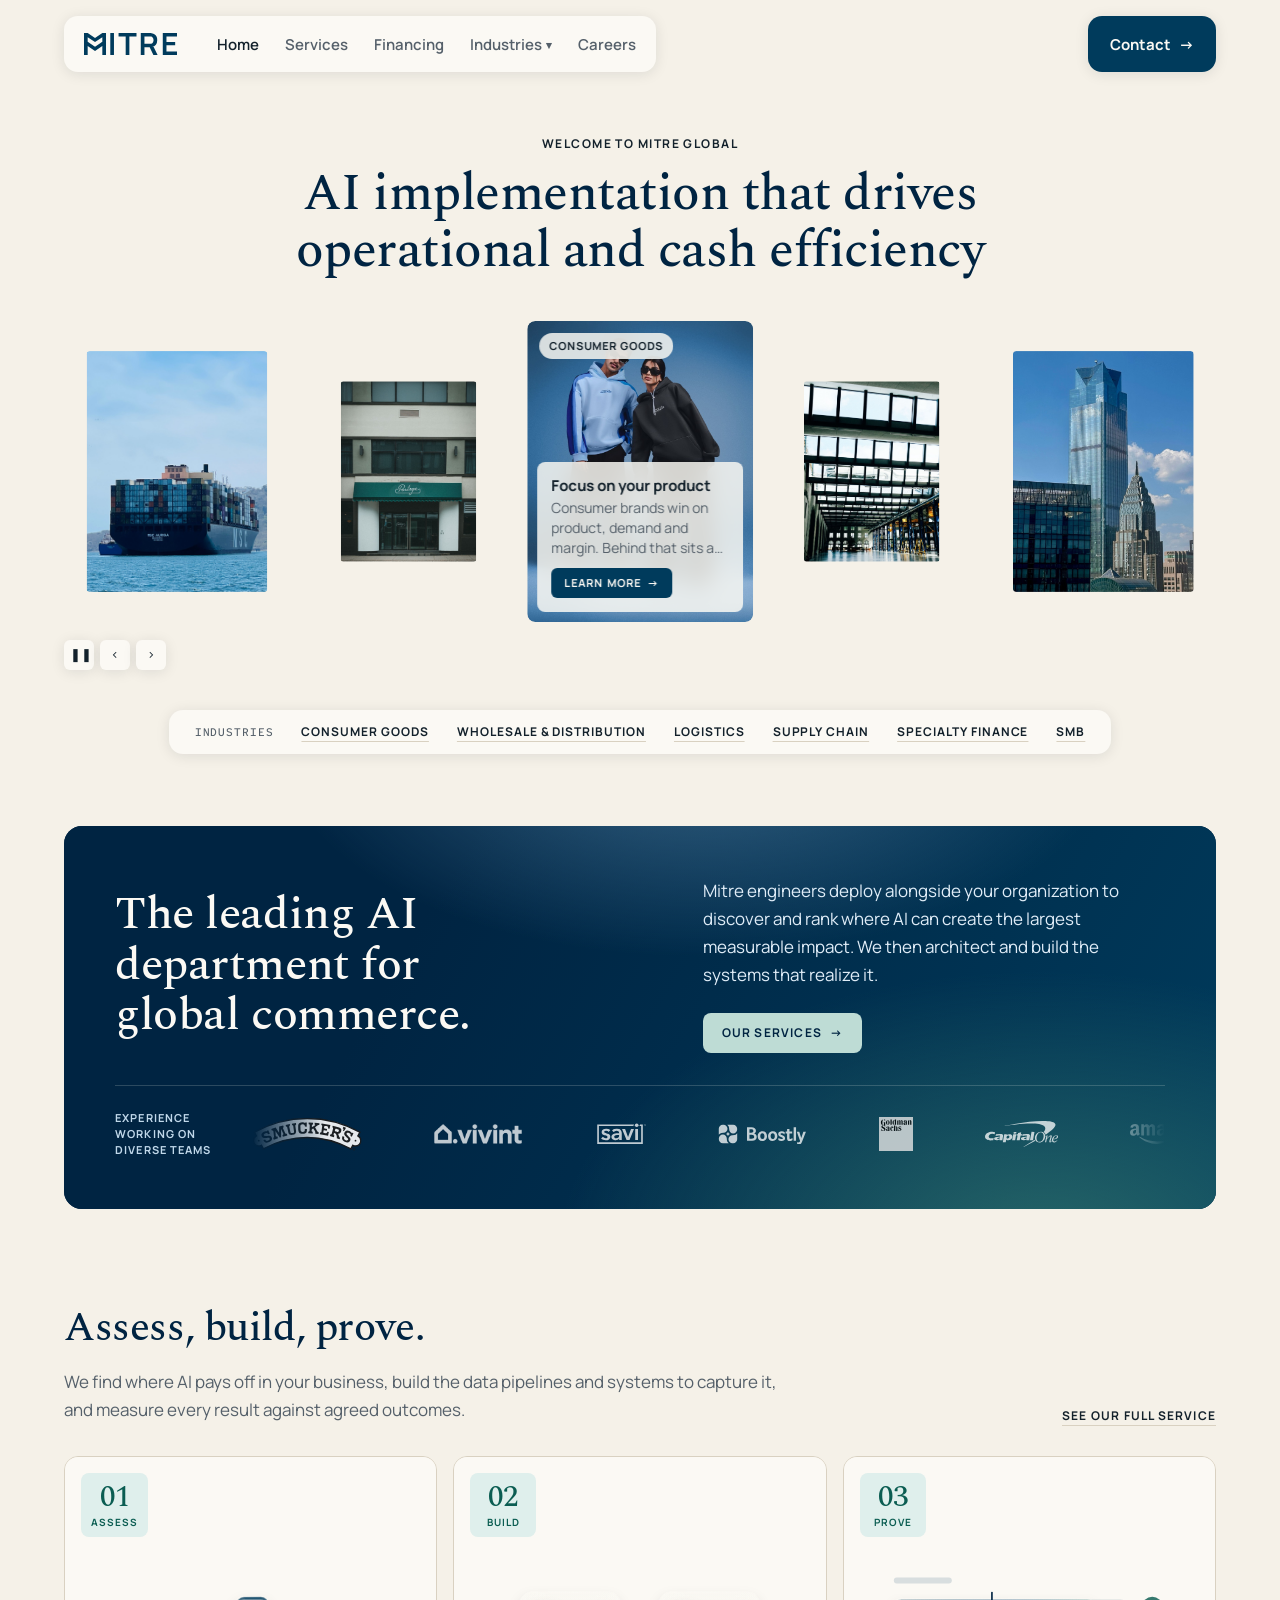
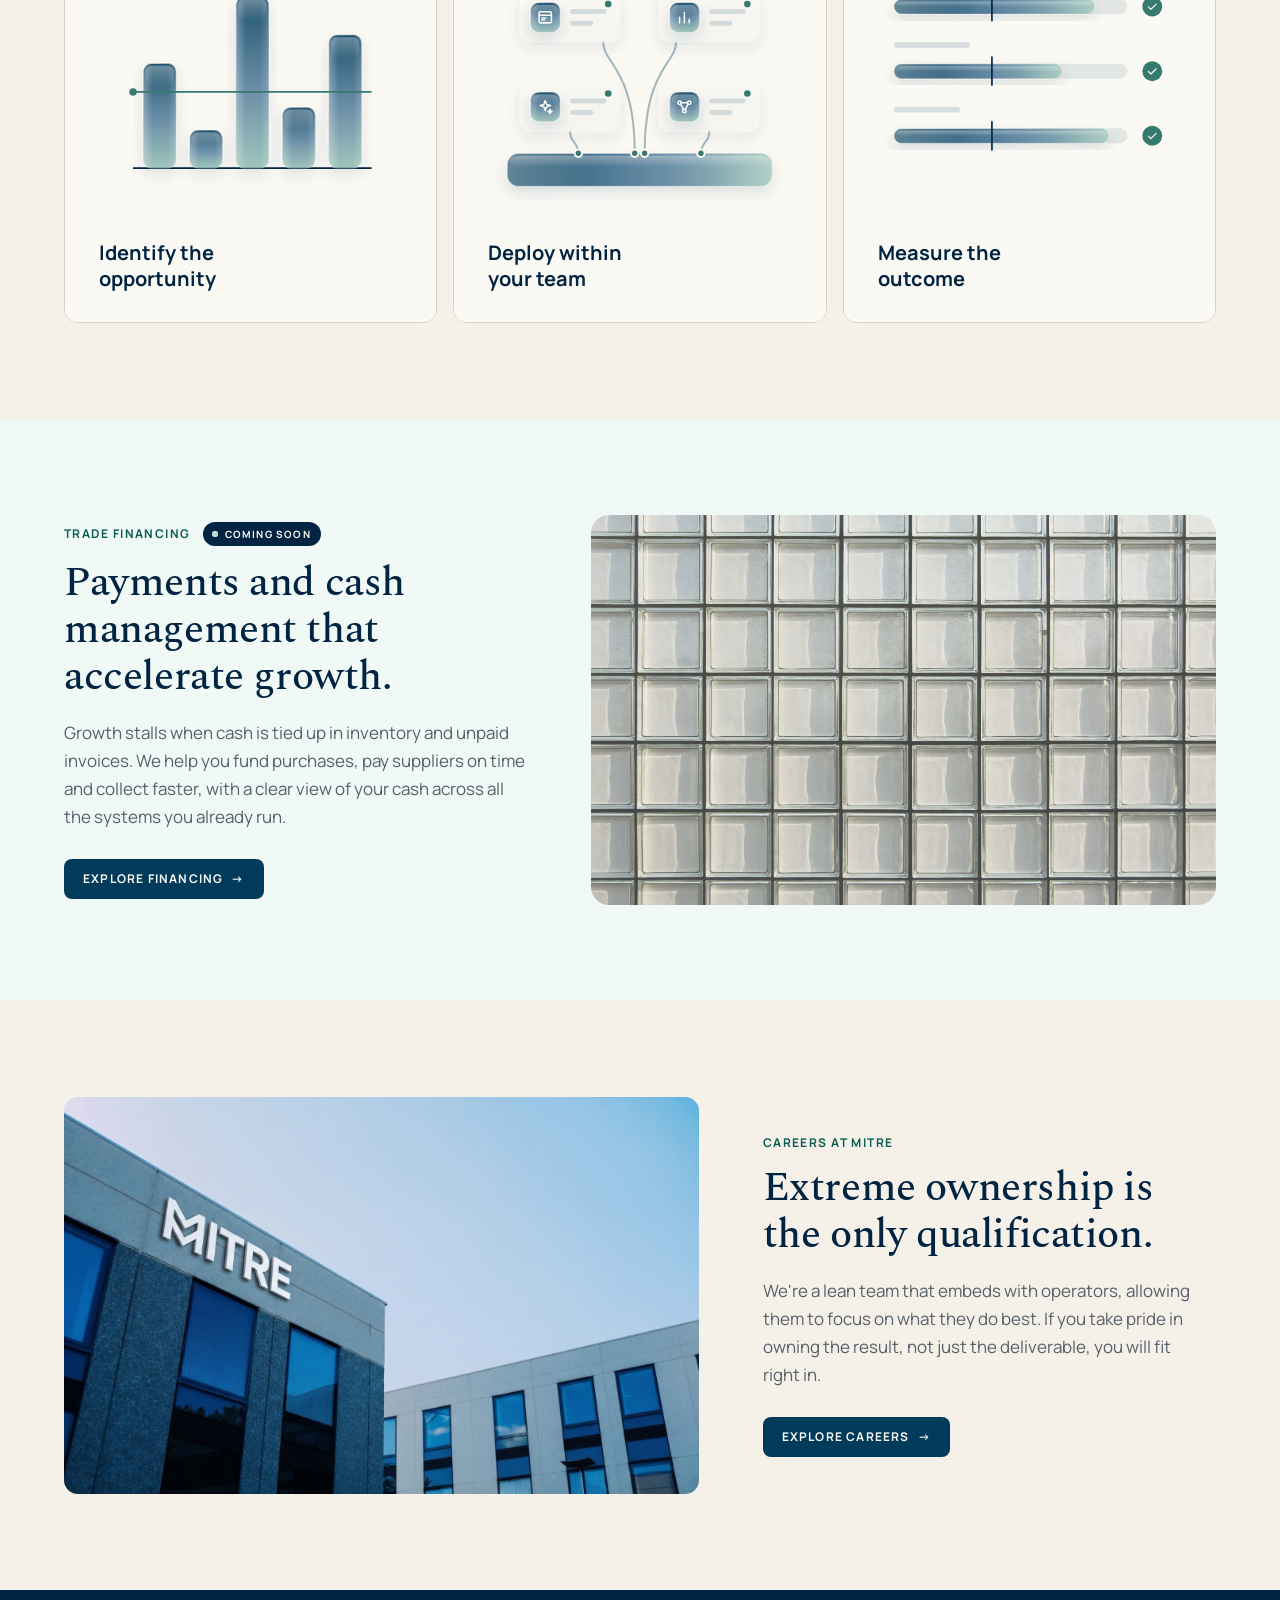
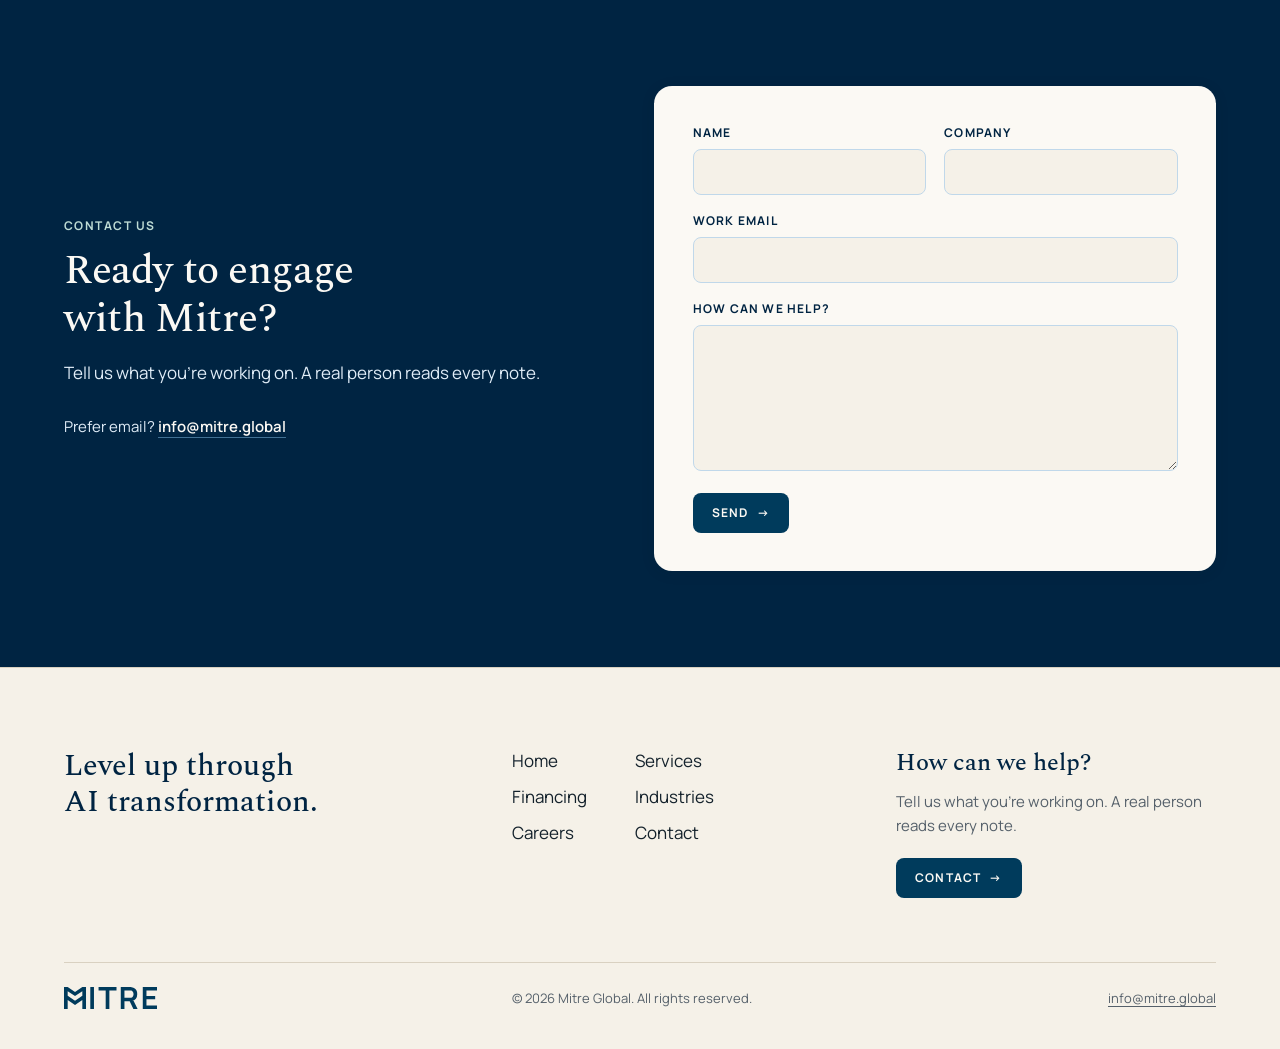
==== commit 9885f67f: "Switch domain and contact email to mitre.global Co-Authored-By: Claude Sonnet 5.5 <noreply@anthropic" ====
--- a/index.html
+++ b/index.html
@@ -4,13 +4,13 @@
   <meta charset="UTF-8" />
   <meta name="viewport" content="width=device-width, initial-scale=1.0" />
   <title>Mitre Global | AI implementation that drives operational and cash efficiency</title>
-  <link rel="canonical" href="https://mitregate.com/" />
+  <link rel="canonical" href="https://mitre.global/" />
   <meta name="description" content="Mitre embeds engineers in your business to find where AI creates value and build the systems that capture it. AI implementation that drives operational and cash efficiency." />
   <meta property="og:description" content="Mitre embeds engineers in your business to find where AI creates value and build the systems that capture it. AI implementation that drives operational and cash efficiency." />
   <meta property="og:type" content="website" />
   <meta property="og:site_name" content="Mitre" />
   <meta property="og:title" content="Mitre Global | AI implementation that drives operational and cash efficiency" />
-  <meta property="og:url" content="https://mitregate.com/" />
+  <meta property="og:url" content="https://mitre.global/" />
   <meta name="twitter:card" content="summary" />
   <link rel="icon" type="image/svg+xml" href="/favicon.svg?v=4acdc474" />
   <link rel="icon" type="image/png" sizes="32x32" href="/favicon-32.png?v=2815bd40" />
@@ -295,7 +295,7 @@
           <p class="eyebrow">Contact us</p>
           <h2 class="h-section" id="reach-title">Ready to engage with Mitre?</h2>
           <p class="lede">Tell us what you're working on. A real person reads every note.</p>
-          <p class="reach__alt">Prefer email? <a class="reach__mail" href="mailto:info@mitregate.com">info@mitregate.com</a></p>
+          <p class="reach__alt">Prefer email? <a class="reach__mail" href="mailto:info@mitre.global">info@mitre.global</a></p>
         </div>
         <form class="form" data-placeholder="form" novalidate>
           <div class="form__row">
@@ -338,7 +338,7 @@
       <div class="foot__bot">
         <a href="/"><img src="/public/brand/mitre-wordmark-blue.svg" alt="Mitre" width="101" height="24" /></a>
         <span>© 2026 Mitre Global. All rights reserved.</span>
-        <a href="mailto:info@mitregate.com">info@mitregate.com</a>
+        <a href="mailto:info@mitre.global">info@mitre.global</a>
       </div>
     </div>
   </footer>
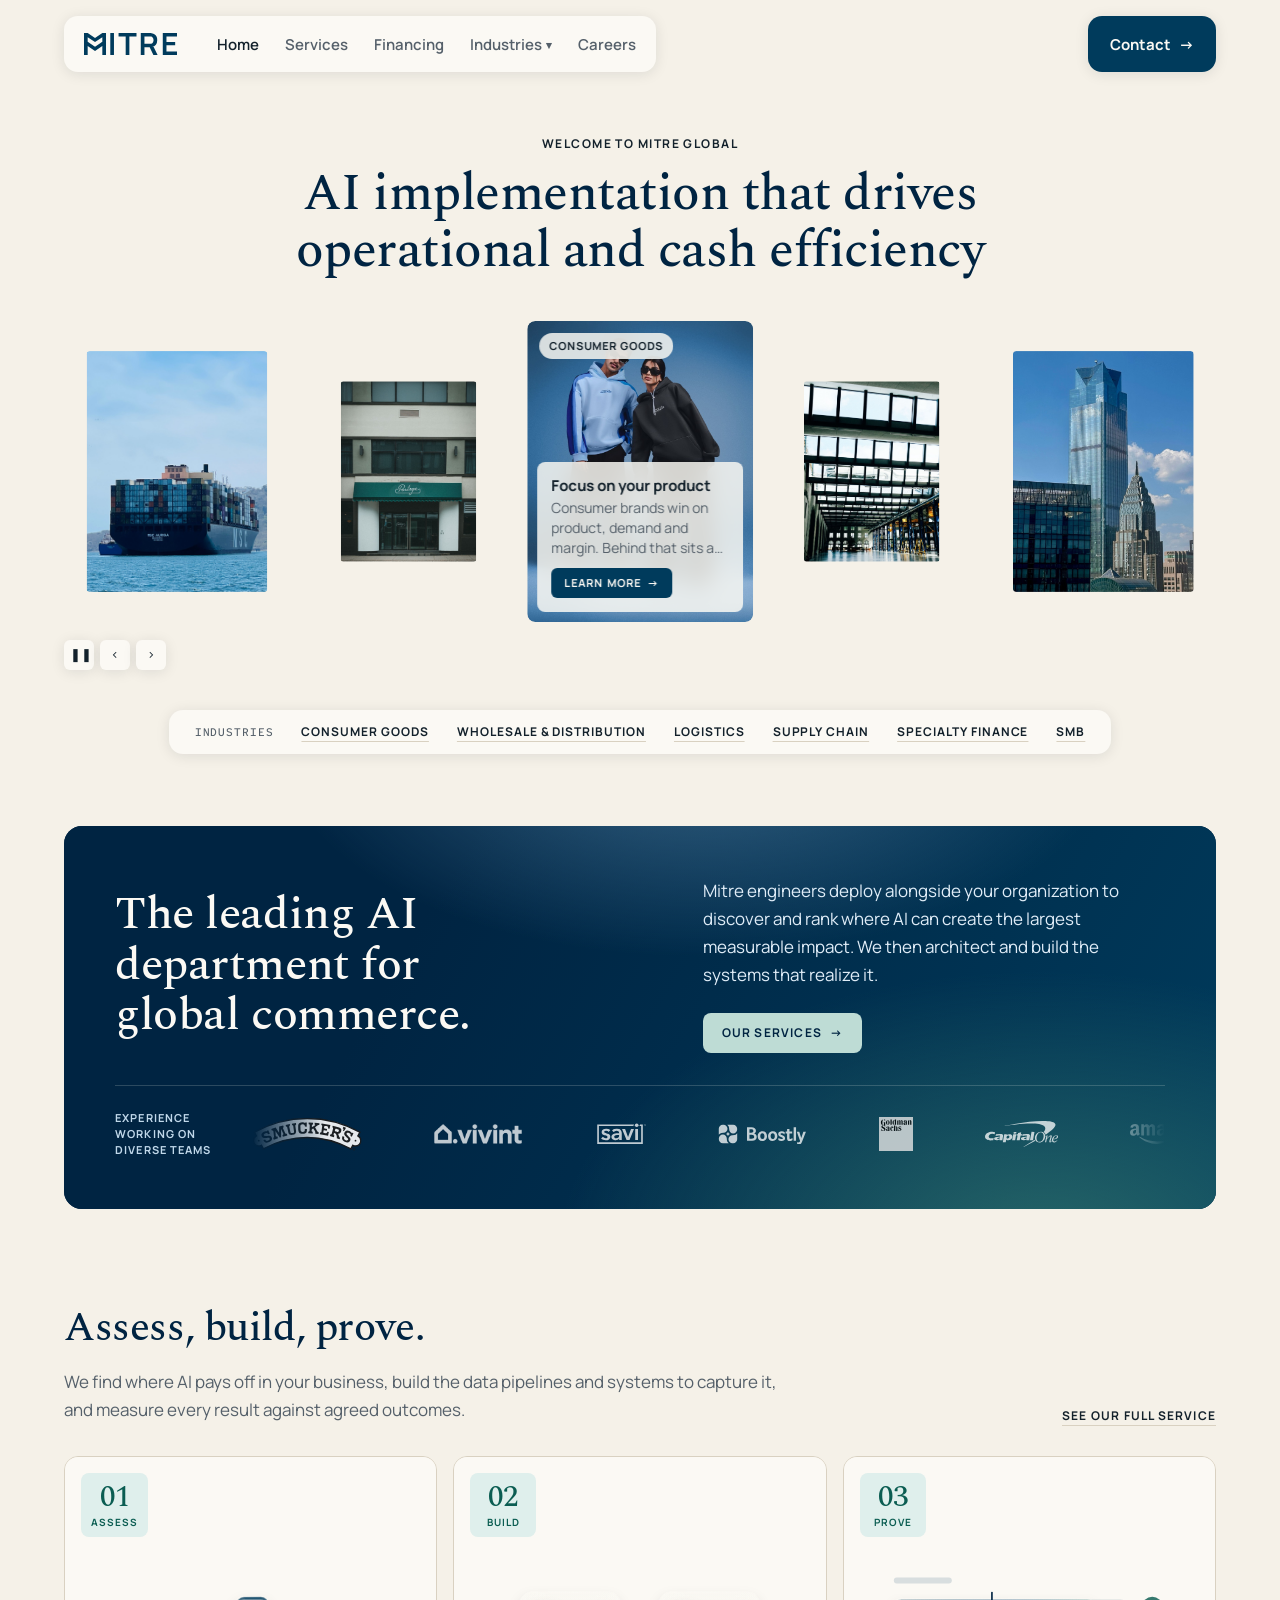
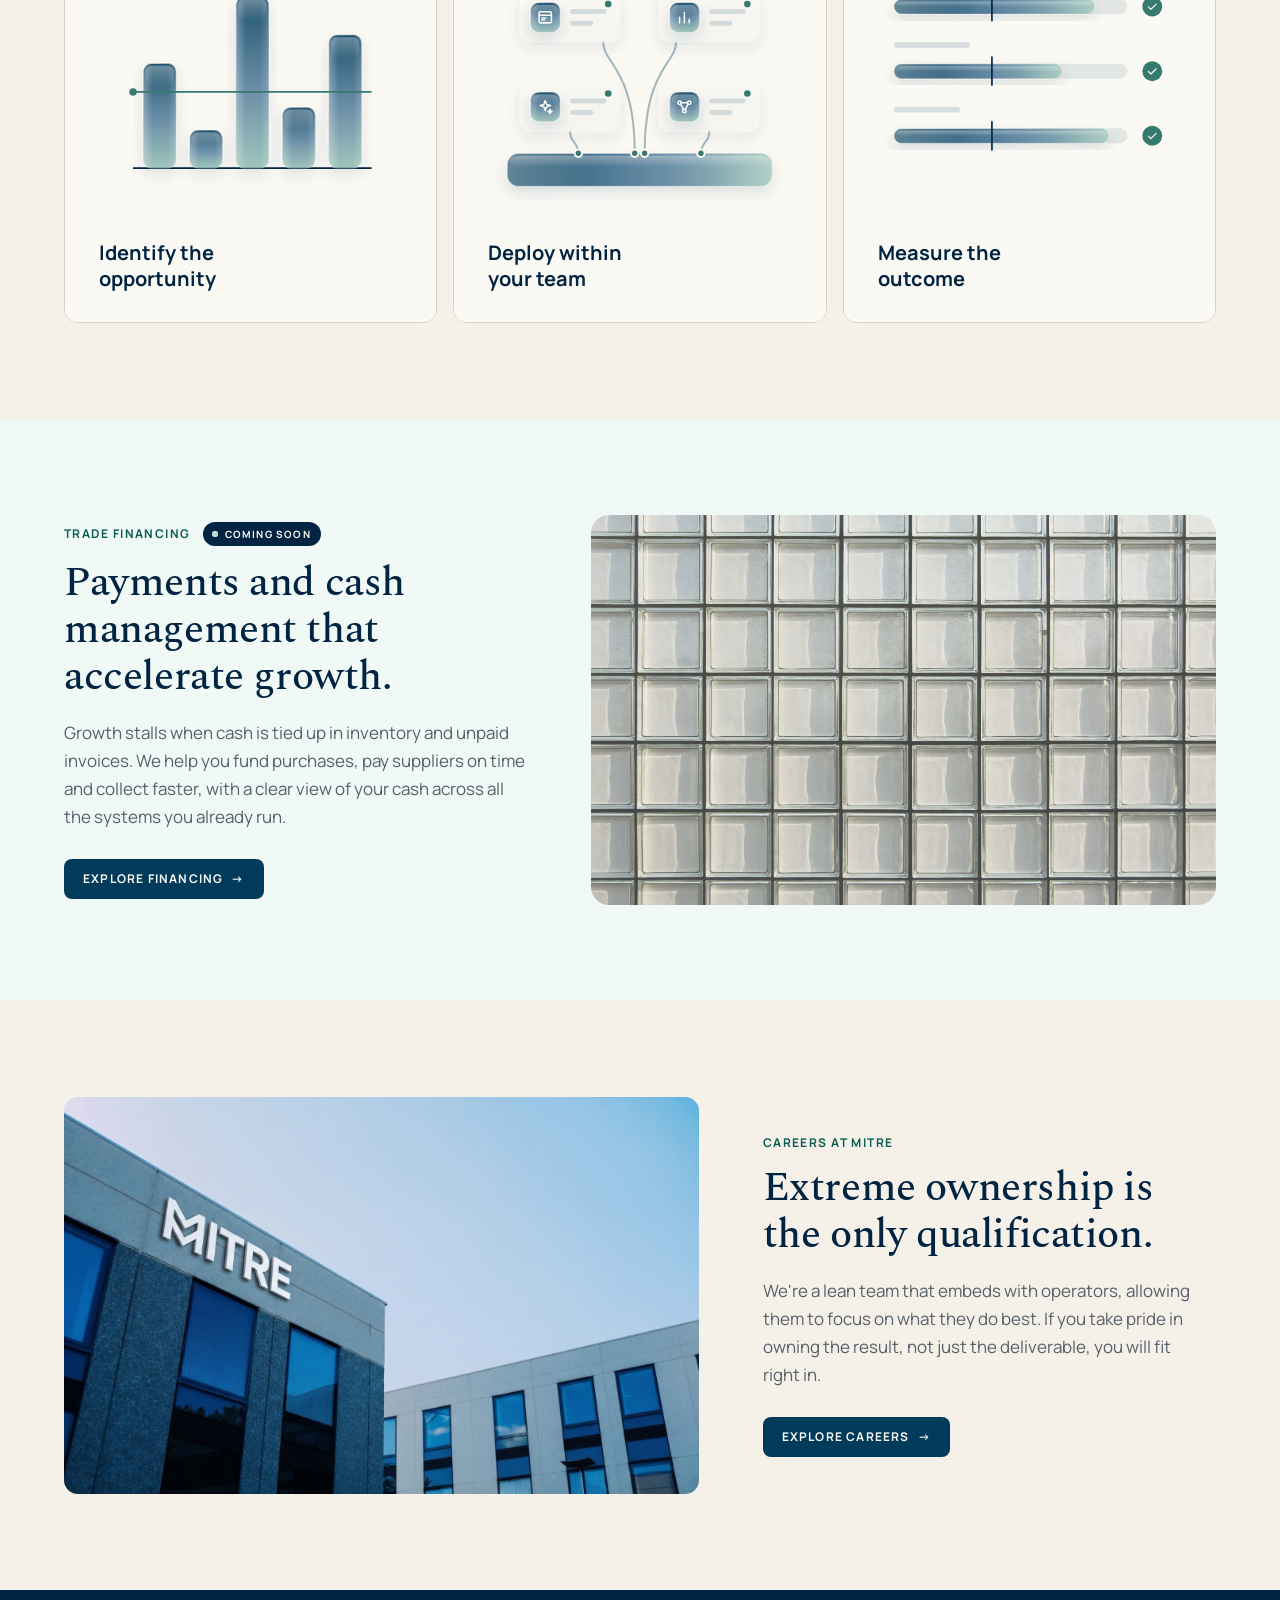
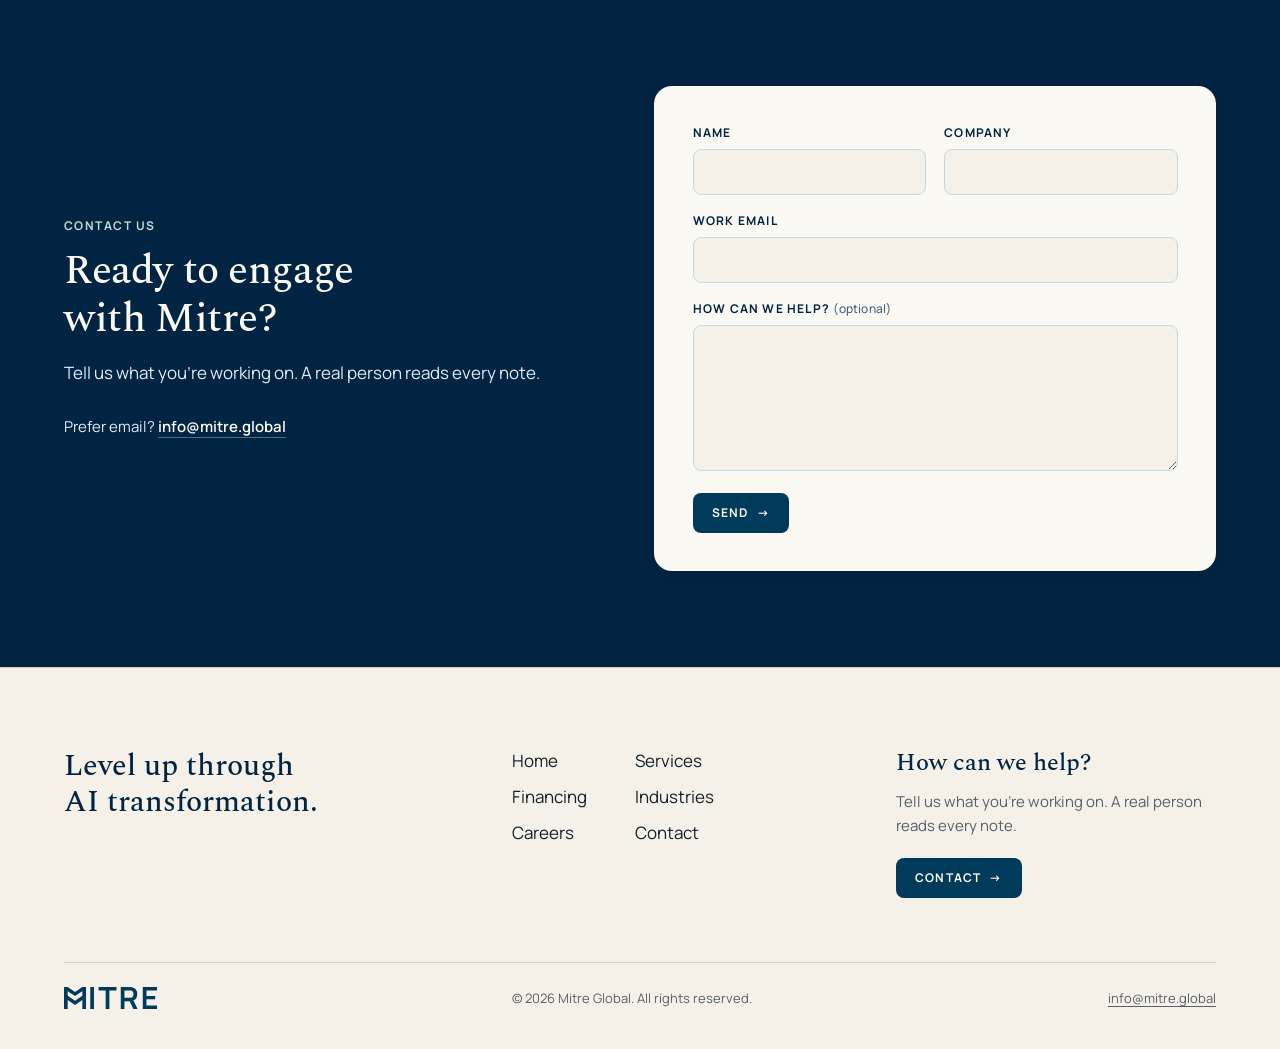
==== commit 5a914644: "Contact forms: every form sends to the lead script; message optional - Move the Google Apps Script c" ====
--- a/index.html
+++ b/index.html
@@ -18,7 +18,7 @@
   <link rel="preconnect" href="https://fonts.googleapis.com" />
   <link rel="preconnect" href="https://fonts.gstatic.com" crossorigin />
   <link href="https://fonts.googleapis.com/css2?family=Manrope:wght@400;600;700&amp;family=Red+Hat+Mono:wght@500&amp;family=Spectral:wght@500&amp;display=swap" rel="stylesheet" />
-  <link rel="stylesheet" href="/v2/site.css?v=c217966e" />
+  <link rel="stylesheet" href="/v2/site.css?v=62d42024" />
 </head>
 <body>
   <header class="hdr" id="nav">
@@ -297,7 +297,7 @@
           <p class="lede">Tell us what you're working on. A real person reads every note.</p>
           <p class="reach__alt">Prefer email? <a class="reach__mail" href="mailto:info@mitre.global">info@mitre.global</a></p>
         </div>
-        <form class="form" data-placeholder="form" novalidate>
+        <form class="form" data-lead-form="https://script.google.com/macros/s/AKfycbzndSovCUsRlUzlvAE9N_1Qu8-oQ8eQlys31hT71fkJ3C6FxKIMhEebZtipMYPrRMc/exec" novalidate>
           <div class="form__row">
             <label class="field"><span class="field__label">Name</span>
               <input class="field__input" name="name" autocomplete="name" required></label>
@@ -306,8 +306,9 @@
           </div>
           <label class="field"><span class="field__label">Work email</span>
             <input class="field__input" type="email" name="email" autocomplete="email" required></label>
-          <label class="field"><span class="field__label">How can we help?</span>
-            <textarea class="field__input field__input--area" name="message" rows="5" required></textarea></label>
+          <label class="field"><span class="field__label">How can we help? <span class="field__opt">(optional)</span></span>
+            <textarea class="field__input field__input--area" name="message" rows="5"></textarea></label>
+          <input type="text" name="website" tabindex="-1" autocomplete="off" aria-hidden="true" style="position:absolute;left:-9999px;width:1px;height:1px;opacity:0">
           <div class="form__foot">
             <button class="btn btn--primary" type="submit">Send <span aria-hidden="true">→</span></button>
             <p class="form__status" role="status" aria-live="polite"></p>
@@ -342,6 +343,6 @@
       </div>
     </div>
   </footer>
-  <script src="/v2/site.js?v=f9eec6c3"></script>
+  <script src="/v2/site.js?v=ba3729e0"></script>
 </body>
 </html>
--- a/v2/site.css
+++ b/v2/site.css
@@ -334,6 +334,7 @@
 .form__row { display: grid; grid-template-columns: minmax(0, 1fr) minmax(0, 1fr); gap: 18px; }
 .field { display: grid; gap: 8px; }
 .field__label { font: 700 12px/16px var(--f-sans); letter-spacing: .1em; text-transform: uppercase; color: var(--blue-800); }
+.field__opt { font-weight: 500; letter-spacing: .02em; text-transform: none; opacity: .7; }
 .field__input { width: 100%; min-width: 0; height: 46px; padding: 0 14px; border: 1px solid var(--blue-200); border-radius: var(--radius-sm);
   background: var(--paper); color: var(--ink); font: 400 16px/24px var(--f-sans); transition: border-color .2s, box-shadow .2s; }
 .field__input--area { height: auto; min-height: 132px; padding: 12px 14px; resize: vertical; }
